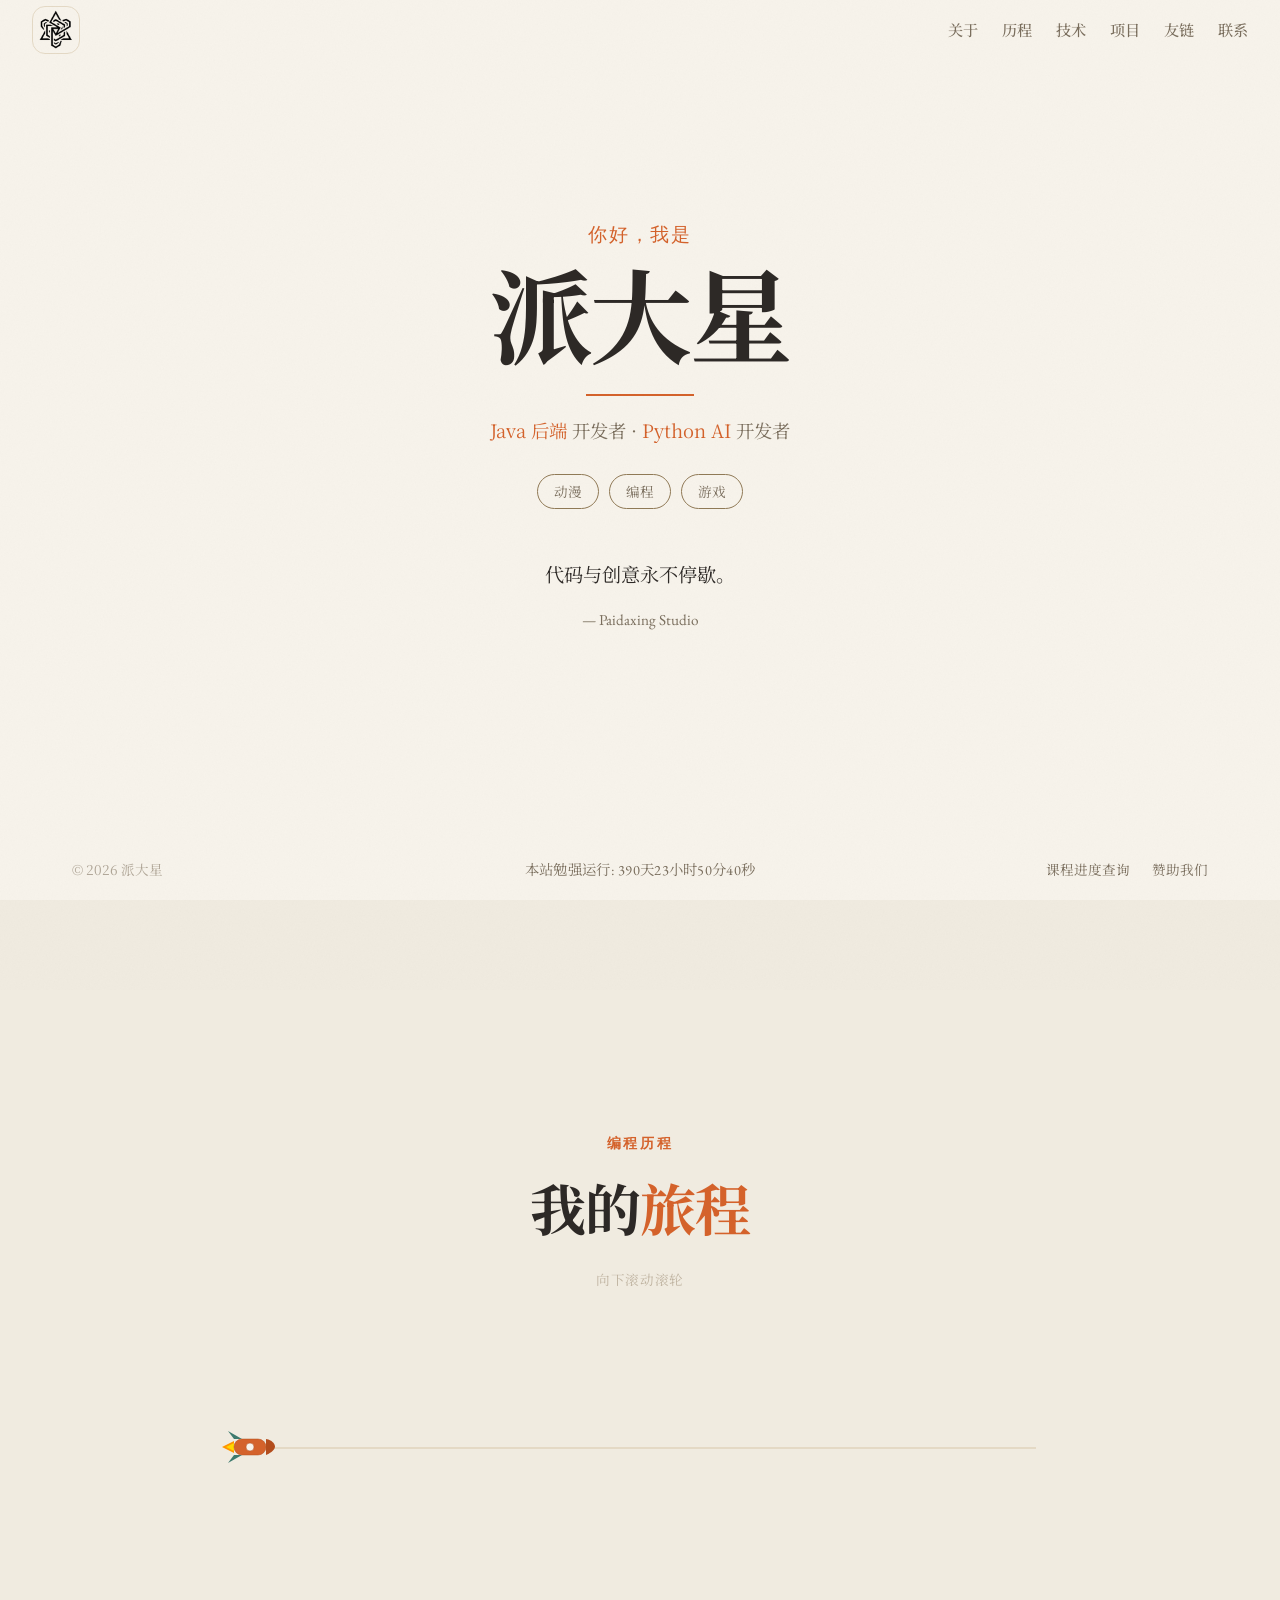
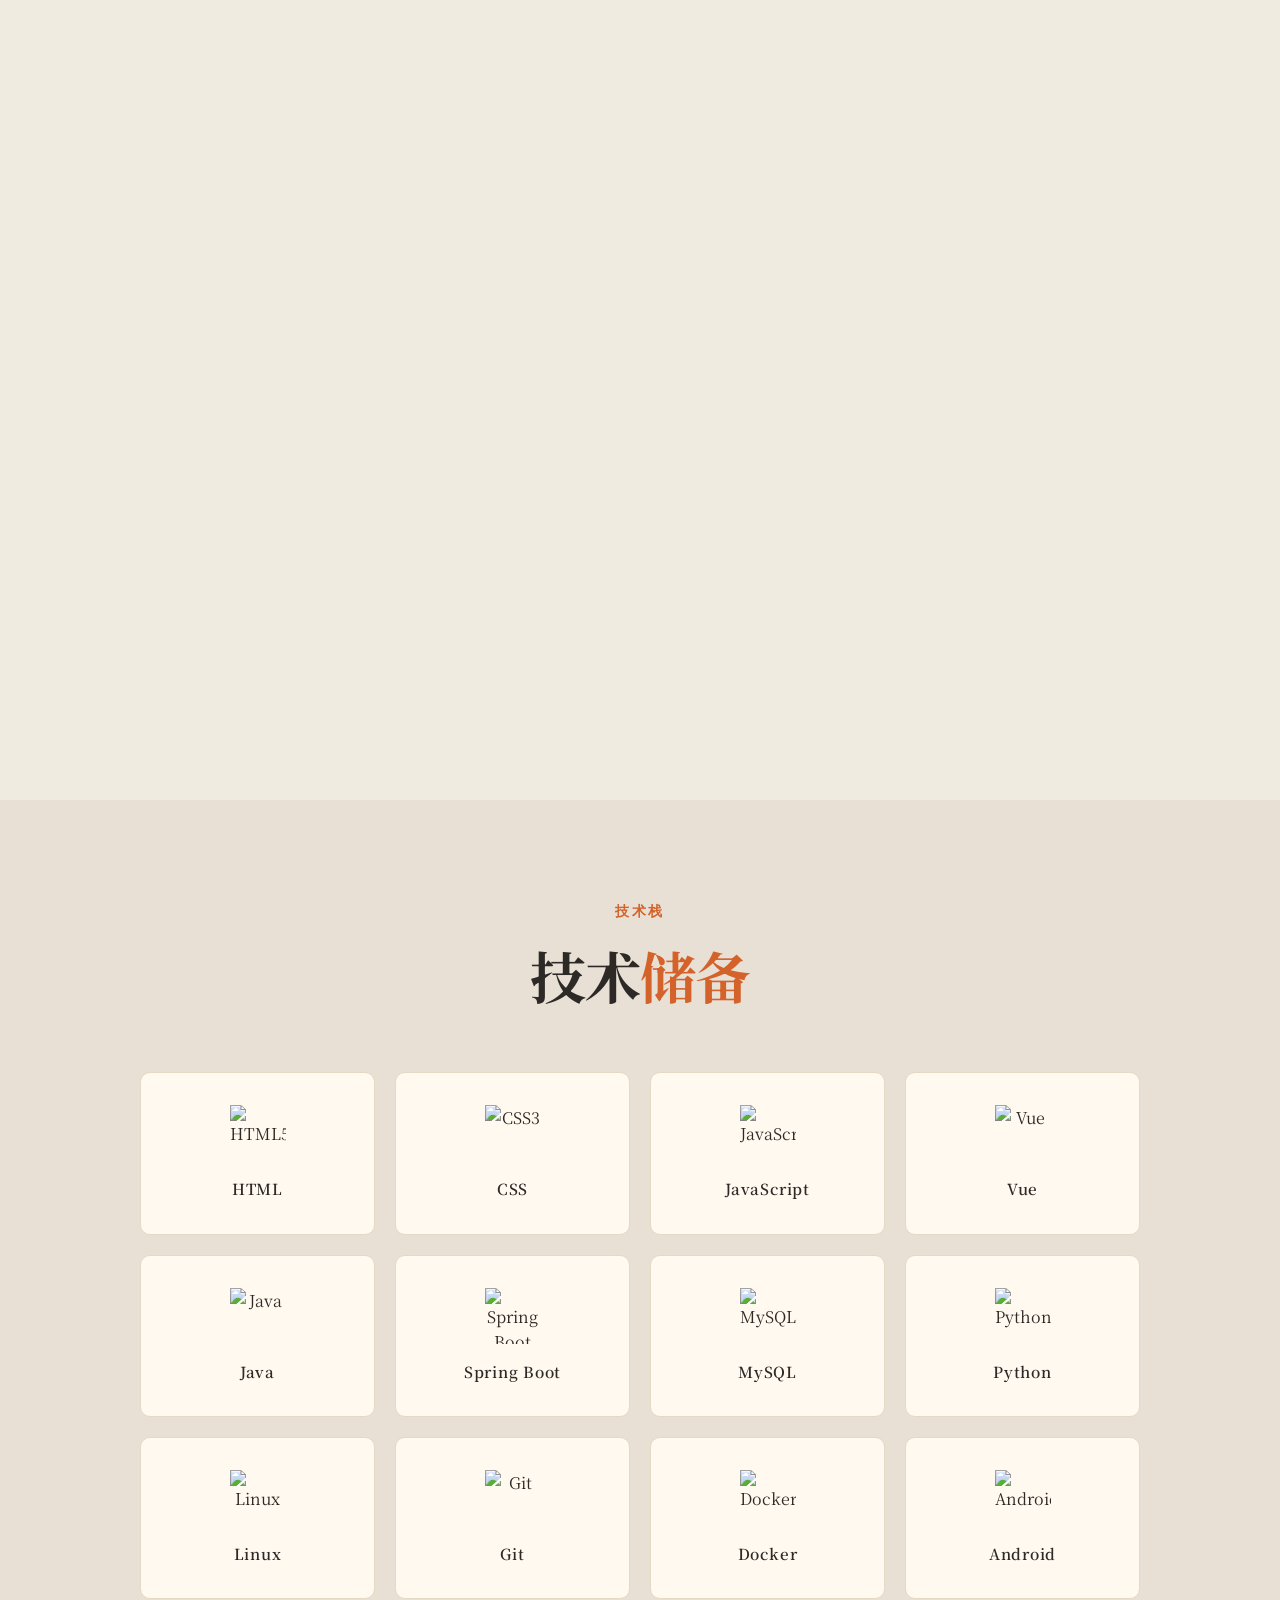
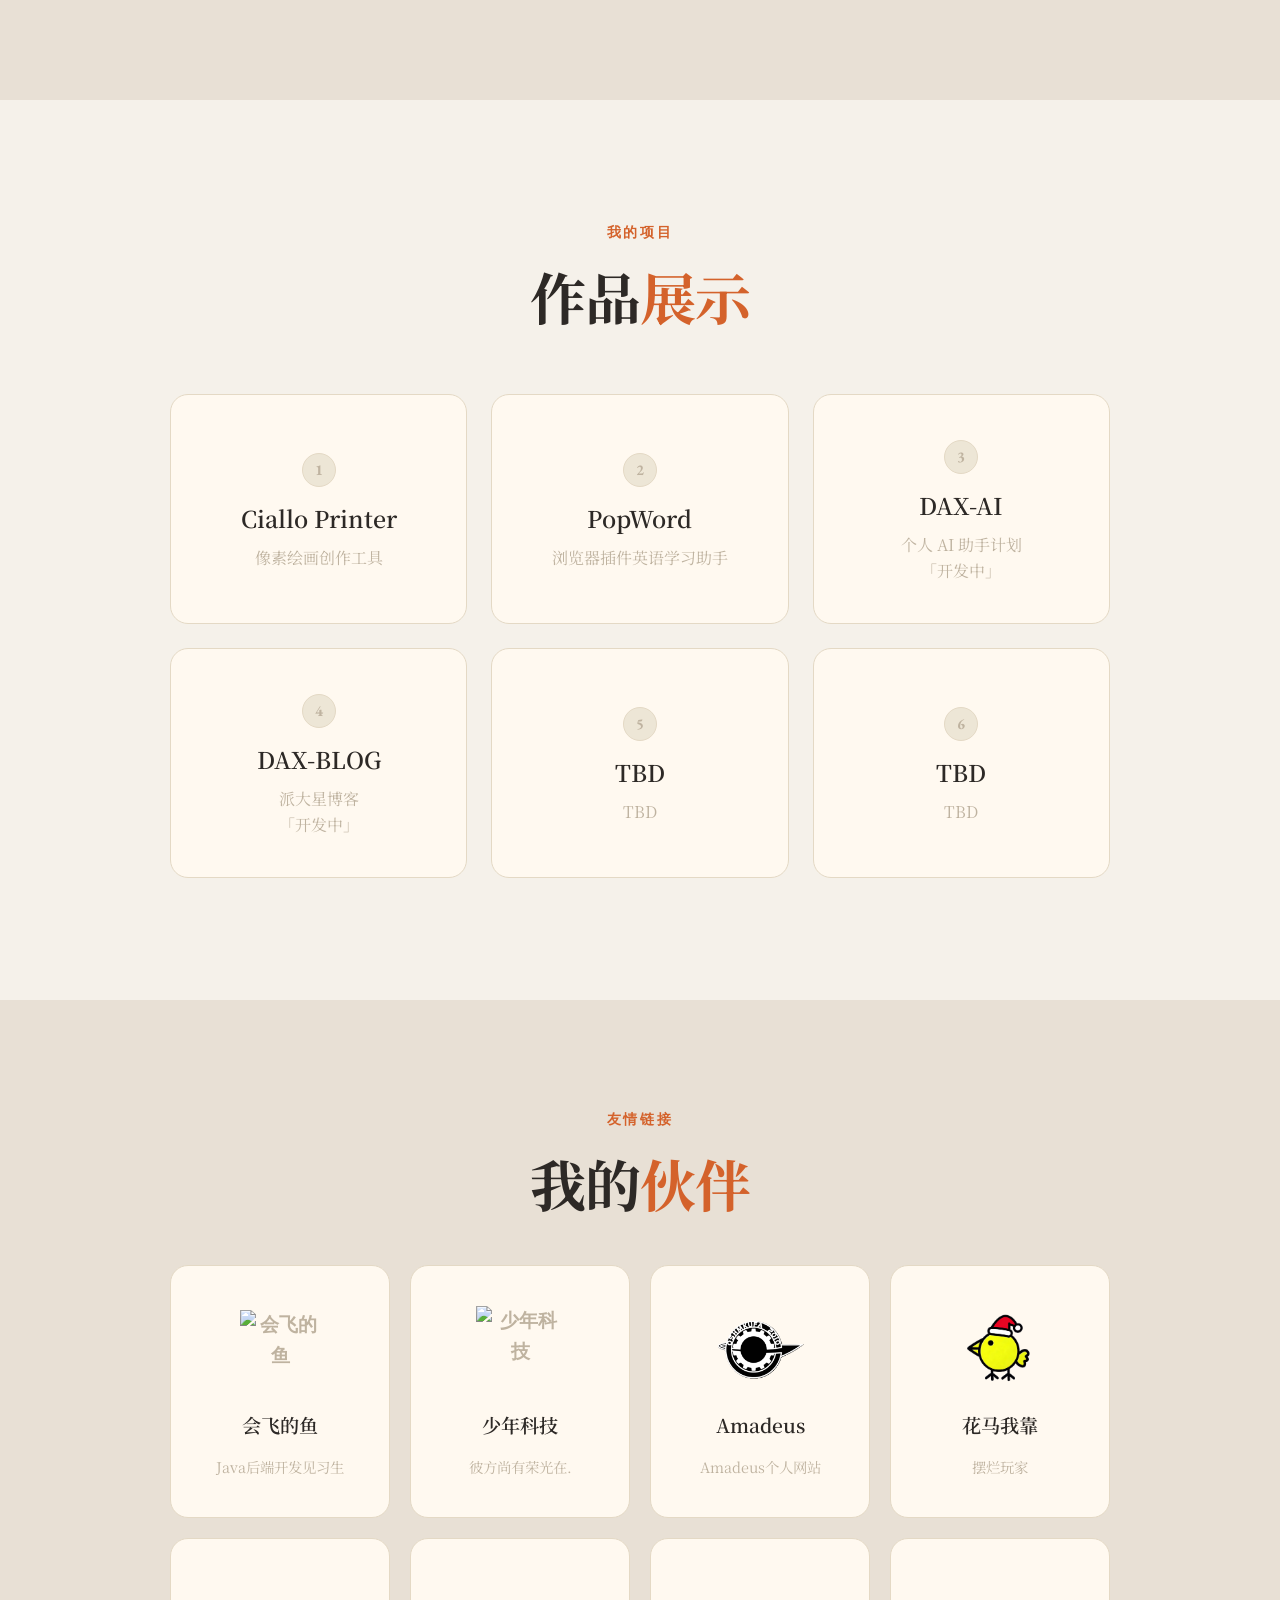
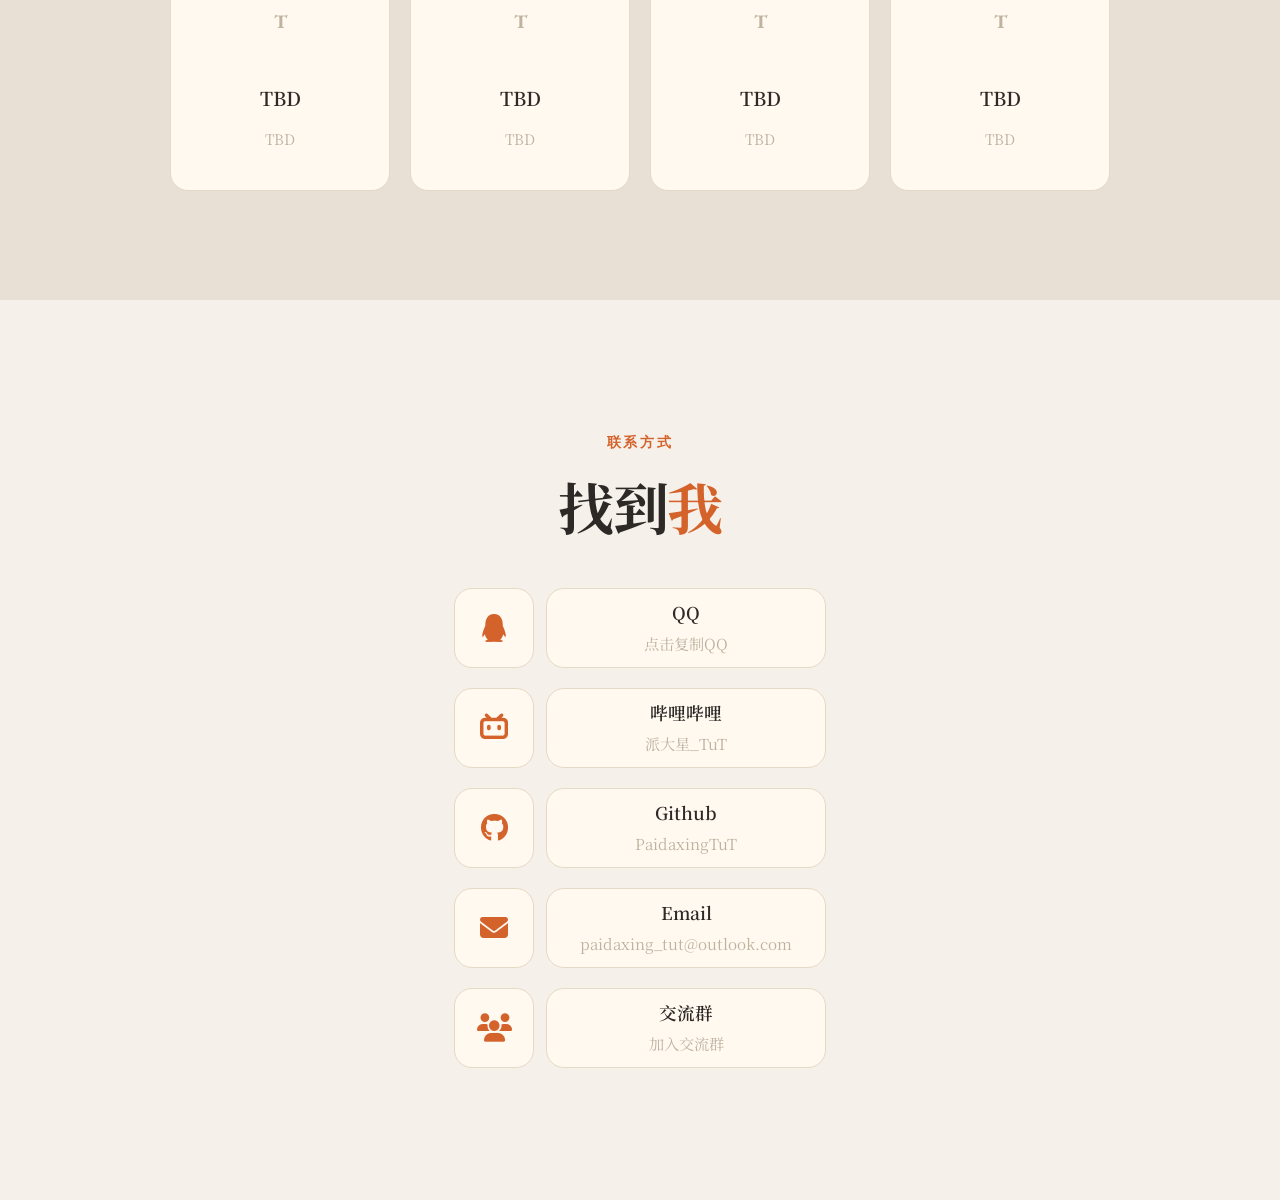
==== index.html @ ea6d873c "修复了一些超链接和弹窗" ====
<!doctype html>
<html lang="zh-CN">
  <head>
    <meta charset="UTF-8" />
    <meta name="viewport" content="width=device-width, initial-scale=1.0" />

    <title>派大星工作室 - Paidaxing Studio</title>

    <meta
      name="description"
      content="派大星工作室 (Paidaxing Studio) 是由全栈开发者派大星建立的个人网站。专注于 Java 后端开发、Python AI 大模型探索以及现代前端技术。在这里分享编程历程、开源项目与技术文章。"
    />
    <meta
      name="keywords"
      content="派大星工作室,Paidaxing Studio,派大星,Java开发,Spring Boot,Python开发,AI模型,个人博客,全栈开发"
    />
    <meta property="og:title" content="派大星工作室 | 全栈开发与 AI 探索者" />
    <meta
      property="og:description"
      content="专注于 Java 后端开发与 Python AI 探索的个人技术主页。"
    />
    <meta property="og:type" content="website" />
    <meta property="og:url" content="https://www.pdxstudio.site/" />
    <link rel="preconnect" href="https://fonts.googleapis.com" />
    <link rel="preconnect" href="https://fonts.gstatic.com" crossorigin />
    <link
      href="https://fonts.googleapis.com/css2?family=EB+Garamond:wght@400;500;600;700;800&family=Noto+Serif+SC:wght@300;400;500;600;700&display=swap"
      rel="stylesheet"
    />
    <meta name="baidu-site-verification" content="codeva-S6pjaGs4Fd" />
    <link
      rel="stylesheet"
      href="https://cdnjs.cloudflare.com/ajax/libs/font-awesome/6.5.1/css/all.min.css"
    />
    <link rel="icon" href="img/favicon.ico" type="image/x-icon" />
    <link rel="stylesheet" href="style.css" />
  </head>
  <body class="intro-active">
    <div class="intro-overlay" id="introOverlay">
      <div class="intro-logo-wrapper">
        <img src="img/favicon.ico" alt="Logo" />
      </div>
    </div>

    <svg style="position: fixed; width: 0; height: 0; pointer-events: none">
      <filter id="noiseFilter">
        <feTurbulence
          type="fractalNoise"
          baseFrequency="0.65"
          numOctaves="3"
          stitchTiles="stitch"
        />
        <feColorMatrix type="saturate" values="0" />
      </filter>
    </svg>
    <div class="grain-overlay"></div>

    <nav id="nav">
      <a
        href="javascript:void(0)"
        class="nav-logo"
        id="logTrigger"
        aria-label="打开网站日志"
      >
        <img src="img/favicon.ico" alt="网站 Logo" />
      </a>
      <div class="nav-links">
        <a href="#about">关于</a>
        <a href="#journey">历程</a>
        <a href="#tech-stack">技术</a>
        <a href="#projects">项目</a>
        <a href="#friends">友链</a>
        <a href="#contact">联系</a>
      </div>
    </nav>

    <section id="about" class="hero">
      <div class="hero-inner">
        <p class="hero-greeting">你好，我是</p>
        <h1 class="hero-name">派大星</h1>

        <div class="hero-divider"></div>
        <p class="hero-intro">
          <em>Java 后端</em> 开发者 · <em>Python AI</em> 开发者
        </p>
        <div class="hero-tags">
          <span class="hero-tag">动漫</span>
          <span class="hero-tag">编程</span>
          <span class="hero-tag">游戏</span>
        </div>

        <div id="apiContent" class="hero-hitokoto">
          <p class="hitokoto-text">加载中...</p>
          <p class="hitokoto-from"></p>
        </div>

        <div class="site-counter">
          <span id="busuanzi_container_site_pv" style="display: none">
            你是第
            <span id="busuanzi_value_site_pv" class="counter-num"></span>
            次访问的
          </span>
        </div>
      </div>
    </section>

    <section id="journey">
      <div class="journey-scroll-room">
        <div class="journey-viewport">
          <div class="journey-header">
            <p class="section-label">编程历程</p>
            <h2 class="section-heading">我的<em>旅程</em></h2>
            <p class="journey-hint">向下滚动滚轮</p>
          </div>

          <div class="journey-track" id="journeyTrack">
            <div class="track-line"></div>
            <div class="track-progress" id="trackProgress"></div>

            <div class="rocket-wrapper" id="rocketWrapper">
              <svg
                class="rocket-svg"
                viewBox="-8 0 64 32"
                width="68"
                height="32"
              >
                <use href="img/icons.svg#icon-rocket"></use>
              </svg>
            </div>

            <div class="milestone" style="left: calc(16.66% + 22.6px)">
              <div class="ms-dot"></div>
              <div class="ms-top"><span class="ms-year">2018</span></div>
              <div class="ms-bottom">
                <span class="ms-title">初识编程</span
                ><span class="ms-desc">第一次接触编程<br />征战区级竞赛</span>
              </div>
            </div>

            <div class="milestone" style="left: calc(33.33% + 11.3px)">
              <div class="ms-dot"></div>
              <div class="ms-top"><span class="ms-year">2020</span></div>
              <div class="ms-bottom">
                <span class="ms-title">深入学习</span
                ><span class="ms-desc">系统性深入学习<br />筑牢编程基础</span>
              </div>
            </div>

            <div class="milestone" style="left: 50%">
              <div class="ms-dot"></div>
              <div class="ms-top"><span class="ms-year">2021</span></div>
              <div class="ms-bottom">
                <span class="ms-title">独立建站</span
                ><span class="ms-desc"
                  >学习搭建网站<br />共享免费接口<br
                /></span>
              </div>
            </div>

            <div class="milestone" style="left: calc(66.66% - 11.3px)">
              <div class="ms-dot"></div>
              <div class="ms-top"><span class="ms-year">2025</span></div>
              <div class="ms-bottom">
                <span class="ms-title">体系重构</span
                ><span class="ms-desc">深耕Java生态<br />打通全栈链路</span>
              </div>
            </div>

            <div class="milestone" style="left: calc(83.33% - 22.6px)">
              <div class="ms-dot"></div>
              <div class="ms-top"><span class="ms-year">至今</span></div>
              <div class="ms-bottom">
                <span class="ms-title">智启新程</span
                ><span class="ms-desc">进阶Python开发<br />布局AI新领域</span>
              </div>
            </div>
          </div>
        </div>
      </div>
    </section>

    <section id="tech-stack">
      <div class="tech-inner">
        <div class="tech-header reveal">
          <p class="section-label">技术栈</p>
          <h2 class="section-heading">技术<em>储备</em></h2>
        </div>

        <div class="tech-grid">
          <div class="tech-card reveal reveal-d1">
            <img
              src="https://cdn.jsdelivr.net/gh/devicons/devicon@latest/icons/html5/html5-original.svg"
              alt="HTML5"
            />
            <span>HTML</span>
          </div>
          <div class="tech-card reveal reveal-d2">
            <img
              src="https://cdn.jsdelivr.net/gh/devicons/devicon@latest/icons/css3/css3-original.svg"
              alt="CSS3"
            />
            <span>CSS</span>
          </div>
          <div class="tech-card reveal reveal-d3">
            <img
              src="https://cdn.jsdelivr.net/gh/devicons/devicon@latest/icons/javascript/javascript-original.svg"
              alt="JavaScript"
            />
            <span>JavaScript</span>
          </div>
          <div class="tech-card reveal reveal-d4">
            <img
              src="https://cdn.jsdelivr.net/gh/devicons/devicon@latest/icons/vuejs/vuejs-original.svg"
              alt="Vue"
            />
            <span>Vue</span>
          </div>

          <div class="tech-card reveal reveal-d2">
            <img
              src="https://cdn.jsdelivr.net/gh/devicons/devicon@latest/icons/java/java-original.svg"
              alt="Java"
            />
            <span>Java</span>
          </div>
          <div class="tech-card reveal reveal-d3">
            <img
              src="https://cdn.jsdelivr.net/gh/devicons/devicon@latest/icons/spring/spring-original.svg"
              alt="Spring Boot"
            />
            <span>Spring Boot</span>
          </div>
          <div class="tech-card reveal reveal-d4">
            <img
              src="https://cdn.jsdelivr.net/gh/devicons/devicon@latest/icons/mysql/mysql-original.svg"
              alt="MySQL"
            />
            <span>MySQL</span>
          </div>
          <div class="tech-card reveal reveal-d5">
            <img
              src="https://cdn.jsdelivr.net/gh/devicons/devicon@latest/icons/python/python-original.svg"
              alt="Python"
            />
            <span>Python</span>
          </div>

          <div class="tech-card reveal reveal-d2">
            <img
              src="https://cdn.jsdelivr.net/gh/devicons/devicon@latest/icons/linux/linux-original.svg"
              alt="Linux"
            />
            <span>Linux</span>
          </div>
          <div class="tech-card reveal reveal-d3">
            <img
              src="https://cdn.jsdelivr.net/gh/devicons/devicon@latest/icons/git/git-original.svg"
              alt="Git"
            />
            <span>Git</span>
          </div>
          <div class="tech-card reveal reveal-d4">
            <img
              src="https://cdn.jsdelivr.net/gh/devicons/devicon@latest/icons/docker/docker-original.svg"
              alt="Docker"
            />
            <span>Docker</span>
          </div>
          <div class="tech-card reveal reveal-d5">
            <img
              src="https://cdn.jsdelivr.net/gh/devicons/devicon@latest/icons/android/android-original.svg"
              alt="Android"
            />
            <span>Android</span>
          </div>
        </div>
      </div>
    </section>

    <section id="projects">
      <div class="projects-inner">
        <div class="projects-header reveal">
          <p class="section-label">我的项目</p>
          <h2 class="section-heading">作品<em>展示</em></h2>
        </div>
        <div class="projects-grid">
          <a
            href="https://github.com/PaidaxingTuT/Ciallo_Printer"
            class="project-card reveal reveal-d1"
            target="_blank"
            rel="noreferrer"
          >
            <div class="project-icon">1</div>
            <span class="project-name">Ciallo Printer</span>
            <span class="project-desc">像素绘画创作工具</span>
          </a>
          <a
            href="http://www.pdxstudio.site/popword"
            class="project-card reveal reveal-d2"
            target="_blank"
            rel="noreferrer"
          >
            <div class="project-icon">2</div>
            <span class="project-name">PopWord</span>
            <span class="project-desc">浏览器插件英语学习助手<br /> </span>
          </a>
          <a
            href="javascript:void(0);"
            class="project-card reveal reveal-d3"
            onclick="development()"
          >
            <div class="project-icon">3</div>
            <span class="project-name">DAX-AI</span>
            <span class="project-desc"
              >个人 AI 助手计划<br />
              「开发中」</span
            >
          </a>
          <a
            href="javascript:void(0);"
            class="project-card reveal reveal-d2"
            onclick="development()"
          >
            <div class="project-icon">4</div>
            <span class="project-name">DAX-BLOG</span>
            <span class="project-desc"
              >派大星博客<br />
              「开发中」</span
            >
          </a>
          <a
            href="javascript:void(0);"
            class="project-card reveal reveal-d3"
            onclick="tobedecided()"
          >
            <div class="project-icon">5</div>
            <span class="project-name">TBD</span>
            <span class="project-desc">TBD</span>
          </a>
          <a
            href="javascript:void(0);"
            class="project-card reveal reveal-d4"
            onclick="tobedecided()"
          >
            <div class="project-icon">6</div>
            <span class="project-name">TBD</span>
            <span class="project-desc">TBD</span>
          </a>
        </div>
      </div>
    </section>

    <section id="friends">
      <div class="friends-inner">
        <div class="friends-header reveal">
          <p class="section-label">友情链接</p>
          <h2 class="section-heading">我的<em>伙伴</em></h2>
        </div>
        <div class="friends-grid">
          <a
            href="https://fishdum.github.io"
            class="friend-card reveal reveal-d1"
            target="_blank"
            rel="noreferrer"
          >
            <div class="friend-avatar">
              <img
                src="https://fishdum.github.io/images/logo_white.png"
                class="fish"
                alt="会飞的鱼"
              />
            </div>
            <span class="friend-name">会飞的鱼</span>
            <span class="friend-desc">Java后端开发见习生</span>
          </a>
          <a
            href="https://www.snkj.xyz"
            class="friend-card reveal reveal-d2"
            target="_blank"
            rel="noreferrer"
          >
            <div class="friend-avatar">
              <img src="https://www.snkj.xyz/favicon.ico" alt="少年科技" />
            </div>
            <span class="friend-name">少年科技</span>
            <span class="friend-desc">彼方尚有荣光在.</span>
          </a>
          <a
            href="http://amadeuscristina.site"
            class="friend-card reveal reveal-d3"
            target="_blank"
            rel="noreferrer"
          >
            <div class="friend-avatar">
              <img src="img/amadeus.png" alt="amadeus" />
            </div>
            <span class="friend-name">Amadeus</span>
            <span class="friend-desc">Amadeus个人网站</span>
          </a>
          <a
            href="http://www.gaoguang.xin/"
            class="friend-card reveal reveal-d4"
            target="_blank"
            rel="noreferrer"
          >
            <div class="friend-avatar">
              <img src="img/huama.png" alt="花马我靠" />
            </div>
            <span class="friend-name">花马我靠</span>
            <span class="friend-desc">摆烂玩家</span>
          </a>
          <a
            href="javascript:void(0);"
            class="friend-card reveal reveal-d2"
            onclick="tobedecided()"
          >
            <div class="friend-avatar">T</div>
            <span class="friend-name">TBD</span>
            <span class="friend-desc">TBD</span>
          </a>
          <a
            href="javascript:void(0);"
            class="friend-card reveal reveal-d3"
            onclick="tobedecided()"
          >
            <div class="friend-avatar">T</div>
            <span class="friend-name">TBD</span>
            <span class="friend-desc">TBD</span>
          </a>
          <a
            href="javascript:void(0);"
            class="friend-card reveal reveal-d4"
            onclick="tobedecided()"
          >
            <div class="friend-avatar">T</div>
            <span class="friend-name">TBD</span>
            <span class="friend-desc">TBD</span>
          </a>
          <a
            href="javascript:void(0);"
            class="friend-card reveal reveal-d5"
            onclick="tobedecided()"
          >
            <div class="friend-avatar">T</div>
            <span class="friend-name">TBD</span>
            <span class="friend-desc">TBD</span>
          </a>
        </div>
      </div>
    </section>

    <section id="contact">
      <div class="contact-inner">
        <div class="contact-header reveal">
          <p class="section-label">联系方式</p>
          <h2 class="section-heading">找到<em>我</em></h2>
        </div>
        <div class="contact-list">
          <a
            href="javascript:void(0);"
            class="contact-row reveal reveal-d1"
            onclick="copyQQ()"
            target="_self"
          >
            <div class="contact-icon">
              <i class="fa-brands fa-qq"></i>
            </div>
            <div class="contact-label">
              <span class="contact-label-name">QQ</span>
              <span class="contact-label-value">点击复制QQ</span>
            </div>
          </a>

          <a
            href="https://space.bilibili.com/317050115"
            class="contact-row reveal reveal-d2"
            target="_blank"
          >
            <div class="contact-icon">
              <i class="fa-brands fa-bilibili"></i>
            </div>
            <div class="contact-label">
              <span class="contact-label-name">哔哩哔哩</span>
              <span class="contact-label-value">派大星_TuT</span>
            </div>
          </a>

          <a
            href="https://github.com/PaidaxingTuT"
            class="contact-row reveal reveal-d3"
            target="_blank"
          >
            <div class="contact-icon">
              <i class="fa-brands fa-github"></i>
            </div>
            <div class="contact-label">
              <span class="contact-label-name">Github</span>
              <span class="contact-label-value">PaidaxingTuT</span>
            </div>
          </a>

          <a
            href="mailto:paidaxing_tut@outlook.com"
            class="contact-row reveal reveal-d4"
            target="_self"
          >
            <div class="contact-icon">
              <i class="fa-solid fa-envelope"></i>
            </div>
            <div class="contact-label">
              <span class="contact-label-name">Email</span>
              <span class="contact-label-value">paidaxing_tut@outlook.com</span>
            </div>
          </a>

          <a
            href="https://qm.qq.com/cgi-bin/qm/qr?k=IsRlx2v8D6K43iCryyy5kfRGckQSkepa&amp;jump_from=webapi&amp;authKey=Nk4t+qYsYUnrUhIaykPtS7O78KR5/f5LKj0DeL+bWIrqY+LOzQD4tIQ+PHJBMxXa"
            class="contact-row reveal reveal-d5"
            target="_blank"
          >
            <div class="contact-icon">
              <i class="fa-solid fa-users"></i>
            </div>
            <div class="contact-label">
              <span class="contact-label-name">交流群</span>
              <span class="contact-label-value">加入交流群</span>
            </div>
          </a>
        </div>
      </div>
    </section>

    <footer>
      <div class="footer-inner">
        <div class="footer-text">
          <span>
            &copy; 2026 派大星
          </span>
        </div>

        <div class="footer-runtime">
          <span id="runtime_span"></span>
        </div>

        <div class="footer-links">
          <a href="check">课程进度查询</a>
          <a href="pay">赞助我们</a>
        </div>
      </div>
    </footer>

    <div id="logModal" class="modal">
      <div class="modal-overlay"></div>
      <div class="modal-content">
        <div class="modal-header">
          <span class="modal-title">网站日志</span>
          <span class="modal-close">&times;</span>
        </div>
        <div id="logBody" class="modal-body">正在读取日志...</div>
      </div>
    </div>

    <script src="https://cdn.jsdelivr.net/npm/marked/marked.min.js"></script>
    <script src="main.js"></script>
    <script
      async
      src="//busuanzi.ibruce.info/busuanzi/2.3/busuanzi.pure.mini.js"
    ></script>
  </body>
</html>
<!--
展示胎记
⠄⠄⠄⠄⠄⠄⠄⠄⠄⠄⠄⠄⠄⠄⠄⠄⠄⠄⠄⠄⠄⠄⠄⠄⠄⠄⠄⠄⠄⠄⠄⠄⠄⠄⠄⠄⠄⠄⠄⠄
⠄⠄⠄⠄⠄⠄⠄⠄⠄⠄⠄⠄⠄⠄⠄⠄⠄⠄⠄⣼⣇⠄⠄⠄⠄⠄⠄⠄⠄⠄⠄⠄⠄⠄⠄⠄⠄⠄⠄⠄
⠄⠄⠄⠄⠄⠄⠄⠄⠄⠄⠄⠄⠄⠄⠄⠄⠄⢀⣾⠏⢿⣧⠄⠄⠄⠄⠄⠄⠄⠄⠄⠄⠄⠄⠄⠄⠄⠄⠄⠄
⠄⠄⠄⠄⠄⠄⠄⠄⠄⠄⠄⠄⠄⠄⠄⠄⢠⣾⠟⠄⠈⢻⣦⠄⠄⠄⠄⠄⠄⠄⠄⠄⠄⠄⠄⠄⠄⠄⠄⠄
⠄⠄⠄⠄⠄⠄⠄⠄⠄⣀⣀⠄⠄⠄⠄⢠⣾⠛⠄⢀⡀⠄⠻⣷⡀⠄⠄⠄⢀⣀⡀⠄⠄⠄⠄⠄⠄⠄⠄⠄
⠄⠄⠄⠄⠄⠄⣀⣴⣾⠟⠻⢷⣶⠄⢰⣾⠏⢀⣶⠿⢷⣶⣄⡉⠳⠄⠰⡾⠿⠛⠿⣷⣤⣀⠄⠄⠄⠄⠄⠄
⠄⠄⠄⠄⠄⢸⣿⠁⠄⣤⡤⠄⠄⠄⢻⣷⣤⡈⠄⠄⠄⠈⠛⠿⣷⣤⡀⠄⠄⣦⣄⠄⢹⣿⠄⠄⠄⠄⠄⠄
⠄⠄⠄⠄⠄⢸⣿⠄⢸⡇⠄⣤⣤⣤⣤⣄⡉⠻⢿⣦⣄⡙⠟⠄⠈⠉⠻⣿⣶⠄⢸⡇⢸⣿⠄⠄⠄⠄⠄⠄
⠄⠄⠄⠄⠄⠘⢿⣤⠄⠃⠄⣿⠉⠉⠉⢉⣉⣀⣀⣉⣛⣿⣶⣤⠄⢠⡆⣿⡿⠄⢈⣤⣾⠿⠄⠄⠄⠄⠄⠄
⠄⠄⠄⠄⠄⠄⠄⠛⣦⠄⠄⣿⠄⠄⠄⢸⣿⣟⠛⠛⠛⢛⣿⡿⠄⠜⠃⣀⣤⡾⠟⠋⠄⠄⠄⠄⠄⠄⠄⠄
⠄⠄⠄⠄⠄⠄⠄⠄⠄⡀⠄⣿⠄⢰⡆⢸⣿⢿⣦⠄⢀⣼⠟⠄⣠⣴⡾⠟⢉⠄⡆⠄⠄⠄⠄⠄⠄⠄⠄⠄
⠄⠄⠄⠄⠄⠄⠄⠄⣴⡇⠄⣿⠄⠄⠁⢸⣿⠄⢻⣧⣼⣿⣾⠿⠛⠁⠄⣾⣿⠄⣿⣆⠄⠄⠄⠄⠄⠄⠄⠄
⠄⠄⠄⠄⠄⠄⢀⣾⡿⠁⠄⢿⣦⣀⠄⢸⣿⠄⠄⠹⠟⠋⠄⣶⠇⢀⣀⣿⡿⠄⠈⢿⣆⠄⠄⠄⠄⠄⠄⠄
⠄⠄⠄⠄⠄⢀⣼⠟⠄⠄⠄⠈⠉⠛⠇⢸⣿⠄⠄⠄⠄⠄⢀⣤⣶⡾⠛⠉⠄⠄⠄⠈⢿⣦⠄⠄⠄⠄⠄⠄
⠄⠄⠄⠄⠠⠾⠿⠿⠿⠿⠿⠿⠿⠶⠄⢸⣿⠄⣶⣤⣤⡾⠿⠛⠁⠤⠾⠿⠿⠿⠿⠿⠿⠿⠧⠄⠄⠄⠄⠄
⠄⠄⠄⠄⠄⠄⠄⠄⠄⠄⠄⠄⠄⠄⠄⢸⣿⠄⠈⠙⠉⢁⡀⠄⣶⡆⠄⠄⠄⠄⠄⠄⠄⠄⠄⠄⠄⠄⠄⠄
⠄⠄⠄⠄⠄⠄⠄⠄⠄⠄⠄⠄⠄⠄⠄⢸⣿⠄⠛⢦⡾⠛⠁⣴⡟⠄⠄⠄⠄⠄⠄⠄⠄⠄⠄⠄⠄⠄⠄⠄
⠄⠄⠄⠄⠄⠄⠄⠄⠄⠄⠄⠄⠄⠄⠄⠘⠿⣶⣦⣀⣀⣴⡾⠿⠁⠄⠄⠄⠄⠄⠄⠄⠄⠄⠄⠄⠄⠄⠄⠄
⠄⠄⠄⠄⠄⠄⠄⠄⠄⠄⠄⠄⠄⠄⠄⠄⠄⠈⠙⠻⠛⠋⠄⠄⠄⠄⠄⠄⠄⠄⠄⠄⠄⠄⠄⠄⠄⠄⠄⠄
⠄⠄⠄⠄⠄⠄⠄⠄⠄⠄⠄⠄⠄⠄⠄⠄⠄⠄⠄⠄⠄⠄⠄⠄⠄⠄⠄⠄⠄⠄⠄⠄⠄⠄⠄⠄⠄⠄⠄⠄
-->
---- style.css ----
:root {
  --bg: #f7f3eb;
  --bg-deep: #ede6d6;
  --nav-solid: #f7f3eb;
  --card: #fff9f0;
  --text: #2d2926;
  --text-soft: #7a6e5d;
  --text-faint: #bfb3a0;
  --accent: #d4622b;
  --accent-deep: #b34d1d;
  --accent-light: rgba(212, 98, 43, 0.07);
  --accent-glow: rgba(212, 98, 43, 0.18);
  --teal: #3d7a6e;
  --teal-light: rgba(61, 122, 110, 0.08);
  --border: #e4d9c5;
  --radius: 10px;
  --page1-bg: #f7f3eb;
  --page2-bg: #f0ebe0;
  --page3-bg: #e8e0d5;
  --page4-bg: #f5f1ea;
  --page5-bg: #e8e0d5;
  --page6-bg: #f5f1ea;
}

*,
*::before,
*::after {
  margin: 0;
  padding: 0;
  box-sizing: border-box;
}

html {
  scroll-behavior: auto;
}

body {
  font-family: "Noto Serif SC", serif;
  background: var(--page1-bg);
  color: var(--text);
  -webkit-font-smoothing: antialiased;
  overflow-x: hidden;
  line-height: 1.6;
  transition:
    background 0.4s,
    color 0.4s;
}

a {
  color: inherit;
  text-decoration: none;
}

::selection {
  background: var(--accent);
  color: #fff;
}

.grain-overlay {
  position: fixed;
  inset: 0;
  pointer-events: none;
  z-index: 99999;
  opacity: 0.035;
  filter: url(#noiseFilter);
  background: var(--text);
  mix-blend-mode: multiply;
}

nav {
  position: fixed;
  top: 0;
  left: 0;
  right: 0;
  height: 60px;
  padding: 0 32px;
  display: flex;
  justify-content: space-between;
  align-items: center;
  z-index: 1000;
  transition:
    padding 0.4s,
    box-shadow 0.4s;
}
nav.scrolled {
  backdrop-filter: blur(16px) saturate(1.5);
  background: rgba(247, 243, 235, 0.88);
  box-shadow: 0 1px 12px rgba(0, 0, 0, 0.03);
  padding: 0 32px;
  transition:
    padding 0.4s,
    box-shadow 0.4s;
}
.nav-logo {
  display: inline-flex;
  align-items: center;
  justify-content: center;
  width: 48px;
  height: 48px;
  padding: 2px;
  border: 1px solid var(--border);
  border-radius: 13px;
  transition:
    transform 0.55s cubic-bezier(0.22, 1, 0.36, 1),
    border-color 0.55s cubic-bezier(0.22, 1, 0.36, 1),
    box-shadow 0.55s cubic-bezier(0.22, 1, 0.36, 1);
}
.nav-logo img {
  width: 100%;
  height: 100%;
  object-fit: contain;
  display: block;
}
@media (hover: hover) {
  .nav-logo:hover {
    transform: translateY(-1px);
    border-color: var(--accent);
    box-shadow: 0 8px 18px rgba(212, 98, 43, 0.12);
  }
}
.nav-links {
  display: flex;
  gap: 24px;
}
.nav-links a {
  font-family: "Noto Serif SC", serif;
  font-weight: 500;
  font-size: 0.95rem;
  color: var(--text-soft);
  position: relative;
  padding: 2px 0;
}
.nav-links a::after {
  content: "";
  position: absolute;
  bottom: 0;
  left: 0;
  width: 0;
  height: 1.5px;
  background: var(--accent);
  transition: all 0.28s;
}
@media (hover: hover) {
  .nav-links a:hover {
    color: var(--text);
  }
  .nav-links a:hover::after {
    width: 100%;
  }
}

.hero {
  height: 100vh;
  display: flex;
  align-items: center;
  justify-content: center;
  padding: 60px 40px;
  position: relative;
  z-index: 1;
  background: var(--page1-bg);
}
.hero-inner {
  max-width: 640px;
  text-align: center;
}
.hero-greeting {
  font-family: "EB Garamond", serif;
  font-weight: 400;
  font-size: 1.2rem;
  color: var(--accent);
  letter-spacing: 0.1em;
  margin-bottom: 16px;
  opacity: 0;
  transform: translateY(20px);
  animation: slideUp 0.6s ease 0.1s forwards;
}
.hero-name {
  font-family: "EB Garamond", "Noto Serif SC", serif;
  font-weight: 700;
  font-size: clamp(3.5rem, 8vw, 6.5rem);
  line-height: 1.05;
  letter-spacing: -0.02em;
  margin-bottom: 20px;
  opacity: 0;
  transform: translateY(20px);
  animation: slideUp 0.7s ease 0.1s forwards;
}
.hero-divider {
  width: 108px;
  height: 2px;
  background: var(--accent);
  margin: 0 auto 20px;
  opacity: 0;
  transform: translateY(20px);
  animation: slideUp 0.5s ease 0.1s forwards;
}
.hero-intro {
  font-size: 1.15rem;
  font-weight: 400;
  color: var(--text-soft);
  margin-bottom: 28px;
  opacity: 0;
  transform: translateY(20px);
  animation: slideUp 0.6s ease 0.1s forwards;
}
.hero-intro em {
  font-style: normal;
  color: var(--accent);
}
.hero-tags {
  display: flex;
  justify-content: center;
  gap: 10px;
  margin-bottom: 28px;
  opacity: 0;
  transform: translateY(20px);
  animation: slideUp 0.6s ease 0.1s forwards;
}
.hero-tag {
  font-family: "Noto Serif SC", serif;
  font-weight: 400;
  font-size: 0.85rem;
  padding: 6px 16px;
  border: 1px solid #907a56;
  border-radius: 95px;
  color: var(--text-soft);
  transition: all 0.4s cubic-bezier(0.4, 0, 0.2, 1);
  cursor: default;
}

.hero-hitokoto {
  margin-top: 48px;
  width: 100%;
  padding: 0 20px;
  box-sizing: border-box;
  opacity: 0;
  transform: translateY(20px);
  animation: slideUp 0.6s ease 0.4s forwards;
}
.hitokoto-text {
  font-family: "Noto Serif SC", serif;
  font-size: 1.2rem;
  color: var(--text);
  line-height: 1.8;
  word-break: break-word;
}
.hitokoto-from {
  font-family: "EB Garamond", serif;
  font-size: 0.95rem;
  color: var(--text-soft);
  margin-top: 16px;
}

.site-counter {
  margin-top: 48px;
  font-family: "Noto Serif SC", serif;
  font-size: 0.85rem;
  color: var(--text-faint);
  opacity: 0;
  transform: translateY(20px);

  animation: slideUp 0.6s ease 0.5s forwards;
}

.counter-num {
  font-family: "EB Garamond", serif;
  font-weight: 600;
  font-size: 1rem;
  color: var(--accent);
  margin: 0 4px;
}

body.intro-active .site-counter {
  animation: none;
}

.footer-inner {
  display: flex;
  justify-content: space-between;
  align-items: center;
  width: 100%;
  padding: 0 40px;
}

.footer-text {
  flex: 1;
  text-align: left;
  font-size: 0.85rem;
  color: #afa596;
}

.footer-text span {
  cursor: default;
}

.footer-runtime {
  flex: 2;
  text-align: center;
  display: flex;
  align-items: center;
  justify-content: center;
}

.footer-links {
  flex: 1;
  display: flex;
  justify-content: flex-end;
  gap: 22px;
}

.footer-links a {
  display: inline-block;
  font-size: 0.85rem;
  color: var(--text-soft);

  transition: all 0.4s cubic-bezier(0.4, 0, 0.2, 1);
  will-change: transform, color;
}

@media (hover: hover) {
  .footer-links a:hover {
    transform: translateY(-4px);
    color: var(--accent);
  }
}

#runtime_span {
  font-family: "EB Garamond", "Noto Serif SC", serif;
  font-size: 0.9rem;
  color: var(--text-soft);
  letter-spacing: 0.02em;
  line-height: 1;
}

@media (hover: hover) {
  .hero-tag:hover {
    transform: translateY(-4px);
    color: var(--accent);
    border-color: var(--accent);
    background: var(--accent-light);
    box-shadow: 0 10px 22px rgba(212, 98, 43, 0.08);
  }
}

@keyframes fadeUp {
  to {
    opacity: 1;
    transform: translateY(0);
  }
}
@keyframes slideUp {
  to {
    opacity: 1;
    transform: translateY(0);
  }
}

body.intro-active .hero-greeting,
body.intro-active .hero-name,
body.intro-active .hero-divider,
body.intro-active .hero-intro,
body.intro-active .hero-tags,
body.intro-active .hero-hitokoto {
  animation: none;
}

#journey {
  position: relative;
  z-index: 1;
  background: var(--page2-bg);
}
.journey-scroll-room {
  height: 700vh;
  position: relative;
}
.journey-viewport {
  position: sticky;
  top: 0;
  height: 100vh;
  display: flex;
  flex-direction: column;
  align-items: center;
  justify-content: center;
  padding: 0 40px;
}
.journey-header {
  text-align: center;
  margin-bottom: 36px;
}
.section-label {
  font-family: "EB Garamond", serif;
  font-weight: 600;
  font-size: 0.85rem;
  letter-spacing: 0.2em;
  text-transform: uppercase;
  color: var(--accent);
  margin-bottom: 12px;
}
.section-heading {
  font-family: "EB Garamond", "Noto Serif SC", serif;
  font-weight: 700;
  font-size: clamp(2.5rem, 5vw, 3.5rem);
  letter-spacing: -0.02em;
}
.section-heading em {
  font-style: normal;
  color: var(--accent);
}
.journey-hint {
  font-size: 0.85rem;
  color: var(--text-faint);
  margin-top: 12px;
  letter-spacing: 0.04em;
}

.journey-track {
  width: 85%;
  max-width: 860px;
  position: relative;
  height: 240px;
}

.track-line {
  position: absolute;
  top: 120px;
  left: 34px;
  right: 34px;
  height: 2px;
  background: var(--border);
}

.track-progress {
  position: absolute;
  top: 120px;
  left: 34px;
  height: 2px;
  background: var(--accent);
  width: 0;
  will-change: width;
}

.rocket-wrapper {
  position: absolute;
  top: 120px;
  left: -4px;
  transform: translateY(-50%);
  z-index: 10;
  will-change: left;
  transition: left 0.05s linear;
}
.rocket-svg {
  display: block;
}
.flame-outer {
  transform-box: fill-box;
  transform-origin: right center;
  animation: flameOuter 0.4s ease-in-out infinite alternate;
}
.flame-inner {
  transform-box: fill-box;
  transform-origin: right center;
  animation: flameInner 0.25s ease-in-out infinite alternate;
}
@keyframes flameOuter {
  0% {
    transform: scaleX(1) scaleY(1);
    opacity: 0.75;
  }
  100% {
    transform: scaleX(0.82) scaleY(1.18);
    opacity: 1;
  }
}
@keyframes flameInner {
  0% {
    transform: scaleX(1);
    opacity: 0.85;
  }
  100% {
    transform: scaleX(0.7);
    opacity: 1;
  }
}

.milestone {
  position: absolute;
  top: 120px;
  transform: translateY(-50%);
  opacity: 0;
  transition:
    opacity 0.6s ease,
    transform 0.6s ease;
}
.milestone.visible {
  opacity: 1;
}
.ms-dot {
  width: 12px;
  height: 12px;
  border-radius: 50%;
  background: var(--border);
  border: 2px solid var(--bg-deep);
  position: relative;
  z-index: 3;
  transition:
    background 0.4s,
    transform 0.4s,
    box-shadow 0.4s;
}
.milestone.visible .ms-dot {
  background: var(--accent);
  transform: scale(1.25);
  box-shadow: 0 0 12px var(--accent-glow);
}
.ms-top {
  position: absolute;
  bottom: calc(100% + 10px);
  left: 50%;
  transform: translateX(-50%);
  text-align: center;
  white-space: nowrap;
}
.ms-year {
  font-family: "EB Garamond", serif;
  font-weight: 700;
  font-size: 1rem;
  color: var(--accent);
}
.ms-bottom {
  position: absolute;
  top: calc(100% + 10px);
  left: 50%;
  transform: translateX(-50%);
  text-align: center;
  width: 120px;
}
.ms-title {
  font-weight: 600;
  font-size: 1.1rem;
  color: var(--text);
  display: block;
  margin-bottom: 2px;
}
.ms-desc {
  font-size: 0.85rem;
  color: var(--text-faint);
  line-height: 1.4;
  display: block;
}

#tech-stack {
  min-height: 100vh;
  display: flex;
  align-items: center;
  justify-content: center;
  padding: 60px 40px;
  position: relative;
  z-index: 1;
  background: var(--page3-bg);
}

.tech-inner {
  max-width: 1000px;
  width: 100%;
  margin: 0 auto;
  text-align: center;
}

.tech-header {
  margin-bottom: 48px;
}

.tech-grid {
  display: grid;
  grid-template-columns: repeat(4, minmax(0, 1fr));
  gap: 20px;
  margin-top: 48px;
}

.tech-card {
  background: var(--card);
  border: 1px solid var(--border);
  border-radius: var(--radius);
  padding: 32px 16px;
  display: flex;
  flex-direction: column;
  align-items: center;
  justify-content: center;
  gap: 16px;
  transition: all 0.4s cubic-bezier(0.4, 0, 0.2, 1);
  cursor: pointer;
}

.tech-card img {
  width: 56px;
  height: 56px;
  transition: all 0.4s cubic-bezier(0.4, 0, 0.2, 1);
}

.tech-card span {
  font-family: "Noto Serif SC", sans-serif;
  font-size: 0.95rem;
  font-weight: 600;
  color: var(--text);
  letter-spacing: 0.05em;
}

@media (hover: hover) {
  .tech-card:hover {
    transform: translateY(-6px);
    border-color: var(--accent);
    box-shadow: 0 16px 32px rgba(212, 98, 43, 0.08);
  }
  .tech-card:hover img {
    transform: scale(1.15) translateY(-2px);
  }
}

@media (max-width: 640px) {
  .tech-inner {
    padding: 0;
  }
  .tech-grid {
    grid-template-columns: repeat(2, 1fr);
    gap: 16px;
  }
  .tech-card {
    padding: 24px 12px;
  }
  .tech-card img {
    width: 48px;
    height: 48px;
  }
}

#projects {
  height: 100vh;
  display: flex;
  align-items: center;
  justify-content: center;
  padding: 60px 40px;
  position: relative;
  z-index: 1;
  background: var(--page4-bg);
}

.projects-inner {
  max-width: 940px;
  width: 100%;
  text-align: center;
}
.projects-header {
  margin-bottom: 48px;
}
.projects-grid {
  display: grid;
  grid-template-columns: repeat(3, 1fr);
  gap: 24px;
}
.project-card {
  background: var(--card);
  border: 1px solid var(--border);
  border-radius: var(--radius);
  padding: 36px 24px 30px;
  display: flex;
  flex-direction: column;
  align-items: center;
  justify-content: center;
  gap: 12px;
  border-radius: 18px;
  min-height: 230px;
  transition: all 0.4s cubic-bezier(0.4, 0, 0.2, 1);
  cursor: pointer;
}
@media (hover: hover) {
  .project-card:hover {
    transform: translateY(-6px);
    border-color: var(--accent);
    box-shadow: 0 16px 32px rgba(212, 98, 43, 0.08);
  }
}
.project-icon {
  width: 34px;
  height: 34px;
  border-radius: 50%;
  background: var(--bg-deep);
  border: 1px solid var(--border);
  display: flex;
  align-items: center;
  justify-content: center;
  font-family: "EB Garamond", serif;
  font-weight: 700;
  font-size: 0.95rem;
  letter-spacing: 0.02em;
  color: var(--text-faint);
  order: 1;
  margin-top: 0;
  margin-bottom: 6px;
  opacity: 1;
  transition: all 0.4s cubic-bezier(0.4, 0, 0.2, 1);
}
@media (hover: hover) {
  .project-card:hover .project-icon {
    background: var(--accent-light);
    color: var(--accent);
    border-color: var(--accent);
  }
}
.project-name {
  font-weight: 600;
  font-size: 1.45rem;
  line-height: 1.2;
  color: var(--text);
  order: 2;
  transition: all 0.4s cubic-bezier(0.4, 0, 0.2, 1);
}
.project-desc {
  font-size: 1rem;
  color: var(--text-faint);
  text-align: center;
  line-height: 1.6;
  order: 3;
  transition: all 0.4s cubic-bezier(0.4, 0, 0.2, 1);
}
@media (hover: hover) {
  .project-card:hover .project-name,
  .project-card:hover .project-desc {
    transform: scale(1.12);
  }
}

#friends {
  height: 100vh;
  display: flex;
  align-items: center;
  justify-content: center;
  padding: 60px 40px;
  position: relative;
  z-index: 1;
  background: var(--page5-bg);
}
.friends-inner {
  max-width: 940px;
  width: 100%;
  text-align: center;
  margin: 0 auto;
}
.friends-header {
  margin-bottom: 32px;
}
.friends-grid {
  display: grid;
  grid-template-columns: repeat(4, 1fr);
  grid-template-rows: repeat(2, 1fr);
  width: 100%;
  gap: 20px;
  margin: 0 auto;
}
.friend-card {
  background: var(--card);
  border: 1px solid var(--border);
  border-radius: var(--radius);
  padding: 40px 16px;
  display: flex;
  flex-direction: column;
  align-items: center;
  justify-content: center;
  gap: 16px;
  border-radius: 18px;
  min-height: 238px;
  transition: all 0.4s cubic-bezier(0.4, 0, 0.2, 1);
  cursor: pointer;
}
@media (hover: hover) {
  .friend-card:hover {
    transform: translateY(-6px);
    border-color: var(--accent);
    box-shadow: 0 16px 32px rgba(212, 98, 43, 0.08);
  }
}
.friend-avatar {
  width: 88px;
  height: 88px;
  display: flex;
  align-items: center;
  justify-content: center;
  font-family: "EB Garamond", serif;
  font-weight: 700;
  font-size: 1.2rem;
  color: var(--text-faint);
  transition: all 0.4s cubic-bezier(0.4, 0, 0.2, 1);
}
.friend-avatar i {
  font-size: 3.8rem;
  color: var(--accent);
  transition: all 0.4s cubic-bezier(0.4, 0, 0.2, 1);
}
.friend-avatar img {
  width: 88px;
  height: 88px;
  object-fit: contain;
  display: block;
  transition: all 0.4s cubic-bezier(0.4, 0, 0.2, 1);
}
.friend-avatar img.fish {
  width: 80px;
  height: 80px;
}
@media (hover: hover) {
  .friend-card:hover .friend-avatar {
    color: var(--accent);
    transform: translateY(-2px);
  }
  .friend-card:hover .friend-avatar img,
  .friend-card:hover .friend-avatar i {
    transform: scale(1.22);
  }
}
.friend-name {
  font-weight: 600;
  font-size: 1.2rem;
  color: var(--text);
  transition: all 0.4s cubic-bezier(0.4, 0, 0.2, 1);
}
.friend-desc {
  font-size: 0.9rem;
  color: var(--text-faint);
  text-align: center;
  line-height: 1.4;
  transition: all 0.4s cubic-bezier(0.4, 0, 0.2, 1);
}
@media (hover: hover) {
  .friend-card:hover .friend-name,
  .friend-card:hover .friend-desc {
    transform: scale(1.12);
  }
}
.friend-card.wide {
  grid-column: span 2;
}

#contact {
  height: 100vh;
  display: flex;
  align-items: center;
  justify-content: center;
  padding: 60px 40px;
  position: relative;
  z-index: 1;
  background: var(--page6-bg);
}
.contact-inner {
  width: 100%;
  text-align: center;
}
.contact-header {
  margin-bottom: 32px;
}
.contact-list {
  display: flex;
  flex-direction: column;
  align-items: center;
  gap: 20px;
}
.contact-row {
  display: flex;
  align-items: center;
  gap: 12px;
  justify-content: center;
}
.contact-icon {
  width: 80px;
  height: 80px;
  background: var(--card);
  border: 1px solid var(--border);
  border-radius: 18px;
  display: flex;
  align-items: center;
  justify-content: center;
  flex-shrink: 0;
  transition: all 0.4s cubic-bezier(0.4, 0, 0.2, 1);
}
@media (hover: hover) {
  .contact-icon:hover {
    transform: translateY(-3px);
    border-color: var(--accent);
    box-shadow: 0 8px 24px rgba(212, 98, 43, 0.1);
  }
}
.contact-icon i {
  font-size: 28px;
  color: var(--accent);
}
@media (hover: hover) {
  .contact-icon:hover i {
    color: var(--accent-deep);
  }
}
.contact-label {
  height: 80px;
  background: var(--card);
  border: 1px solid var(--border);
  border-radius: 18px;
  display: flex;
  flex-direction: column;
  align-items: center;
  justify-content: center;
  padding: 0 32px;
  min-width: 280px;
  transition: all 0.4s cubic-bezier(0.4, 0, 0.2, 1);
}
@media (hover: hover) {
  .contact-label:hover {
    transform: translateY(-3px);
    border-color: var(--accent);
    box-shadow: 0 8px 24px rgba(212, 98, 43, 0.1);
  }
}
.contact-label-name {
  font-weight: 600;
  font-size: 1.1rem;
  color: var(--text);
}
.contact-label-value {
  font-size: 0.95rem;
  color: var(--text-faint);
  margin-top: 4px;
}
@media (hover: hover) {
  .contact-row:hover .contact-icon,
  .contact-row:hover .contact-label {
    transform: translateY(-4px) scale(1.02);
    border-color: var(--accent);
    box-shadow: 0 10px 25px rgba(212, 98, 43, 0.1);
  }
}

footer {
  position: fixed;
  bottom: 0;
  left: 0;
  right: 0;
  height: 60px;
  display: flex;
  align-items: center;
  justify-content: center;
  padding: 0 32px;
  z-index: 999;
  transition:
    padding 0.4s,
    box-shadow 0.4s;
}

footer.scrolled {
  backdrop-filter: blur(16px) saturate(1.5);
  background: rgba(247, 243, 235, 0.88);
  box-shadow: 0 -1px 12px rgba(0, 0, 0, 0.03);
  padding: 0 32px;
  transition:
    padding 0.4s,
    box-shadow 0.4s;
}
.footer-inner {
  display: flex;
  justify-content: space-between;
  align-items: center;
  width: 100%;
  padding: 0 40px;
}
.footer-text {
  flex: 1;
  text-align: left;
  font-size: 0.85rem;
  color: #afa596;
}
.footer-accent {
  color: var(--accent);
}

.footer-runtime {
  flex: 2;
  text-align: center;
  display: flex;
  align-items: center;
  justify-content: center;
}

.no-scroll {
  overflow: hidden !important;
  height: 100vh !important;
}

.modal {
  position: fixed;
  inset: 0;
  z-index: 2000;
  display: none;
  align-items: center;
  justify-content: center;
  padding: 20px;
}

.modal.active {
  display: flex;
}

.modal-overlay {
  position: absolute;
  inset: 0;
  background: rgba(0, 0, 0, 0.3);
  backdrop-filter: blur(10px);
}

.modal-content {
  position: relative;
  z-index: 10;
  width: 100%;
  max-width: 600px;
  background: var(--card);
  border: 1px solid var(--border);
  border-radius: 12px;
  box-shadow: 0 20px 50px rgba(0, 0, 0, 0.2);
  animation: slideUp 0.4s ease forwards;
  overflow: hidden;
  display: block;
}

.modal-header {
  padding: 20px 24px;
  border-bottom: 1px dashed var(--border);
  display: flex;
  justify-content: space-between;
  align-items: center;
  background: var(--card);
}

.modal-title {
  font-family: "EB Garamond", serif;
  font-size: 1.4rem;
  font-weight: 600;
  color: var(--accent);
}

.modal-close {
  font-size: 1.5rem;
  cursor: pointer;
  color: var(--text-faint);
}

.modal-body {
  padding: 30px 40px;
  max-height: calc(80vh - 70px);
  overflow-y: auto;
  overscroll-behavior: contain;
  color: var(--text);
  font-family: "Noto Serif SC", serif;
  line-height: 1.8;
}

.modal-body h1 {
  font-family: "EB Garamond", serif;
  font-size: 1.6rem;
  color: var(--accent);
  text-align: center;
  margin-bottom: 24px;
  letter-spacing: 1px;
}

.modal-body hr {
  border: none;
  border-top: 1px dashed var(--border);
  margin: 24px 0;
}

.modal-body h2 {
  font-size: 1.15rem;
  font-weight: 600;
  margin: 32px 0 16px;
  color: var(--text);
  display: flex;
  align-items: center;
}

.modal-body h2::before {
  content: "";
  display: inline-block;
  width: 3px;
  height: 16px;
  background: var(--accent);
  margin-right: 12px;
  border-radius: 2px;
}

.modal-body h3 {
  font-size: 1rem;
  font-weight: 600;
  margin: 20px 0 12px;
  color: var(--text-soft);
}

.modal-body p {
  margin-bottom: 16px;
  font-size: 0.95rem;
  color: var(--text-soft);
}

.modal-body strong {
  color: var(--text);
  font-weight: 600;
}

.modal-body ul {
  list-style: none;
  padding-left: 4px;
  margin-bottom: 24px;
}

.modal-body li {
  position: relative;
  padding-left: 18px;
  margin-bottom: 8px;
  font-size: 0.92rem;
  color: var(--text-soft);
  display: flex;
  align-items: flex-start;
}

.modal-body li::before {
  content: "";
  position: absolute;
  left: 0;
  top: 0.85em;
  width: 8px;
  height: 1px;
  background: var(--text-faint);
}

.modal-body li:hover::before {
  background: var(--accent);
}

.modal-body a {
  color: var(--accent);
  border-bottom: 1px solid var(--accent-light);
  transition: all 0.3s;
}

.modal-body a:hover {
  border-bottom-color: var(--accent);
  background: var(--accent-light);
}

@keyframes slideUp {
  from {
    opacity: 0;
    transform: translateY(30px);
  }
  to {
    opacity: 1;
    transform: translateY(0);
  }
}

#runtime_span {
  font-family: "EB Garamond", "Noto Serif SC", serif;
  font-size: 0.9rem;
  color: var(--text-soft);
  letter-spacing: 0.02em;
  line-height: 1;
}

.reveal {
  opacity: 0;
  transform: translateY(20px);
  transition:
    opacity 0.7s ease,
    transform 0.7s ease;
}
.reveal.visible {
  opacity: 1;
  transform: translateY(0);
}
.reveal-d1 {
  transition-delay: 0.1s;
}
.reveal-d2 {
  transition-delay: 0.2s;
}
.reveal-d3 {
  transition-delay: 0.3s;
}
.reveal-d4 {
  transition-delay: 0.4s;
}
.reveal-d5 {
  transition-delay: 0.5s;
}

::-webkit-scrollbar {
  width: 5px;
}
::-webkit-scrollbar-track {
  background: transparent;
}
::-webkit-scrollbar-thumb {
  background: var(--text-faint);
  border-radius: 3px;
}
::-webkit-scrollbar-thumb:hover {
  background: var(--text-soft);
}

@media (max-width: 1024px) {
  nav {
    padding: 14px 24px;
  }
  nav.scrolled {
    padding: 10px 24px;
  }
  .hero,
  #tech-stack,
  #projects,
  #friends,
  #contact {
    height: 100vh;
    padding: 60px 24px;
  }
  .journey-viewport {
    padding: 0 24px;
  }
  .journey-track {
    width: 90%;
  }
}
@media (max-width: 640px) {
  nav {
    padding: 12px 16px;
  }
  nav.scrolled {
    padding: 8px 16px;
  }
  .nav-links {
    gap: 12px;
  }
  .nav-links a {
    font-size: 0.72rem;
  }
  .hero,
  #tech-stack,
  #projects,
  #friends,
  #contact {
    min-height: 100vh;
    padding: 50px 16px;
  }
  .hero-name {
    font-size: 2.6rem;
  }
  .hero-tags {
    gap: 6px;
  }
  .hero-tag {
    font-size: 0.72rem;
    padding: 4px 12px;
  }
  .journey-viewport {
    padding: 0 16px;
  }
  .journey-track {
    width: 92%;
  }
  .ms-bottom {
    width: 80px;
  }
  .ms-desc {
    display: none;
  }
  .projects-grid {
    grid-template-columns: 1fr;
  }
  .friends-grid {
    grid-template-columns: repeat(2, 1fr);
    grid-template-rows: repeat(4, 1fr);
    width: 100%;
    height: auto;
  }
  .friend-card.wide {
    grid-column: span 2;
  }
  .contact-list {
    gap: 12px;
  }
  .contact-row {
    flex-direction: column;
    gap: 20px;
  }
  .contact-icon {
    width: 64px;
    height: 64px;
    border-radius: 14px;
  }
  .contact-label {
    width: 100%;
    min-width: auto;
    height: 64px;
    border-radius: 14px;
    padding: 0 20px;
  }
  footer {
    height: 50px;
  }
  .footer-inner {
    flex-direction: column;
    gap: 8px;
    text-align: center;
    padding: 0 16px;
  }
}

.intro-overlay {
  position: fixed;
  inset: 0;
  z-index: 10000;
  background: var(--page1-bg);
  display: flex;
  align-items: center;
  justify-content: center;
  transition: opacity 0.3s ease;
}
.intro-overlay.fade-out {
  opacity: 0;
  pointer-events: none;
}
.intro-logo-wrapper {
  width: 72px;
  height: 72px;
  padding: 3px;
  border: 1.5px solid var(--border);
  border-radius: 18px;
  transform-origin: 50% 50%;
}
.intro-logo-wrapper img {
  width: 100%;
  height: 100%;
  object-fit: contain;
  display: block;
}
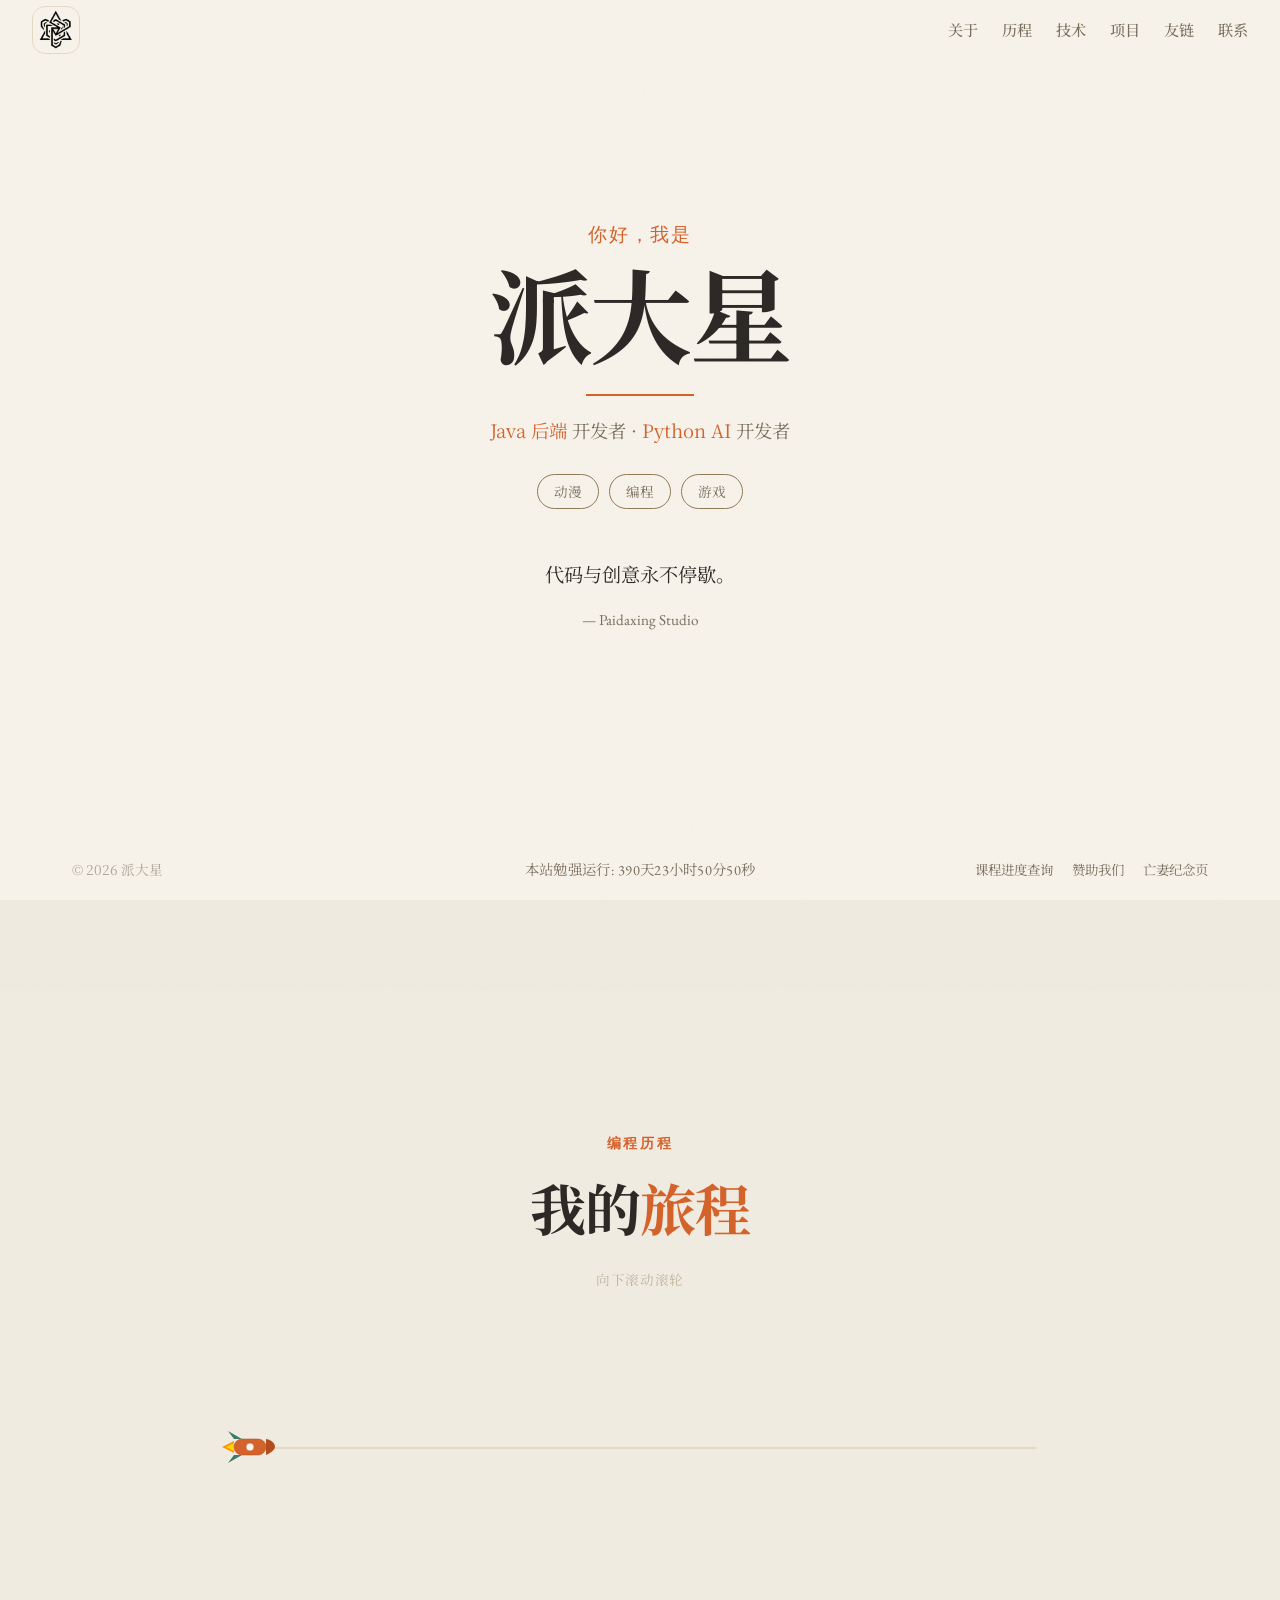
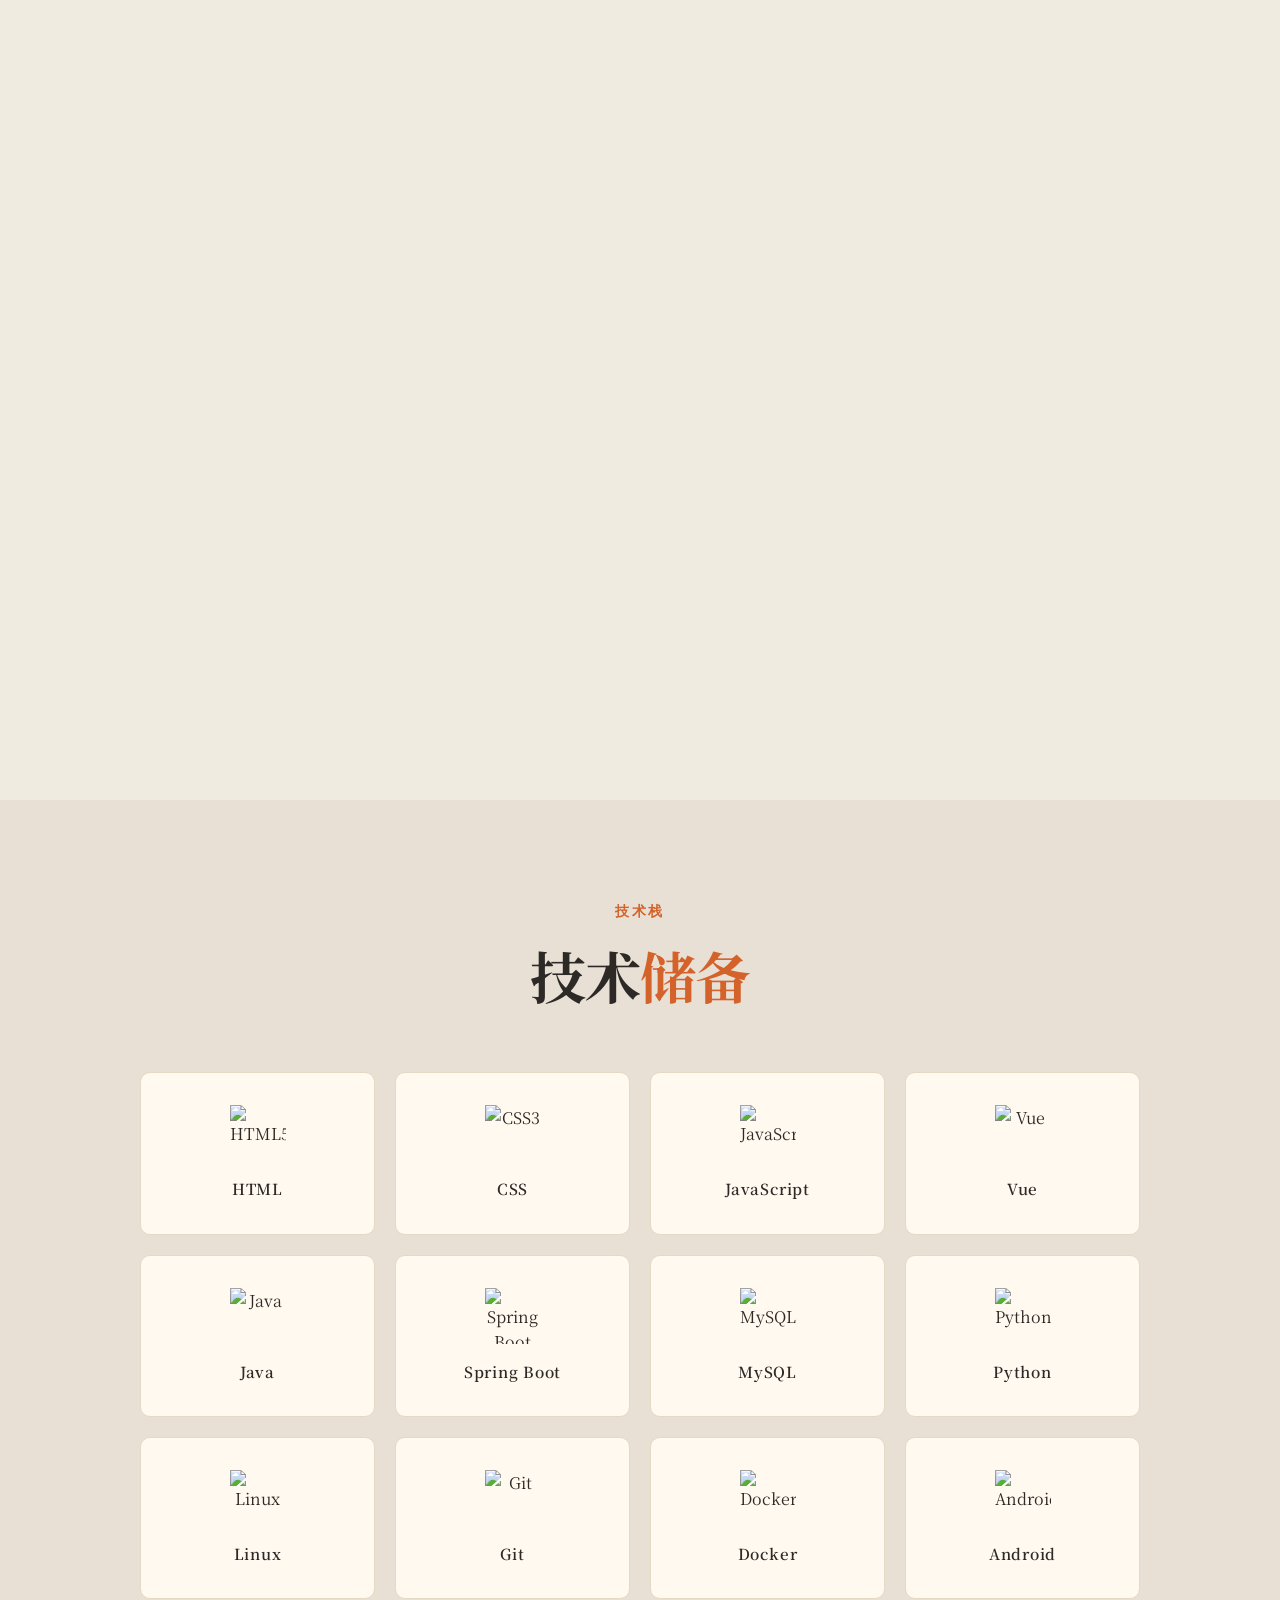
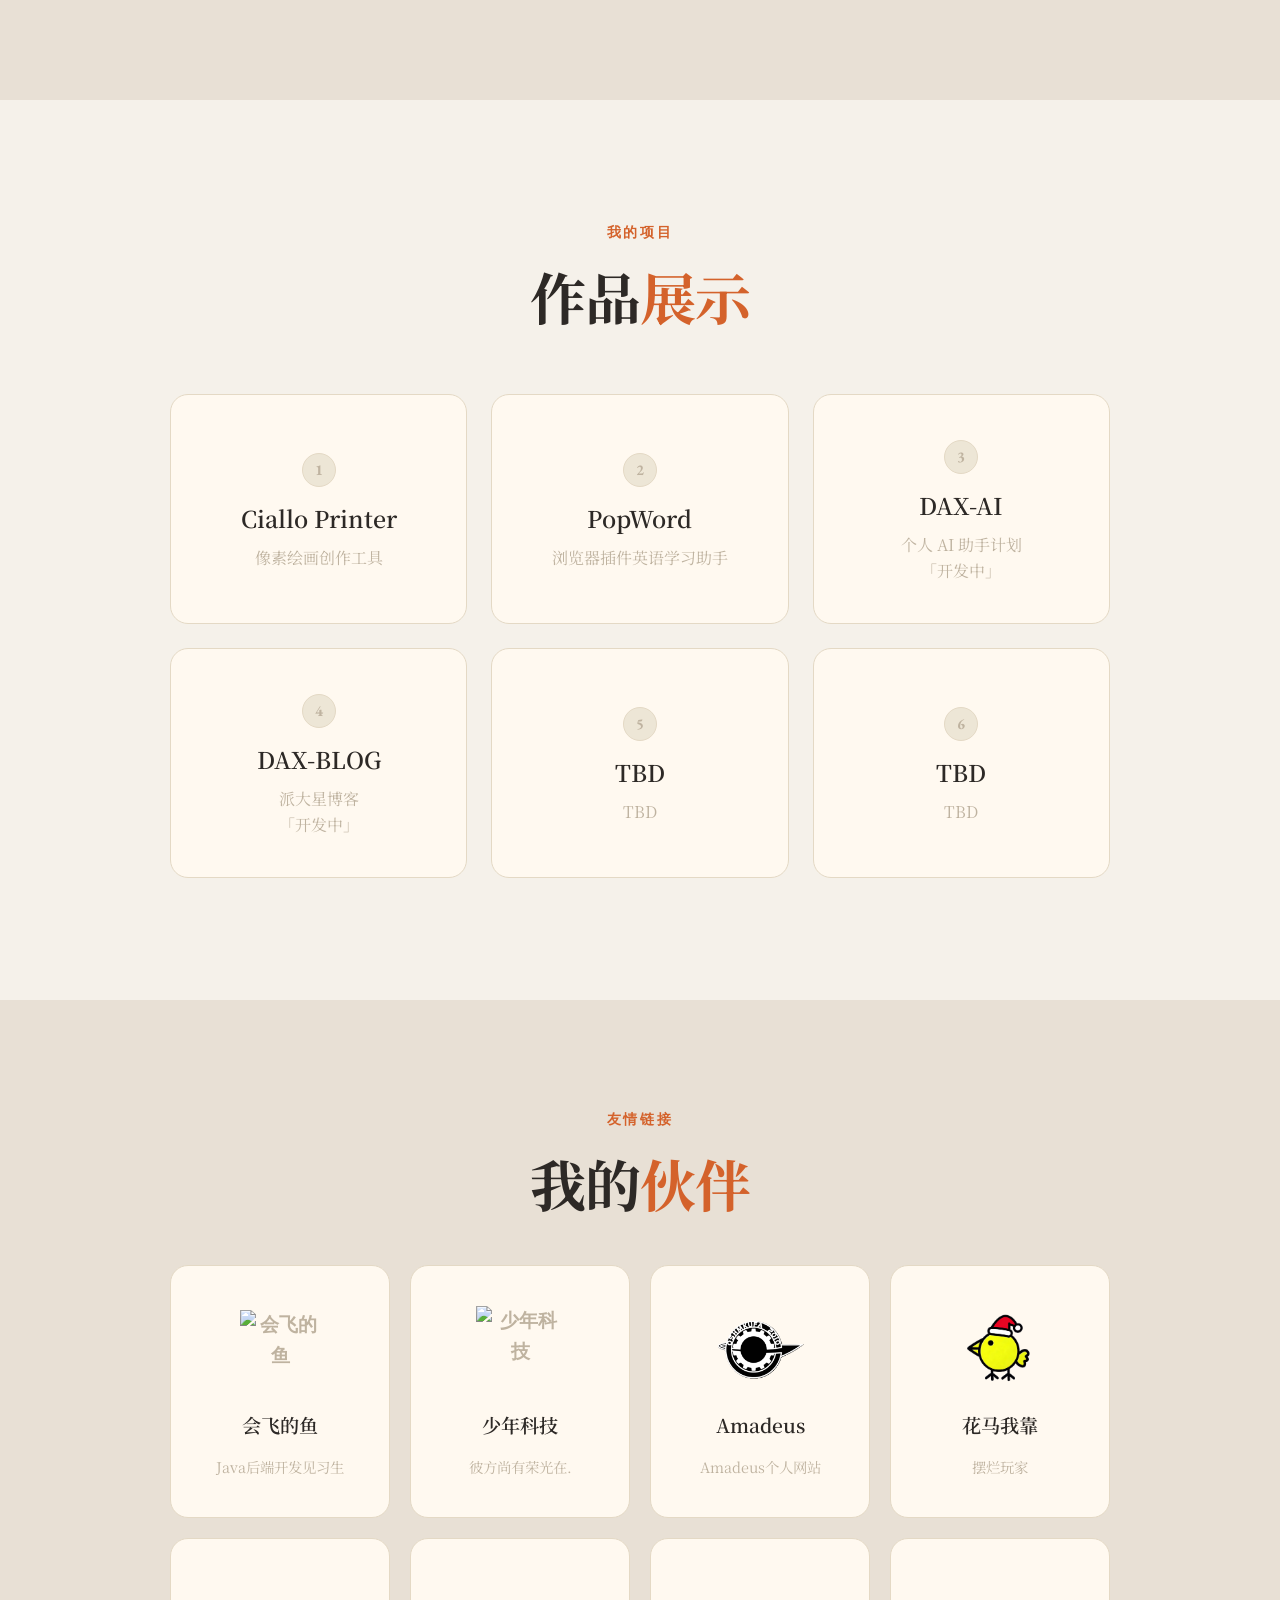
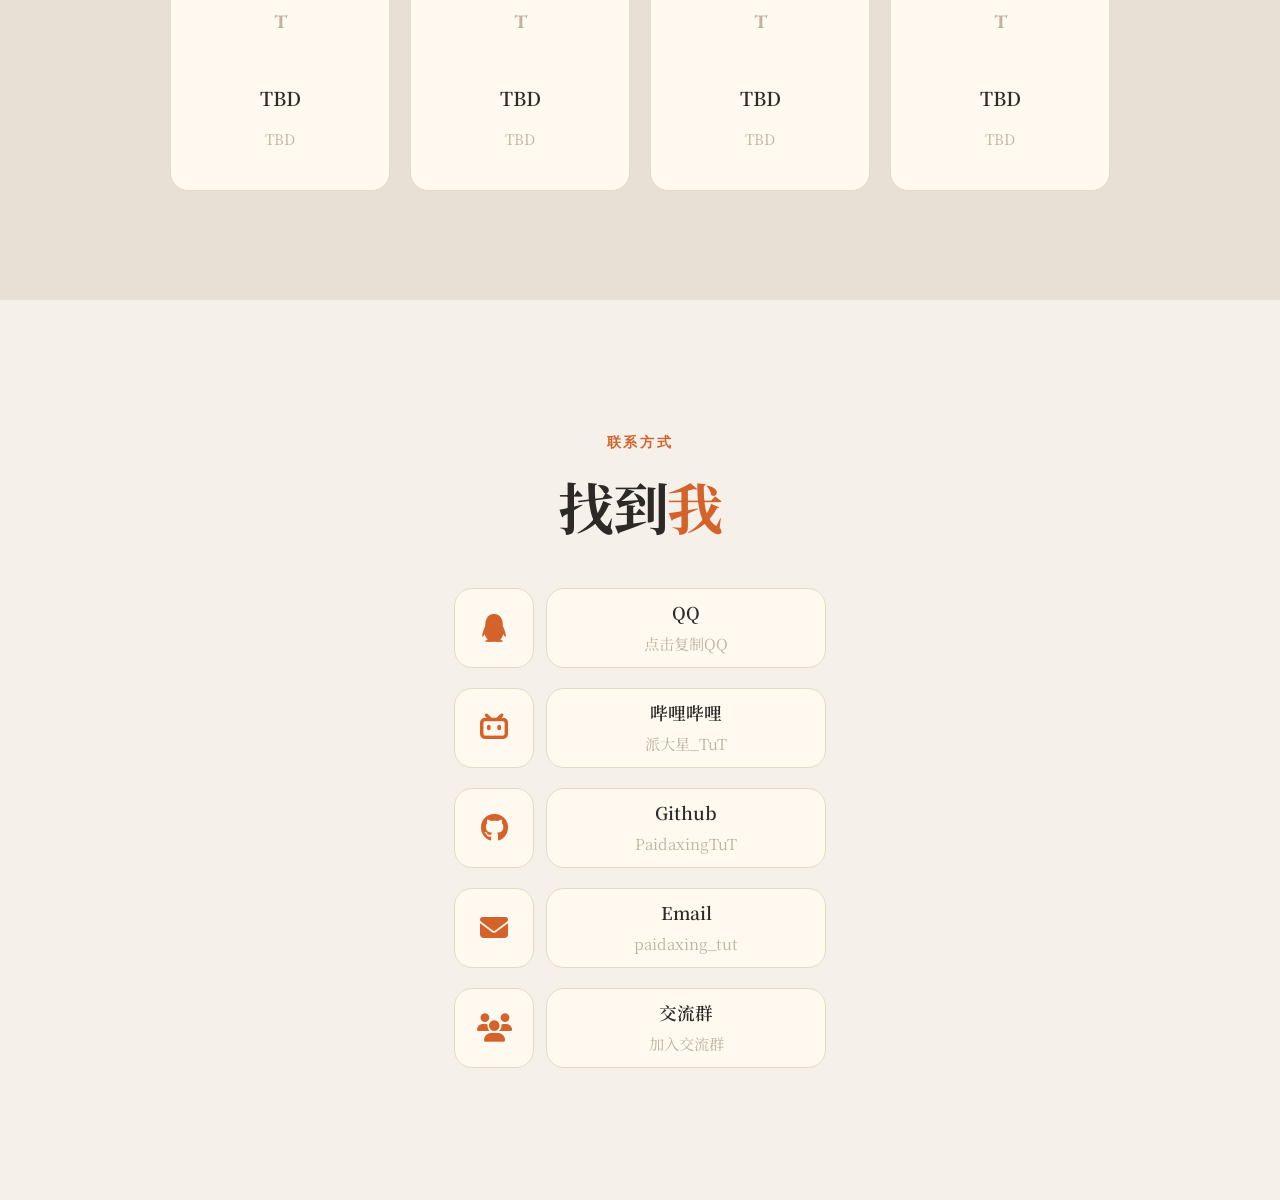
==== commit d28db594: "细节微调" ====
--- a/index.html
+++ b/index.html
@@ -64,13 +64,20 @@
       >
         <img src="img/favicon.ico" alt="网站 Logo" />
       </a>
-      <div class="nav-links">
+      <button class="nav-toggle" id="navToggle" aria-label="切换导航菜单">
+        <span></span><span></span><span></span>
+      </button>
+      <div class="nav-links" id="navLinks">
         <a href="#about">关于</a>
         <a href="#journey">历程</a>
         <a href="#tech-stack">技术</a>
         <a href="#projects">项目</a>
         <a href="#friends">友链</a>
         <a href="#contact">联系</a>
+        <hr class="nav-divider" />
+        <a href="check" class="nav-link-secondary">课程进度查询</a>
+        <a href="pay" class="nav-link-secondary">赞助我们</a>
+        <a href="amanekanata" class="nav-link-secondary">亡妻纪念页</a>
       </div>
     </nav>
 
@@ -509,7 +516,7 @@
             </div>
             <div class="contact-label">
               <span class="contact-label-name">Email</span>
-              <span class="contact-label-value">paidaxing_tut@outlook.com</span>
+              <span class="contact-label-value">paidaxing_tut</span>
             </div>
           </a>
 
@@ -533,18 +540,17 @@
     <footer>
       <div class="footer-inner">
         <div class="footer-text">
-          <span>
-            &copy; 2026 派大星
-          </span>
+          <span> &copy; 2026 派大星 </span>
         </div>
 
         <div class="footer-runtime">
           <span id="runtime_span"></span>
         </div>
 
-        <div class="footer-links">
+        <div class="footer-links footer-links-desktop">
           <a href="check">课程进度查询</a>
           <a href="pay">赞助我们</a>
+          <a href="amanekanata">亡妻纪念页</a>
         </div>
       </div>
     </footer>
--- a/style.css
+++ b/style.css
@@ -140,6 +140,10 @@
   background: var(--accent);
   transition: all 0.28s;
 }
+.nav-divider,
+.nav-link-secondary {
+  display: none;
+}
 @media (hover: hover) {
   .nav-links a:hover {
     color: var(--text);
@@ -282,16 +286,16 @@
   padding: 0 40px;
 }
 
-.footer-text {
-  flex: 1;
-  text-align: left;
-  font-size: 0.85rem;
-  color: #afa596;
-}
-
-.footer-text span {
-  cursor: default;
-}
+.footer-text {
+  flex: 1;
+  text-align: left;
+  font-size: 0.85rem;
+  color: #afa596;
+}
+
+.footer-text span {
+  cursor: default;
+}
 
 .footer-runtime {
   flex: 2;
@@ -301,21 +305,27 @@
   justify-content: center;
 }
 
-.footer-links {
-  flex: 1;
-  display: flex;
-  justify-content: flex-end;
-  gap: 22px;
-}
-
-.footer-links a {
-  display: inline-block;
-  font-size: 0.85rem;
-  color: var(--text-soft);
-
-  transition: all 0.4s cubic-bezier(0.4, 0, 0.2, 1);
-  will-change: transform, color;
-}
+.footer-links {
+  flex: 1;
+  display: flex;
+  justify-content: flex-end;
+  gap: clamp(8px, 1.5vw, 22px);
+  flex-wrap: nowrap;
+  white-space: nowrap;
+  min-width: 0;
+}
+
+.footer-links a {
+  display: inline-block;
+  font-size: clamp(0.66rem, 1.05vw, 0.85rem);
+  color: var(--text-soft);
+  white-space: nowrap;
+  flex: 0 1 auto;
+  min-width: 0;
+
+  transition: all 0.4s cubic-bezier(0.4, 0, 0.2, 1);
+  will-change: transform, color;
+}
 
 @media (hover: hover) {
   .footer-links a:hover {
@@ -616,22 +626,6 @@
   }
 }
 
-@media (max-width: 640px) {
-  .tech-inner {
-    padding: 0;
-  }
-  .tech-grid {
-    grid-template-columns: repeat(2, 1fr);
-    gap: 16px;
-  }
-  .tech-card {
-    padding: 24px 12px;
-  }
-  .tech-card img {
-    width: 48px;
-    height: 48px;
-  }
-}
 
 #projects {
   height: 100vh;
@@ -1210,112 +1204,6 @@
   background: var(--text-soft);
 }
 
-@media (max-width: 1024px) {
-  nav {
-    padding: 14px 24px;
-  }
-  nav.scrolled {
-    padding: 10px 24px;
-  }
-  .hero,
-  #tech-stack,
-  #projects,
-  #friends,
-  #contact {
-    height: 100vh;
-    padding: 60px 24px;
-  }
-  .journey-viewport {
-    padding: 0 24px;
-  }
-  .journey-track {
-    width: 90%;
-  }
-}
-@media (max-width: 640px) {
-  nav {
-    padding: 12px 16px;
-  }
-  nav.scrolled {
-    padding: 8px 16px;
-  }
-  .nav-links {
-    gap: 12px;
-  }
-  .nav-links a {
-    font-size: 0.72rem;
-  }
-  .hero,
-  #tech-stack,
-  #projects,
-  #friends,
-  #contact {
-    min-height: 100vh;
-    padding: 50px 16px;
-  }
-  .hero-name {
-    font-size: 2.6rem;
-  }
-  .hero-tags {
-    gap: 6px;
-  }
-  .hero-tag {
-    font-size: 0.72rem;
-    padding: 4px 12px;
-  }
-  .journey-viewport {
-    padding: 0 16px;
-  }
-  .journey-track {
-    width: 92%;
-  }
-  .ms-bottom {
-    width: 80px;
-  }
-  .ms-desc {
-    display: none;
-  }
-  .projects-grid {
-    grid-template-columns: 1fr;
-  }
-  .friends-grid {
-    grid-template-columns: repeat(2, 1fr);
-    grid-template-rows: repeat(4, 1fr);
-    width: 100%;
-    height: auto;
-  }
-  .friend-card.wide {
-    grid-column: span 2;
-  }
-  .contact-list {
-    gap: 12px;
-  }
-  .contact-row {
-    flex-direction: column;
-    gap: 20px;
-  }
-  .contact-icon {
-    width: 64px;
-    height: 64px;
-    border-radius: 14px;
-  }
-  .contact-label {
-    width: 100%;
-    min-width: auto;
-    height: 64px;
-    border-radius: 14px;
-    padding: 0 20px;
-  }
-  footer {
-    height: 50px;
-  }
-  .footer-inner {
-    flex-direction: column;
-    gap: 8px;
-    text-align: center;
-    padding: 0 16px;
-  }
-}
 
 .intro-overlay {
   position: fixed;
@@ -1345,3 +1233,546 @@
   object-fit: contain;
   display: block;
 }
+
+/* ========== 汉堡菜单按钮 ========== */
+.nav-toggle {
+  display: none;
+  background: none;
+  border: none;
+  cursor: pointer;
+  padding: 8px;
+  flex-direction: column;
+  justify-content: center;
+  gap: 5px;
+  z-index: 1001;
+}
+.nav-toggle span {
+  display: block;
+  width: 22px;
+  height: 2px;
+  background: var(--text);
+  border-radius: 2px;
+  transition: all 0.3s ease;
+}
+.nav-toggle.active span:nth-child(1) {
+  transform: rotate(45deg) translate(5px, 5px);
+}
+.nav-toggle.active span:nth-child(2) {
+  opacity: 0;
+}
+.nav-toggle.active span:nth-child(3) {
+  transform: rotate(-45deg) translate(5px, -5px);
+}
+
+/* ========== 1024px 以下小屏幕适配 ========== */
+@media (max-width: 1024px) {
+  nav {
+    padding: 14px 24px;
+  }
+  nav.scrolled {
+    padding: 10px 24px;
+  }
+  .hero,
+  #tech-stack,
+  #projects,
+  #friends,
+  #contact {
+    padding: 60px 24px;
+  }
+  .journey-viewport {
+    padding: 0 24px;
+  }
+  .journey-track {
+    width: 90%;
+  }
+  .tech-grid {
+    grid-template-columns: repeat(3, 1fr);
+  }
+  .projects-grid {
+    grid-template-columns: repeat(2, 1fr);
+  }
+  .friends-grid {
+    grid-template-columns: repeat(3, 1fr);
+  }
+  .contact-label {
+    min-width: 240px;
+  }
+  .footer-inner {
+    padding: 0 24px;
+  }
+}
+
+/* ========== 768px 以下平板适配 ========== */
+@media (max-width: 768px),
+  (hover: none) and (pointer: coarse) and (max-width: 1024px) {
+  nav {
+    padding: 12px 20px;
+  }
+  nav.scrolled {
+    padding: 8px 20px;
+  }
+
+  /* 汉堡菜单 */
+  .nav-toggle {
+    display: flex;
+  }
+  .nav-links {
+    position: fixed;
+    top: 0;
+    right: -100%;
+    width: 240px;
+    height: 100vh;
+    background: var(--card);
+    flex-direction: column;
+    justify-content: center;
+    align-items: center;
+    gap: 22px;
+    transition: right 0.35s cubic-bezier(0.4, 0, 0.2, 1);
+    box-shadow: -4px 0 20px rgba(0, 0, 0, 0.08);
+    z-index: 1000;
+  }
+  .nav-links.open {
+    right: 0;
+  }
+  .nav-links a {
+    font-size: 1.1rem;
+  }
+  .nav-divider {
+    display: block;
+    width: 40px;
+    height: 1px;
+    background: var(--border);
+    margin: 4px 0;
+    border: none;
+  }
+  .nav-link-secondary {
+    display: block;
+    font-size: 0.9rem !important;
+    color: var(--text-faint) !important;
+  }
+
+  .hero,
+  #tech-stack,
+  #projects,
+  #friends,
+  #contact {
+    height: auto;
+    min-height: 100vh;
+    padding: 60px 20px;
+  }
+
+  /* Journey 移动端竖直时间线 — 彻底重置 */
+  #journey {
+    overflow: visible !important;
+  }
+  .journey-scroll-room {
+    height: auto !important;
+    position: static !important;
+  }
+  .journey-viewport {
+    position: relative !important;
+    top: auto !important;
+    height: auto !important;
+    min-height: 100vh !important;
+    display: block !important;
+    padding: 50px 20px 40px !important;
+  }
+  .journey-header {
+    margin-bottom: 40px;
+    display: block !important;
+    text-align: center !important;
+  }
+  .journey-hint {
+    display: none !important;
+  }
+  .journey-track {
+    position: relative !important;
+    width: 100% !important;
+    max-width: 460px !important;
+    margin: 0 auto !important;
+    padding: 0 !important;
+    display: flex !important;
+    flex-direction: column !important;
+    min-height: 620px !important;
+  }
+  .track-line {
+    position: absolute !important;
+    left: 50% !important;
+    top: 10% !important;
+    bottom: 10% !important;
+    width: 2px !important;
+    height: auto !important;
+    background: var(--border) !important;
+    display: block !important;
+    transform: translateX(-50%) !important;
+  }
+  .track-progress {
+    display: none !important;
+  }
+  .rocket-wrapper {
+    display: none !important;
+  }
+  .milestone {
+    position: relative !important;
+    left: 0 !important;
+    top: auto !important;
+    transform: none !important;
+    opacity: 1 !important;
+    width: calc(50% - 28px) !important;
+    display: flex !important;
+    flex: 1 1 20% !important;
+    flex-direction: column !important;
+    justify-content: center !important;
+    padding: 6px 0 !important;
+    margin: 0 !important;
+  }
+  .milestone.is-left {
+    align-self: flex-start !important;
+    text-align: right !important;
+    padding-right: 22px !important;
+  }
+  .milestone.is-right {
+    align-self: flex-end !important;
+    text-align: left !important;
+    padding-left: 22px !important;
+  }
+  .ms-dot {
+    position: absolute !important;
+    top: 50% !important;
+    right: auto !important;
+    width: 10px !important;
+    height: 10px !important;
+    border-radius: 50% !important;
+    background: var(--accent) !important;
+    border: 2px solid var(--page2-bg) !important;
+    box-shadow: 0 0 0 2px var(--border) !important;
+    z-index: 3;
+    transform: translateY(-50%) !important;
+  }
+  .milestone.is-left .ms-dot {
+    left: calc(100% + 22px) !important;
+  }
+  .milestone.is-right .ms-dot {
+    left: -34px !important;
+  }
+  .ms-top {
+    position: static !important;
+    bottom: auto !important;
+    left: auto !important;
+    transform: none !important;
+    text-align: inherit !important;
+    white-space: normal !important;
+    margin-bottom: 4px;
+    display: block !important;
+  }
+  .ms-year {
+    font-size: 0.8rem;
+    font-weight: 600;
+    color: var(--accent);
+    letter-spacing: 0.06em;
+  }
+  .ms-bottom {
+    position: static !important;
+    top: auto !important;
+    left: auto !important;
+    transform: none !important;
+    text-align: inherit !important;
+    width: auto !important;
+    display: block !important;
+  }
+  .ms-title {
+    font-size: 1.1rem;
+    font-weight: 600;
+    color: var(--text);
+    display: block !important;
+    margin-bottom: 6px;
+  }
+  .ms-desc {
+    font-size: 0.85rem;
+    color: var(--text-soft);
+    display: block !important;
+    line-height: 1.6;
+  }
+
+  /* 技术栈 */
+  .tech-grid {
+    grid-template-columns: repeat(3, 1fr);
+    gap: 16px;
+  }
+  .tech-card {
+    padding: 24px 12px;
+  }
+  .tech-card img {
+    width: 44px;
+    height: 44px;
+  }
+
+  /* 项目 */
+  .projects-grid {
+    grid-template-columns: repeat(2, 1fr);
+    gap: 16px;
+  }
+  .project-card {
+    padding: 28px 16px 24px;
+    min-height: 200px;
+  }
+  .project-name {
+    font-size: 1.2rem;
+  }
+
+  /* 友链 */
+  .friends-grid {
+    grid-template-columns: repeat(2, 1fr);
+    grid-template-rows: repeat(4, 1fr);
+    gap: 16px;
+  }
+  .friend-card {
+    padding: 28px 12px;
+    min-height: 200px;
+  }
+
+  /* 联系：icon + label 合并为一个竖直卡片 */
+  .contact-row {
+    flex-direction: column;
+    align-items: center;
+    gap: 18px;
+    width: calc(50% - 8px);
+    min-width: 140px;
+    max-width: 180px;
+    background: var(--card);
+    border: 1px solid var(--border);
+    border-radius: 16px;
+    padding: 28px 12px;
+  }
+  .contact-list {
+    flex-direction: row;
+    flex-wrap: wrap;
+    justify-content: center;
+    gap: 16px;
+  }
+  .contact-icon {
+    background: none;
+    border: none;
+    border-radius: 0;
+    width: auto;
+    height: auto;
+  }
+  .contact-label {
+    background: none;
+    border: none;
+    border-radius: 0;
+    min-width: auto;
+    height: auto;
+    padding: 0;
+    margin: 0;
+  }
+  /* Footer */
+  .footer-links-desktop {
+    display: none;
+  }
+  .footer-inner {
+    flex-direction: column;
+    gap: 10px;
+    padding: 0 20px;
+    text-align: center;
+    justify-content: center;
+    align-items: center;
+  }
+  .footer-text {
+    font-size: 0.78rem;
+    flex: none;
+  }
+  .footer-runtime {
+    flex: none;
+  }
+  #runtime_span {
+    font-size: 0.75rem;
+  }
+}
+
+/* ========== 480px 以下手机适配 ========== */
+@media (max-width: 480px) {
+  nav {
+    padding: 10px 14px;
+  }
+
+  .nav-logo {
+    width: 40px;
+    height: 40px;
+    border-radius: 10px;
+  }
+
+  .hero {
+    padding: 60px 16px;
+  }
+  .hero-greeting {
+    font-size: 1rem;
+  }
+  .hero-name {
+    font-size: 2.4rem;
+  }
+  .hero-intro {
+    font-size: 0.95rem;
+  }
+  .hero-tags {
+    gap: 6px;
+  }
+  .hero-tag {
+    font-size: 0.72rem;
+    padding: 4px 12px;
+  }
+  .hero-hitokoto {
+    margin-top: 32px;
+    padding: 0 8px;
+  }
+  .hitokoto-text {
+    font-size: 1rem;
+  }
+  .hitokoto-from {
+    font-size: 0.85rem;
+  }
+  .site-counter {
+    margin-top: 32px;
+  }
+
+  /* Journey */
+  .journey-viewport {
+    padding: 40px 16px;
+  }
+  .journey-track {
+    min-height: 560px !important;
+  }
+  .ms-title {
+    font-size: 1rem;
+  }
+  .ms-desc {
+    font-size: 0.8rem;
+  }
+
+  /* 技术栈 */
+  .tech-grid {
+    grid-template-columns: repeat(2, 1fr);
+    gap: 12px;
+  }
+  .tech-card {
+    padding: 20px 10px;
+    gap: 10px;
+  }
+  .tech-card img {
+    width: 36px;
+    height: 36px;
+  }
+  .tech-card span {
+    font-size: 0.85rem;
+  }
+
+  /* 项目 */
+  .projects-grid {
+    grid-template-columns: 1fr;
+    gap: 14px;
+  }
+  .project-card {
+    padding: 24px 20px;
+    min-height: 160px;
+  }
+  .project-name {
+    font-size: 1.1rem;
+  }
+  .project-desc {
+    font-size: 0.85rem;
+  }
+
+  /* 友链 */
+  .friends-grid {
+    grid-template-columns: repeat(2, 1fr);
+    gap: 12px;
+  }
+  .friend-card {
+    padding: 20px 10px;
+    min-height: 170px;
+  }
+  .friend-avatar {
+    width: 60px;
+    height: 60px;
+  }
+  .friend-avatar img {
+    width: 60px;
+    height: 60px;
+  }
+  .friend-avatar img.fish {
+    width: 54px;
+    height: 54px;
+  }
+  .friend-name {
+    font-size: 1rem;
+  }
+  .friend-desc {
+    font-size: 0.8rem;
+  }
+
+  /* 联系 */
+  .contact-row {
+    width: calc(50% - 7px);
+    min-width: 130px;
+    max-width: 170px;
+    padding: 24px 10px;
+    gap: 14px;
+    border-radius: 14px;
+  }
+  .contact-icon i {
+    font-size: 22px;
+  }
+  .contact-label-name {
+    font-size: 0.95rem;
+  }
+  .contact-label-value {
+    font-size: 0.8rem;
+  }
+
+  /* Footer */
+  .footer-inner {
+    padding: 0 16px;
+    gap: 10px;
+  }
+  .footer-text {
+    font-size: 0.75rem;
+  }
+  #runtime_span {
+    font-size: 0.72rem;
+  }
+
+  /* Modal */
+  .modal-content {
+    border-radius: 10px;
+  }
+  .modal-header {
+    padding: 16px 20px;
+  }
+  .modal-body {
+    padding: 20px 24px;
+  }
+  .modal-body h1 {
+    font-size: 1.3rem;
+  }
+}
+
+/* ========== 触屏设备禁用 hover ========== */
+@media (hover: none) {
+  .tech-card:hover,
+  .project-card:hover,
+  .friend-card:hover,
+  .contact-row:hover .contact-icon,
+  .contact-row:hover .contact-label,
+  .contact-icon:hover,
+  .contact-label:hover {
+    transform: none;
+    box-shadow: none;
+    border-color: var(--border);
+  }
+  .tech-card:active,
+  .project-card:active,
+  .friend-card:active {
+    transform: scale(0.97);
+    transition-duration: 0.15s;
+  }
+}
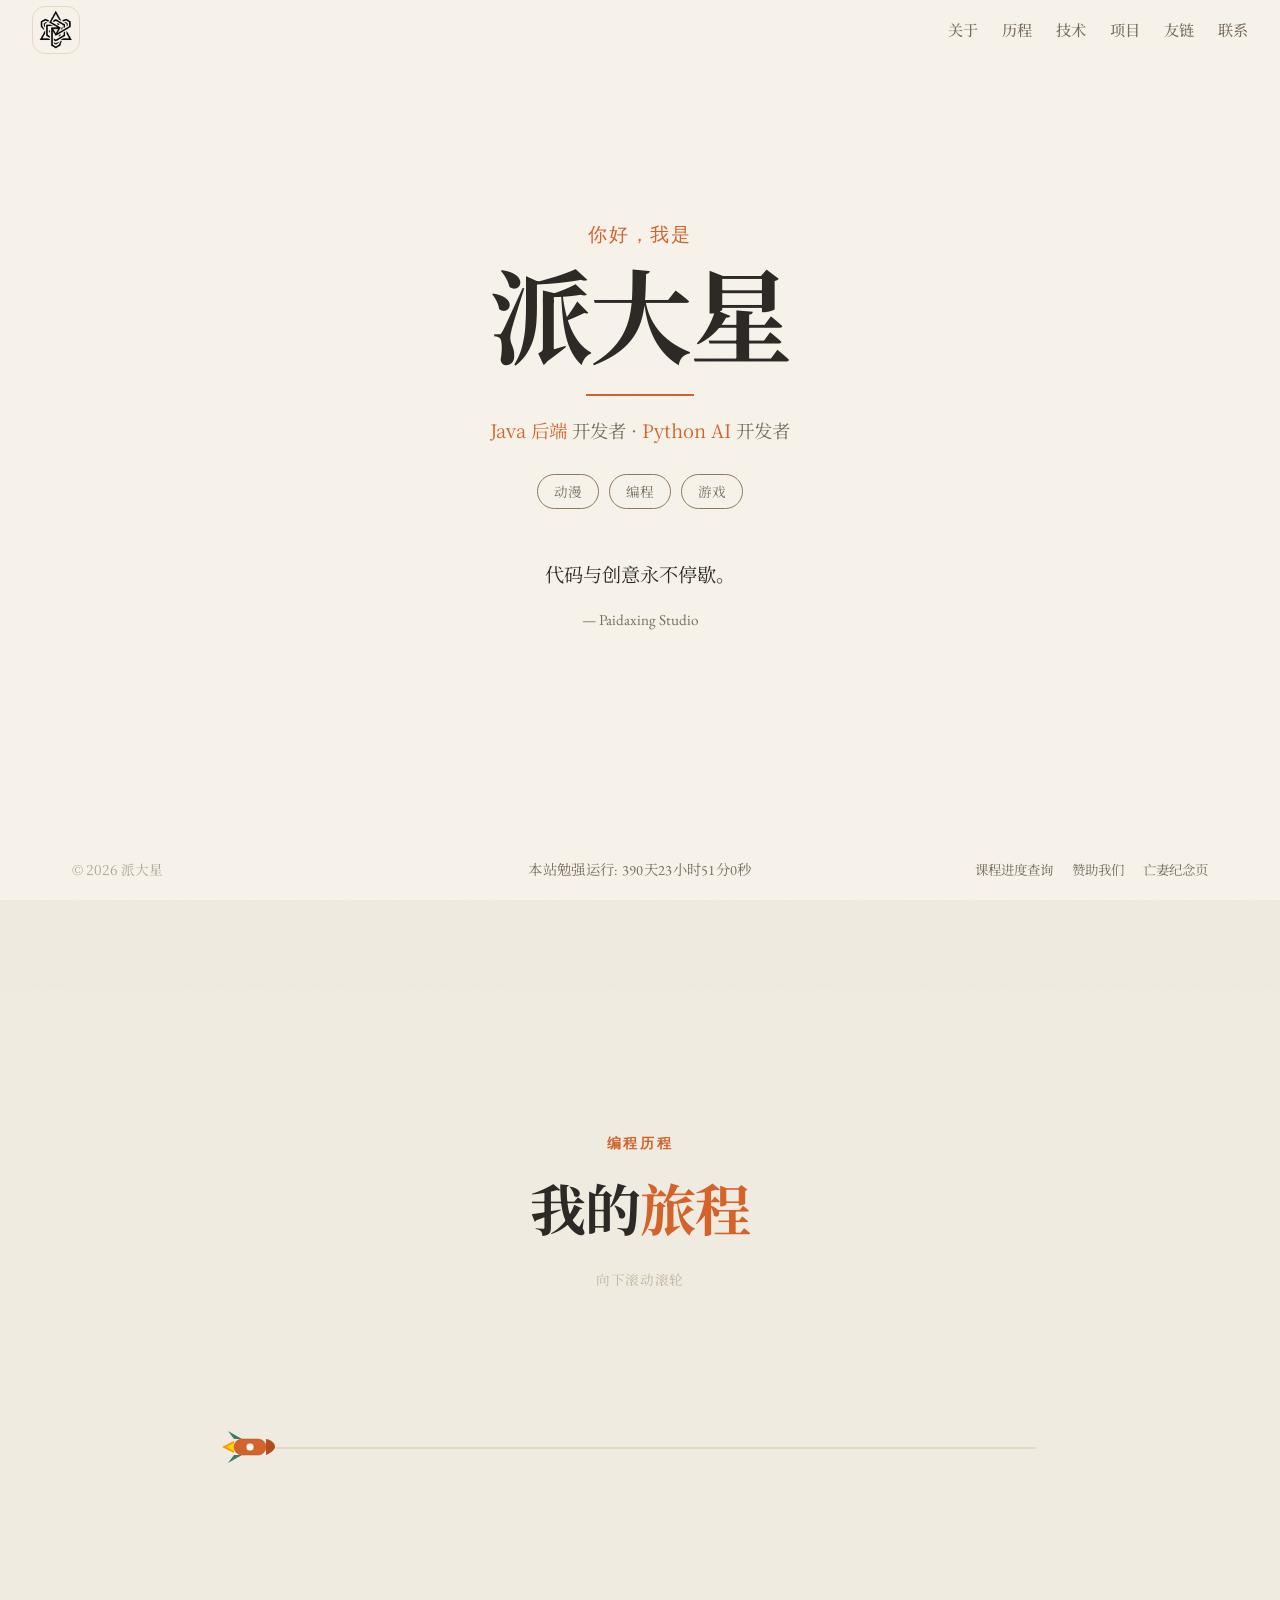
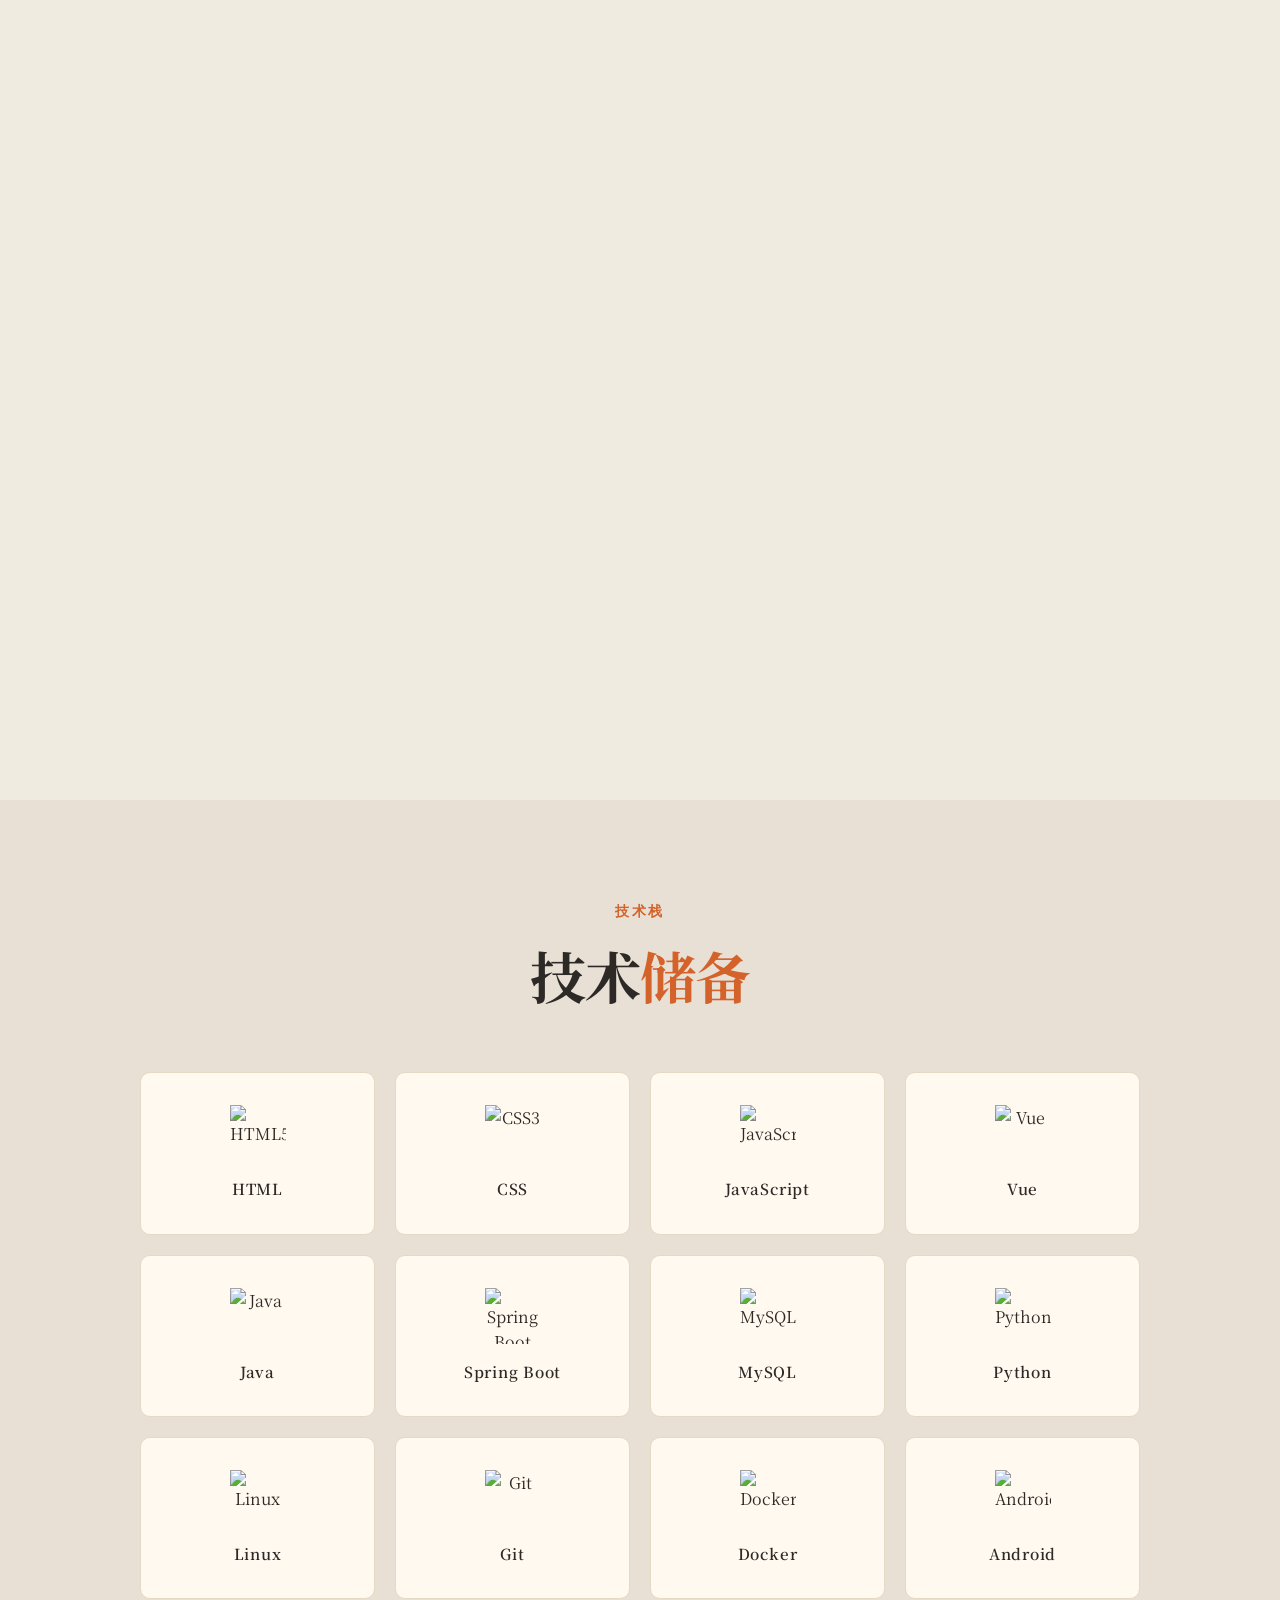
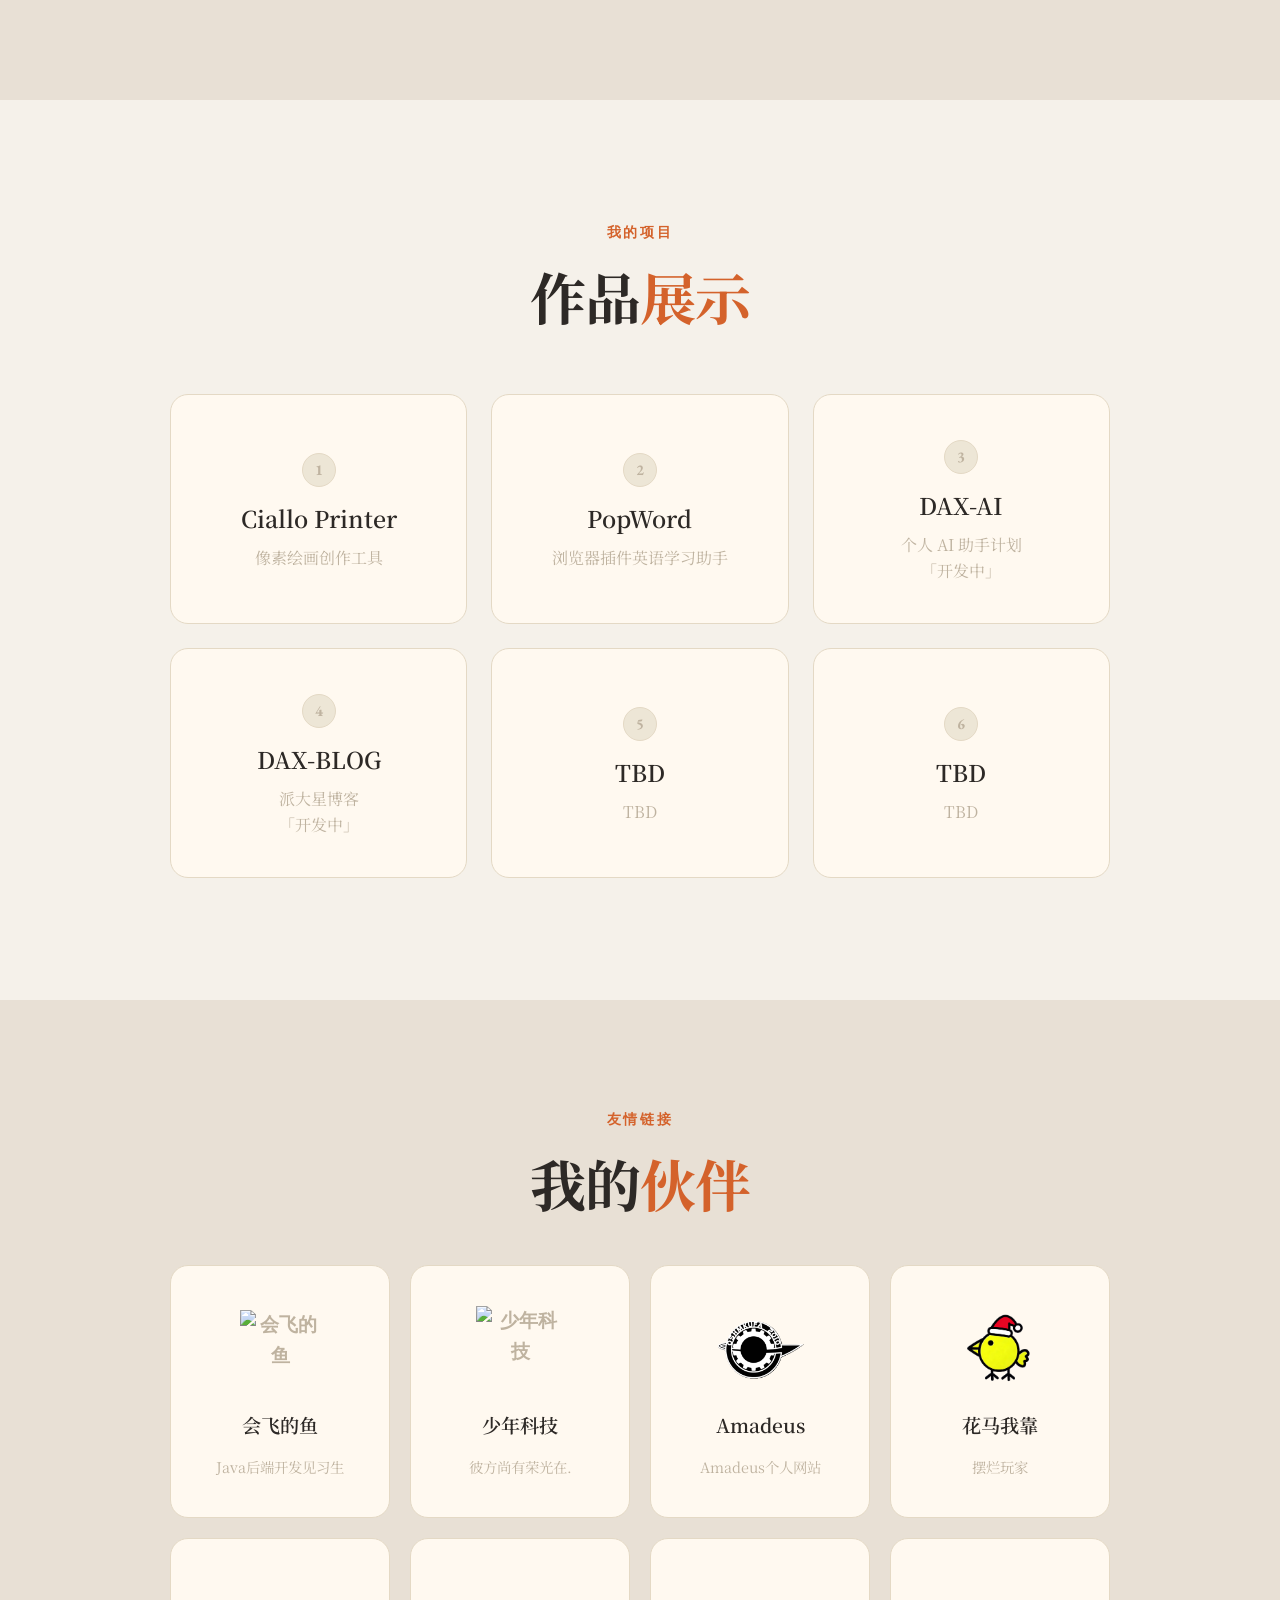
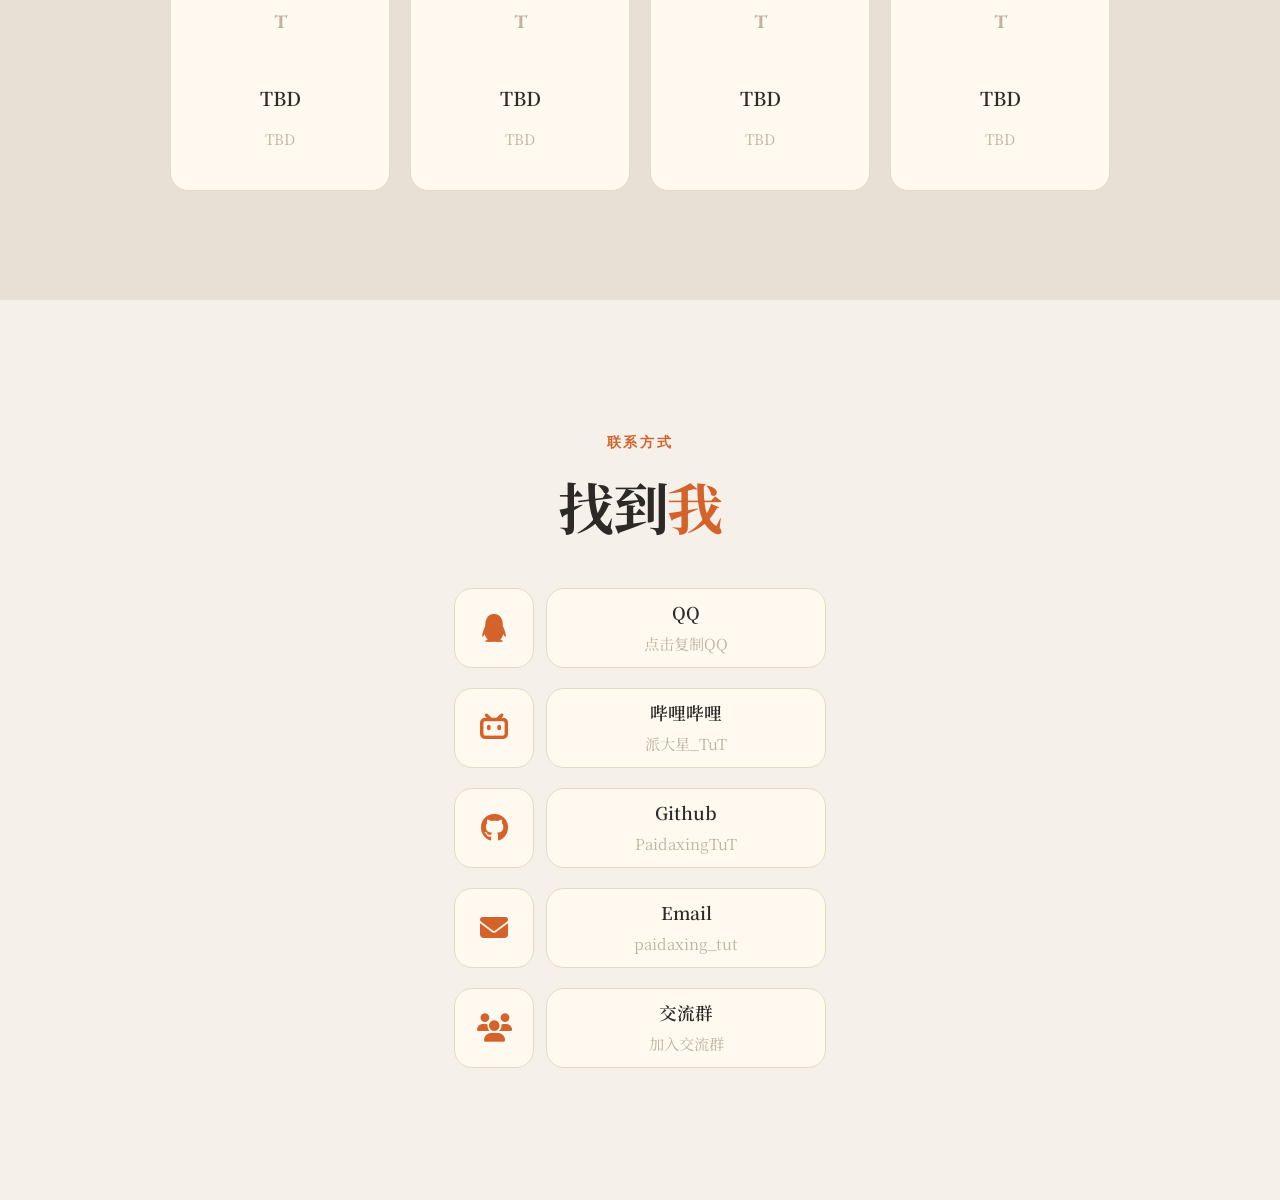
==== commit a59812e2: "修复访问统计脚本与兜底显示" ====
--- a/index.html
+++ b/index.html
@@ -570,7 +570,7 @@
     <script src="main.js"></script>
     <script
       async
-      src="//busuanzi.ibruce.info/busuanzi/2.3/busuanzi.pure.mini.js"
+      src="https://busuanzi.ibruce.info/busuanzi/2.3/busuanzi.pure.mini.js"
     ></script>
   </body>
 </html>
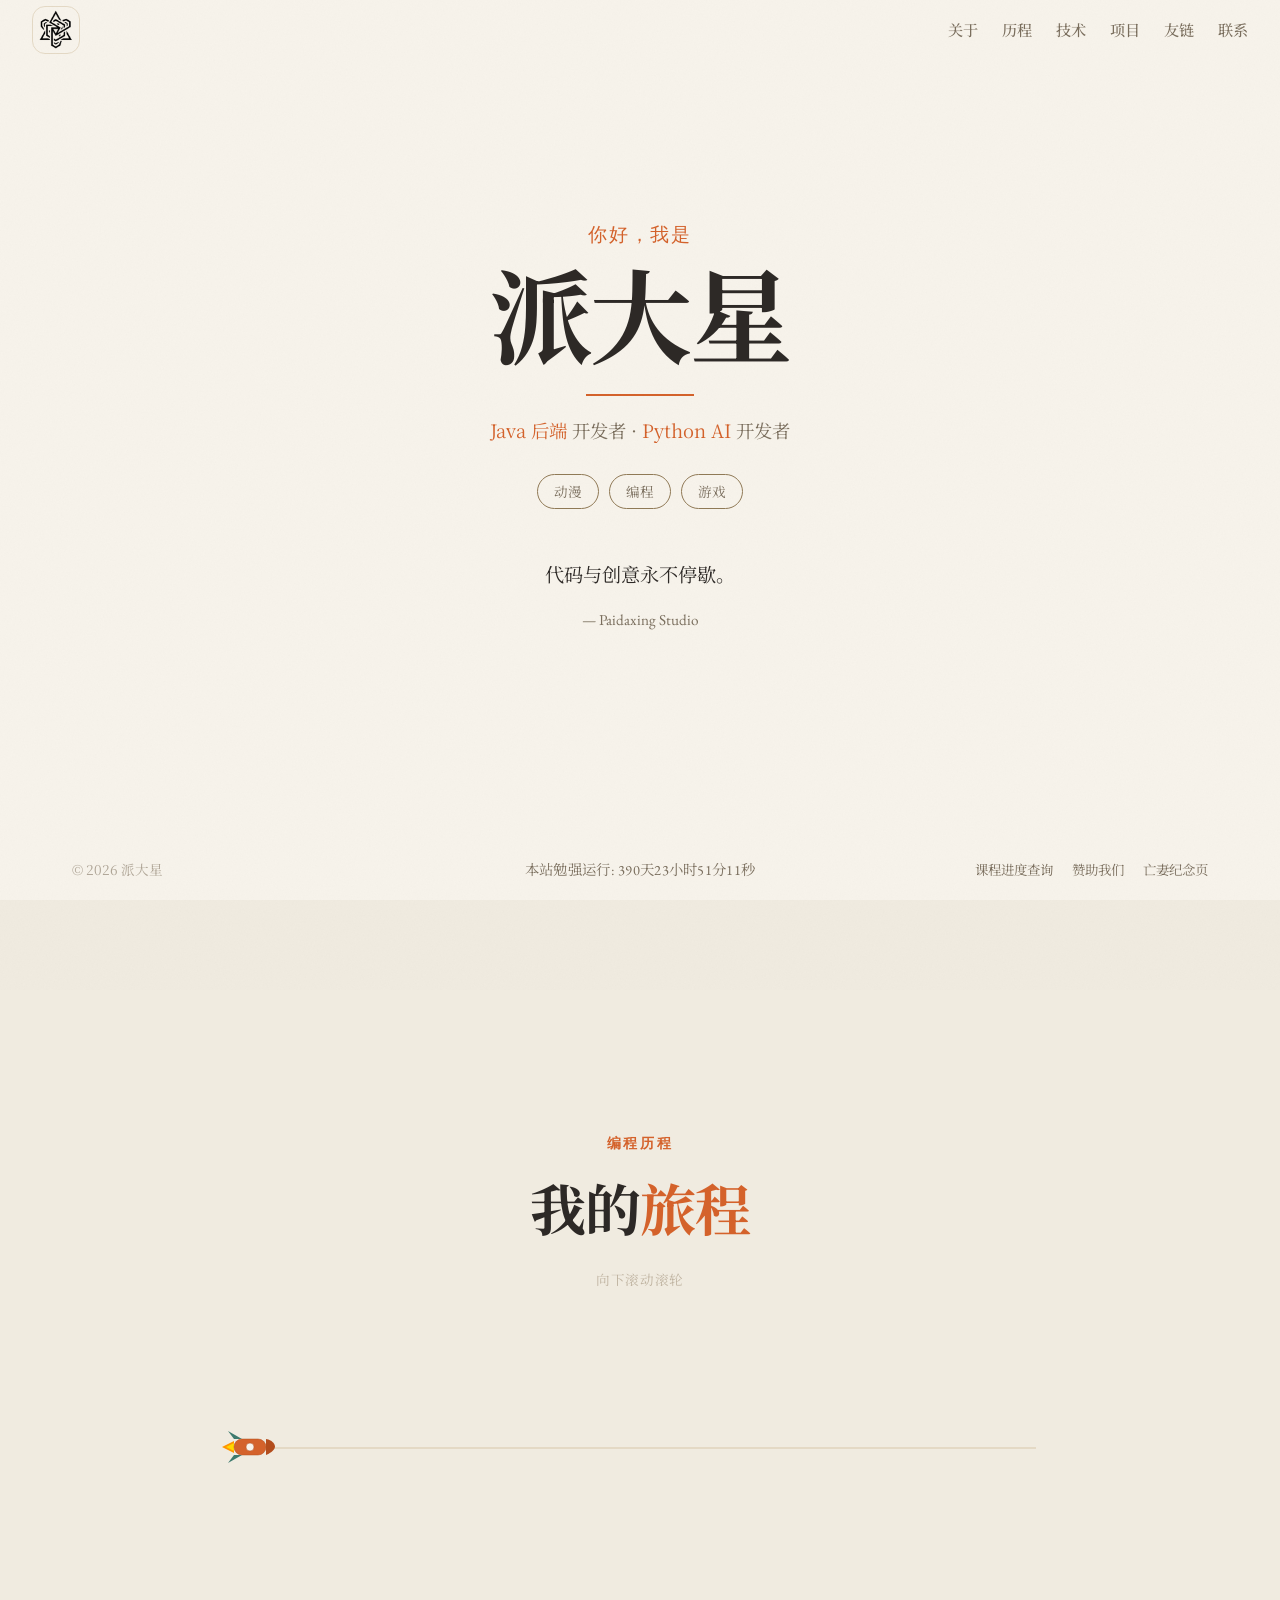
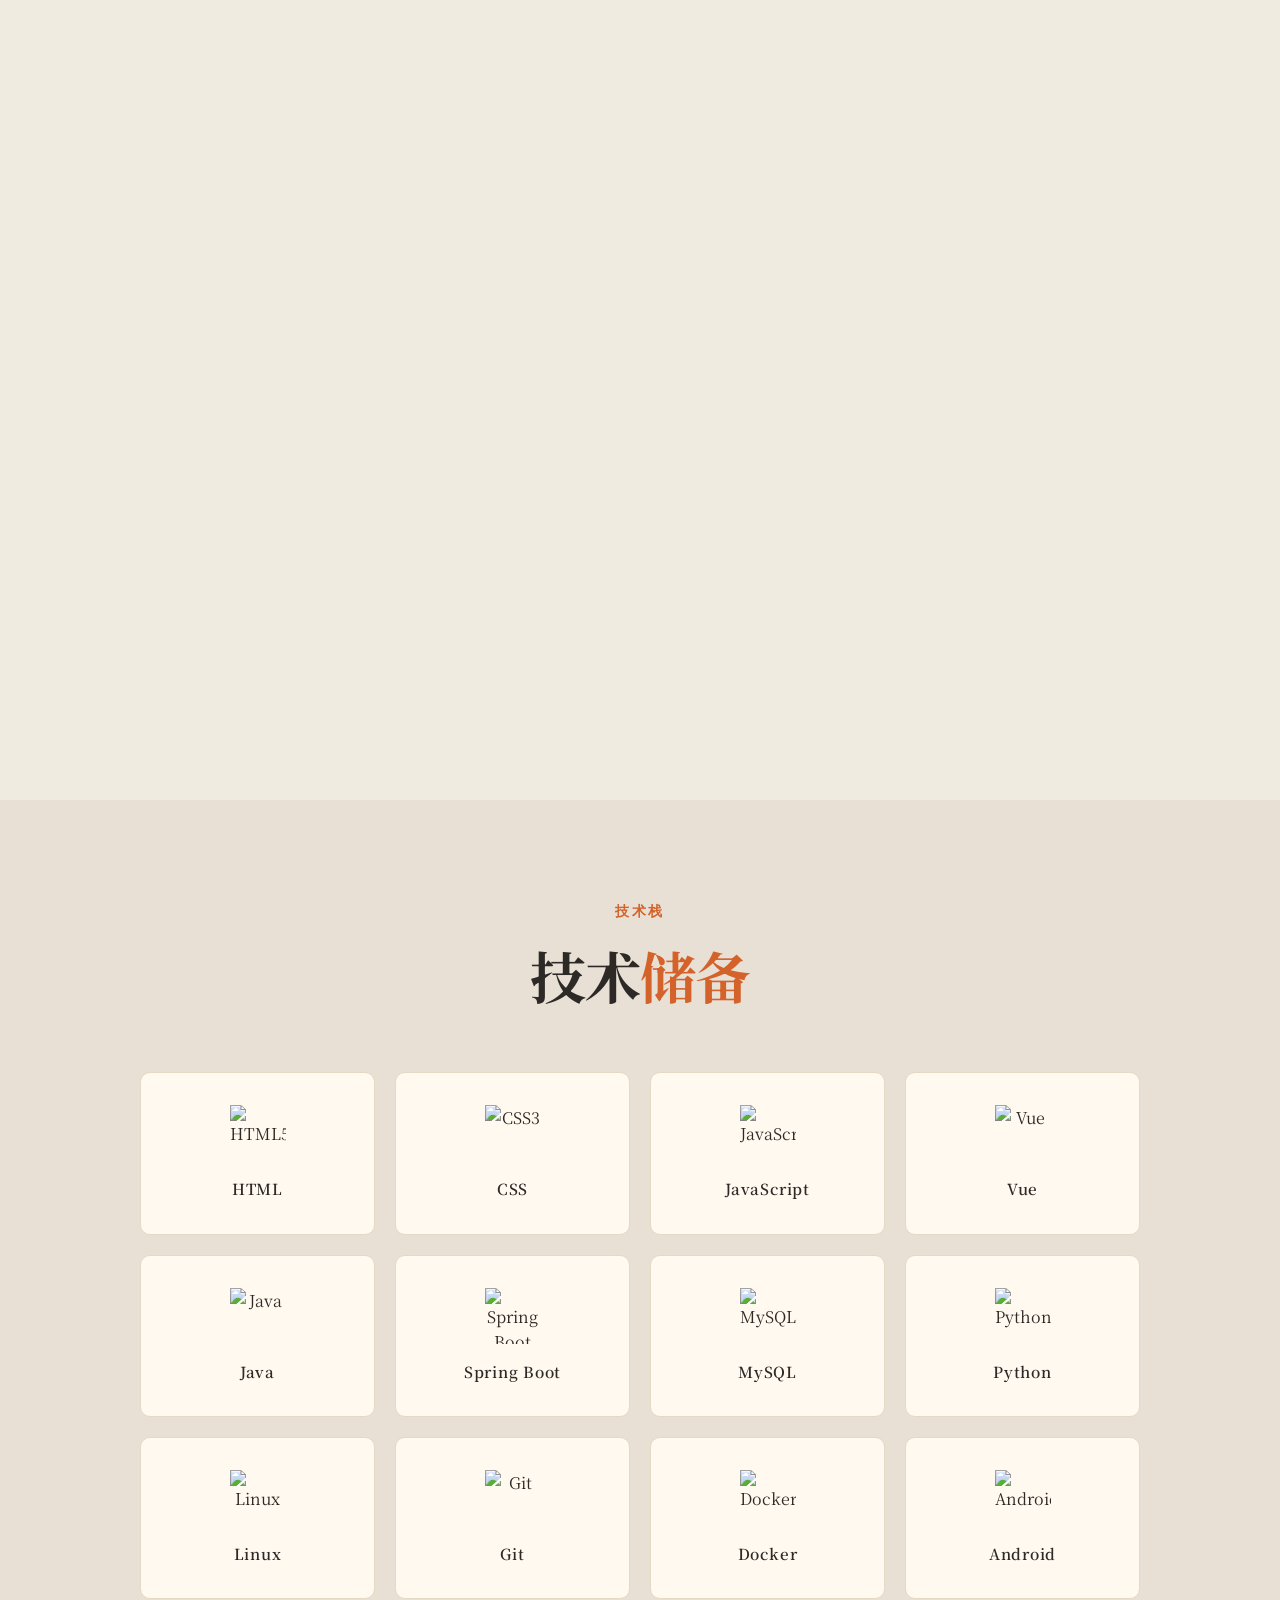
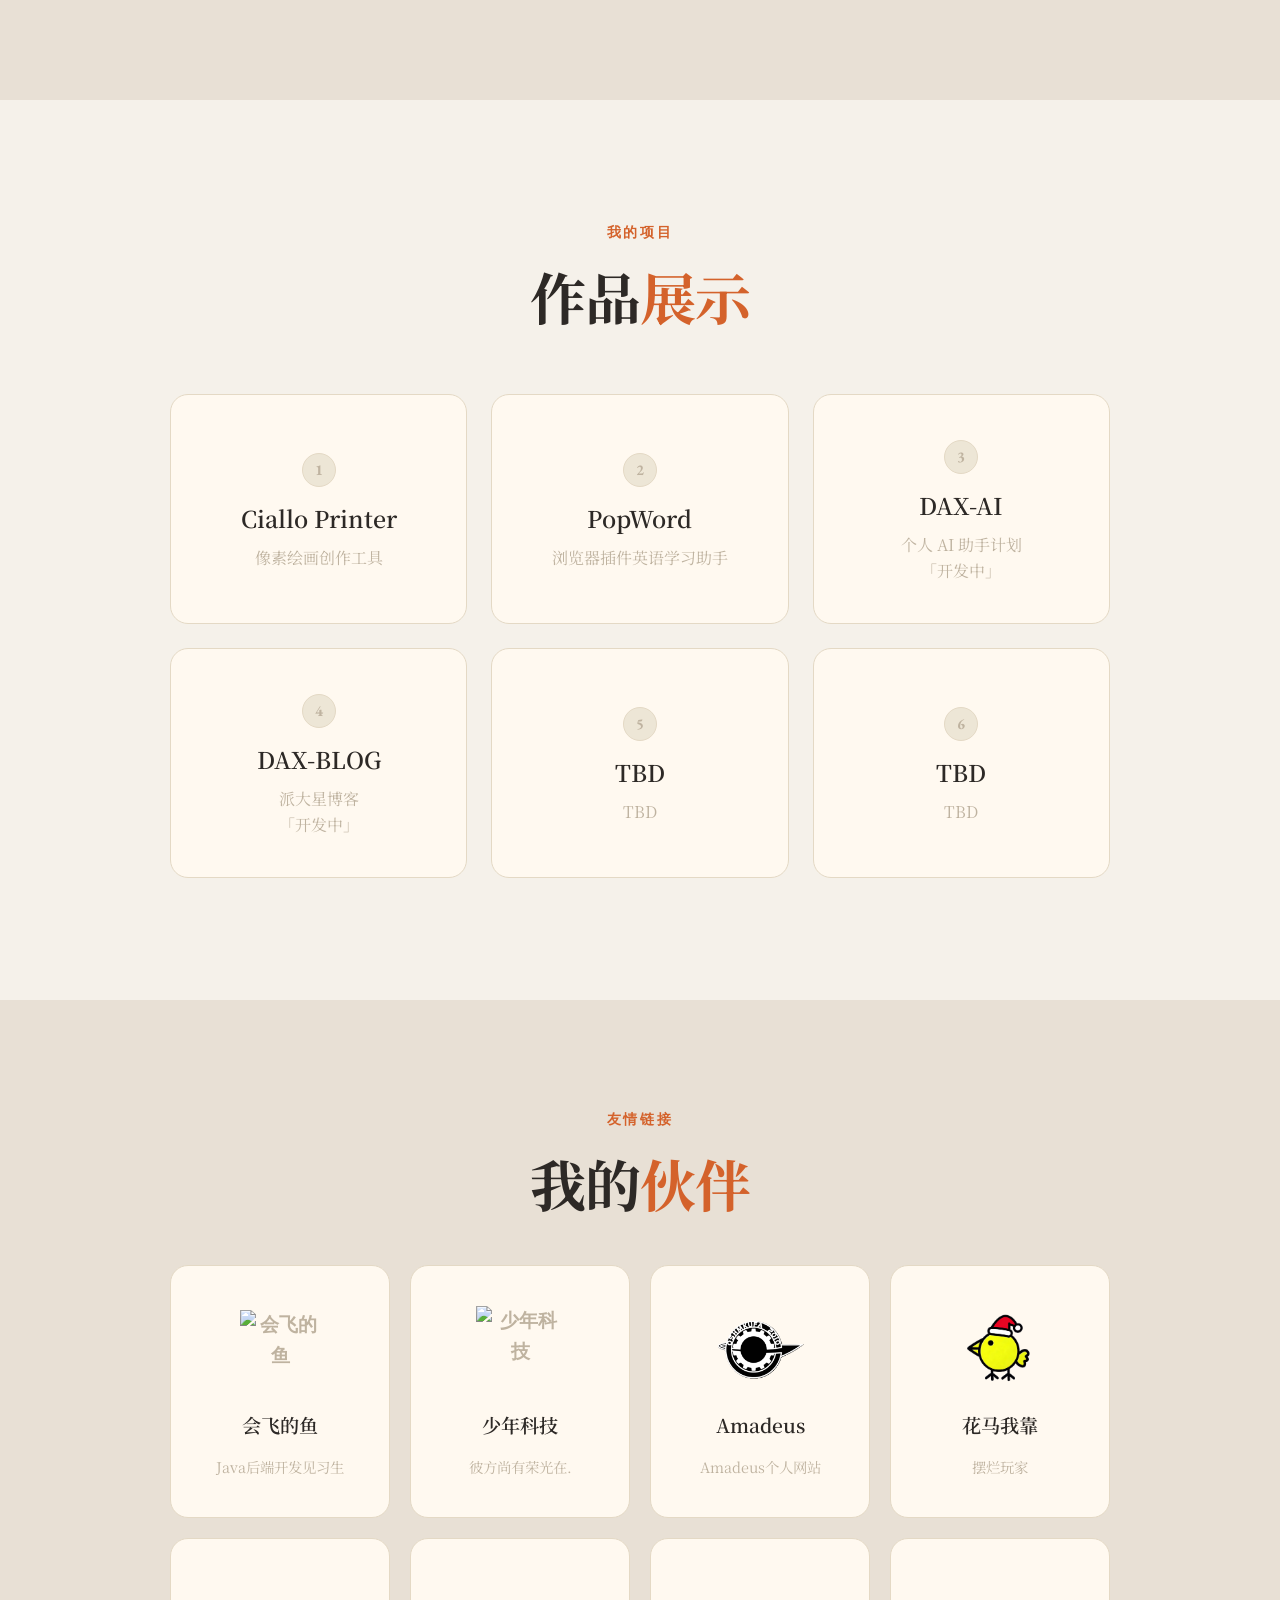
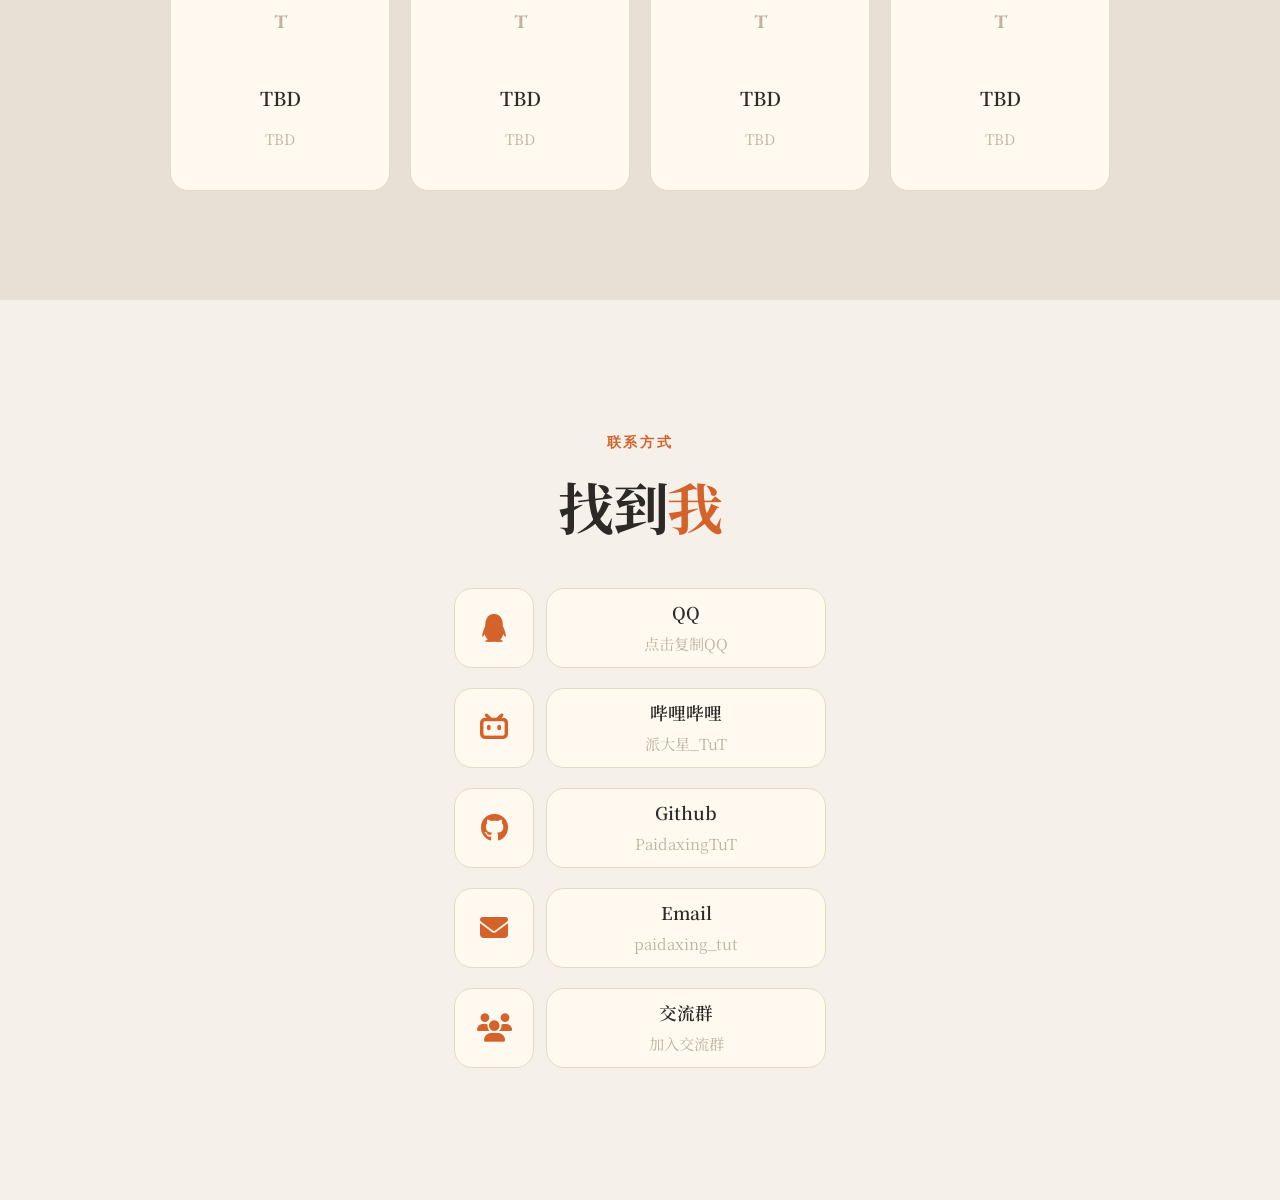
==== commit f00b8704: "feat: 添加网站国际化(i18n)功能，支持中英繁日四种语言" ====
--- a/index.html
+++ b/index.html
@@ -568,6 +568,7 @@
 
     <script src="https://cdn.jsdelivr.net/npm/marked/marked.min.js"></script>
     <script src="main.js"></script>
+    <script src="i18n.js?v=5"></script>
     <script
       async
       src="https://busuanzi.ibruce.info/busuanzi/2.3/busuanzi.pure.mini.js"
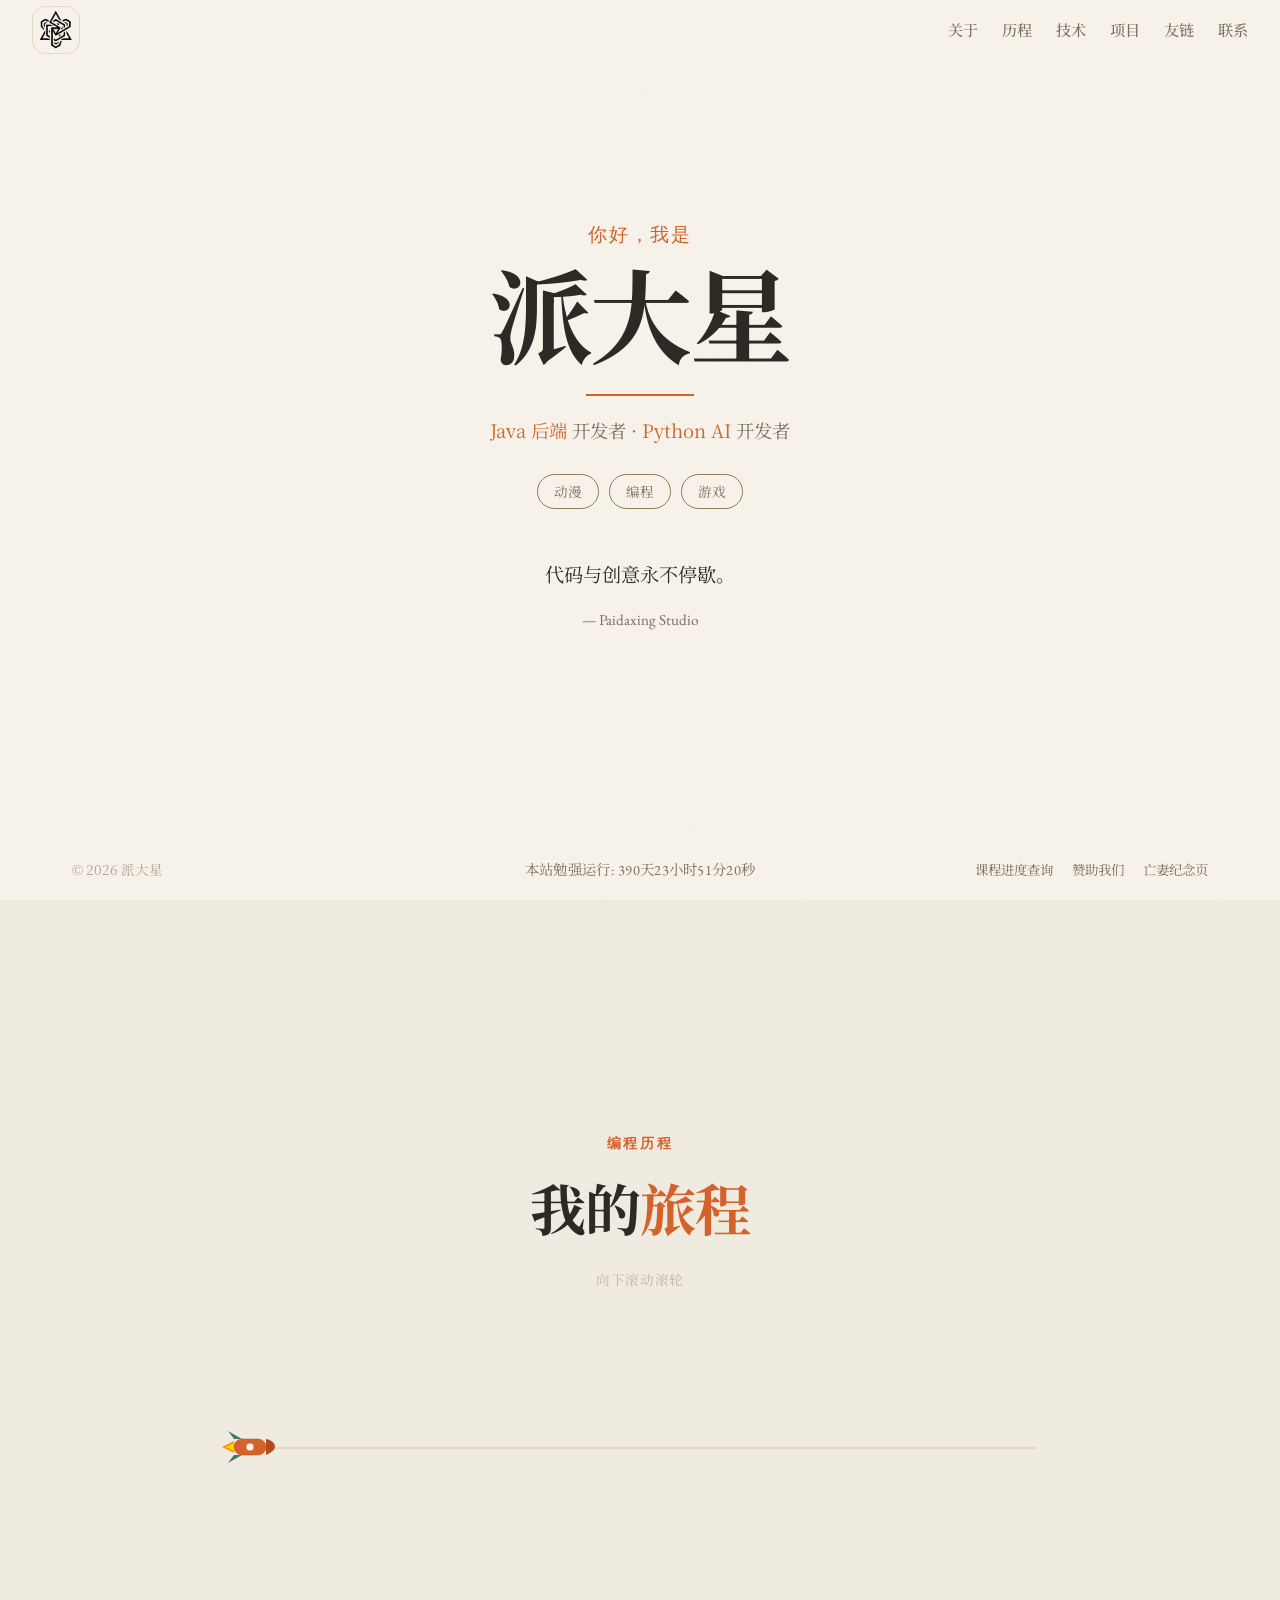
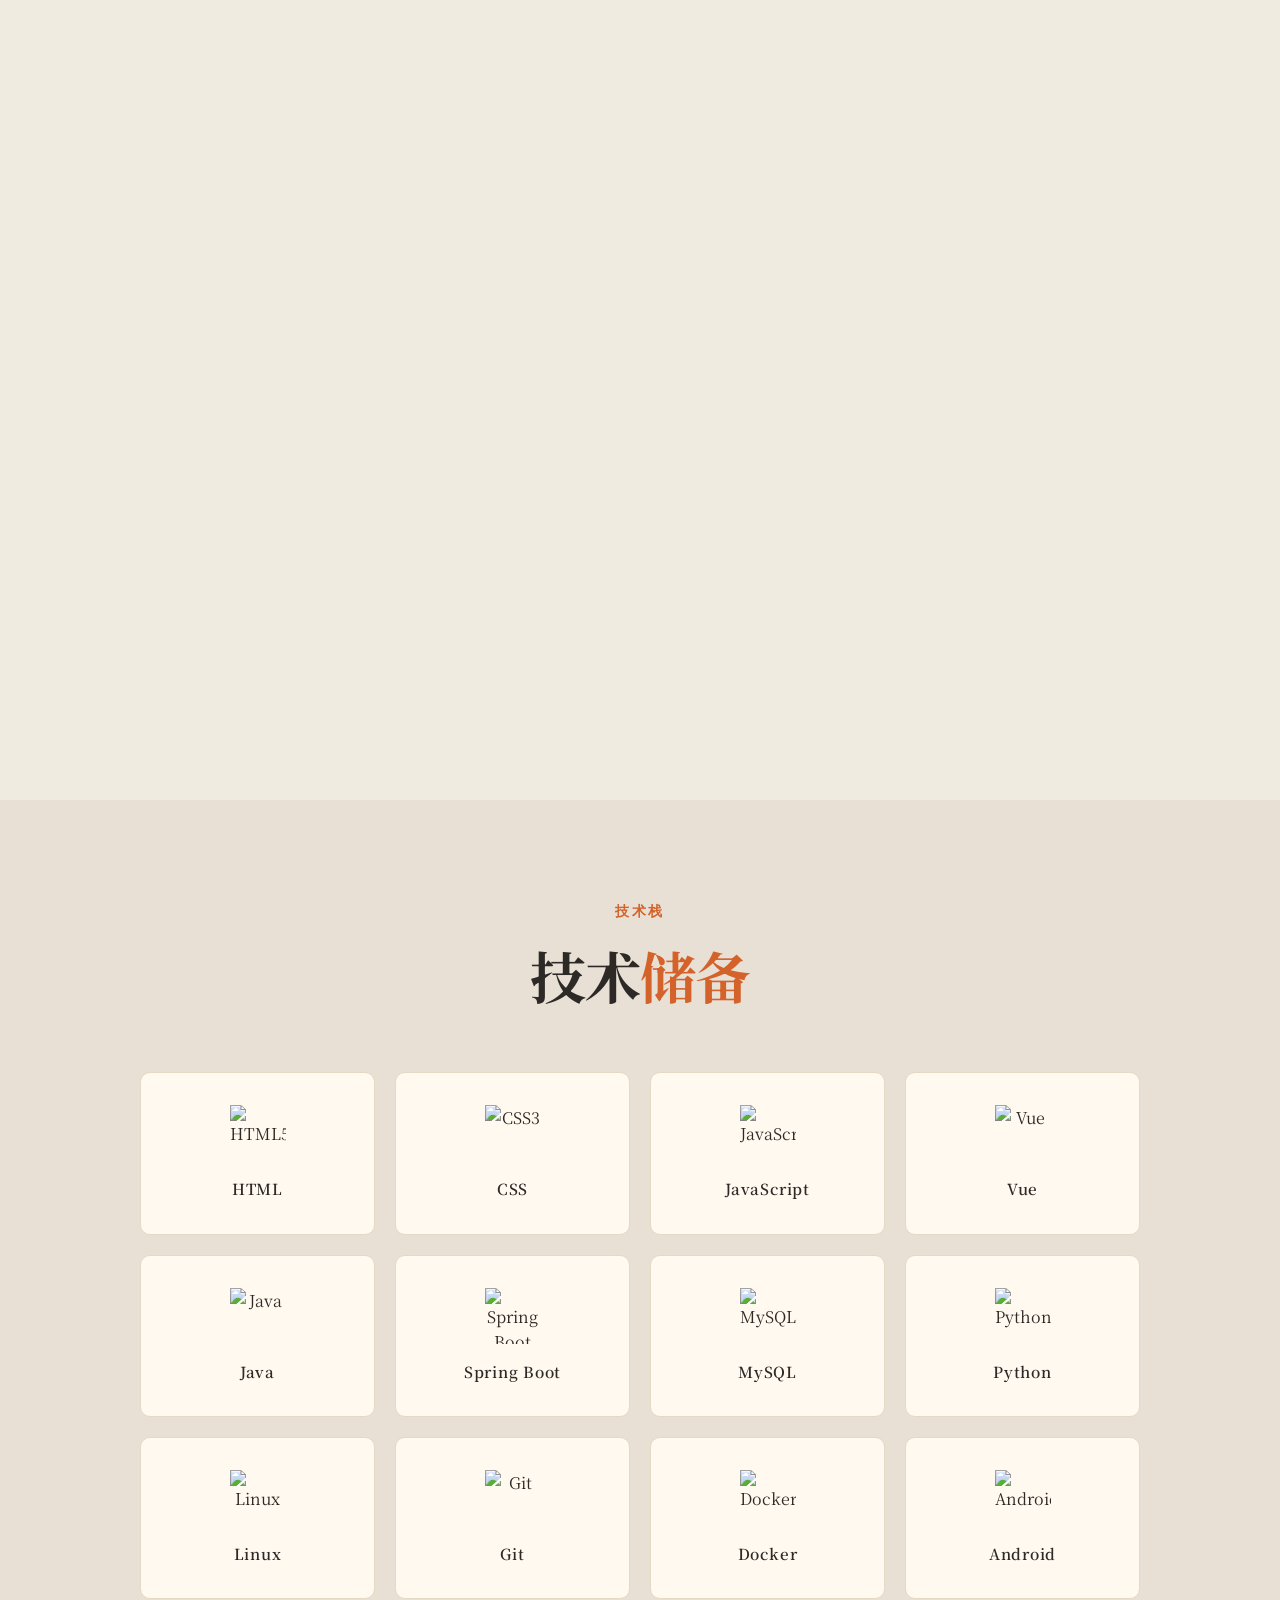
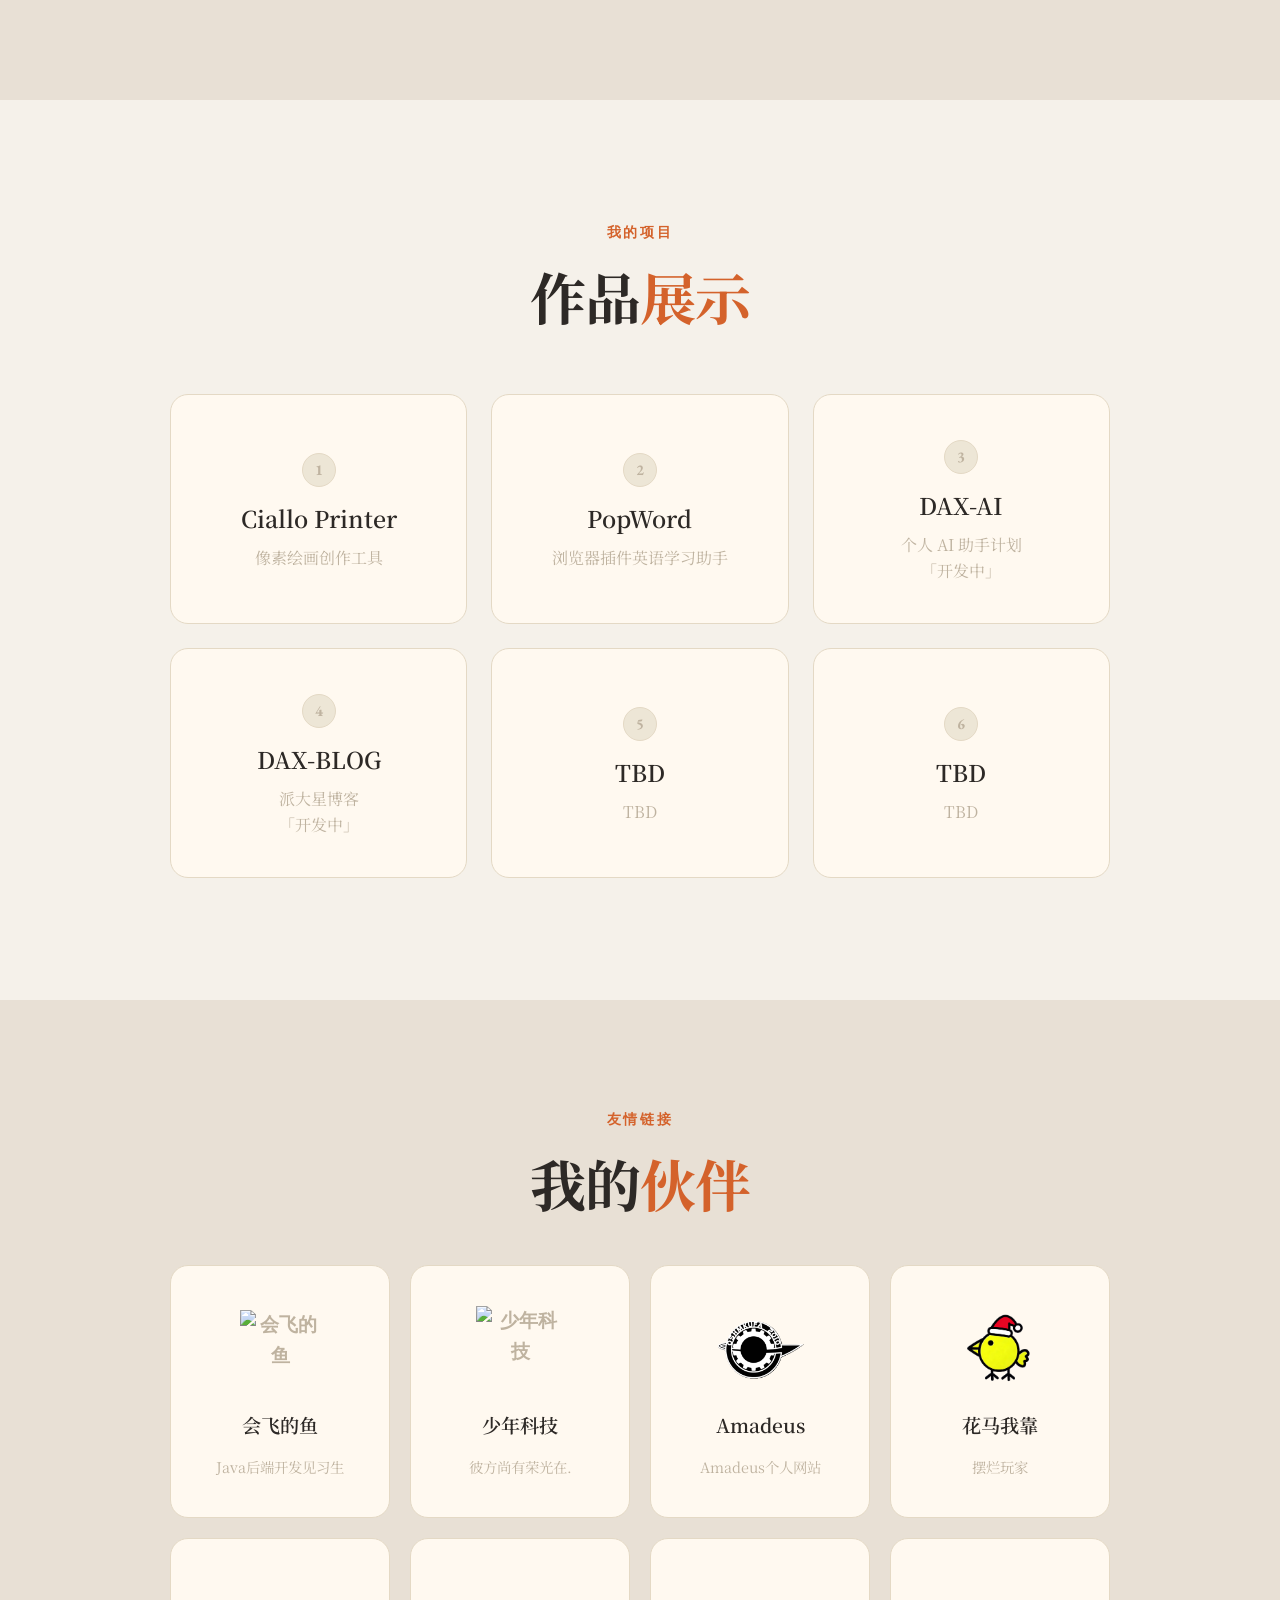
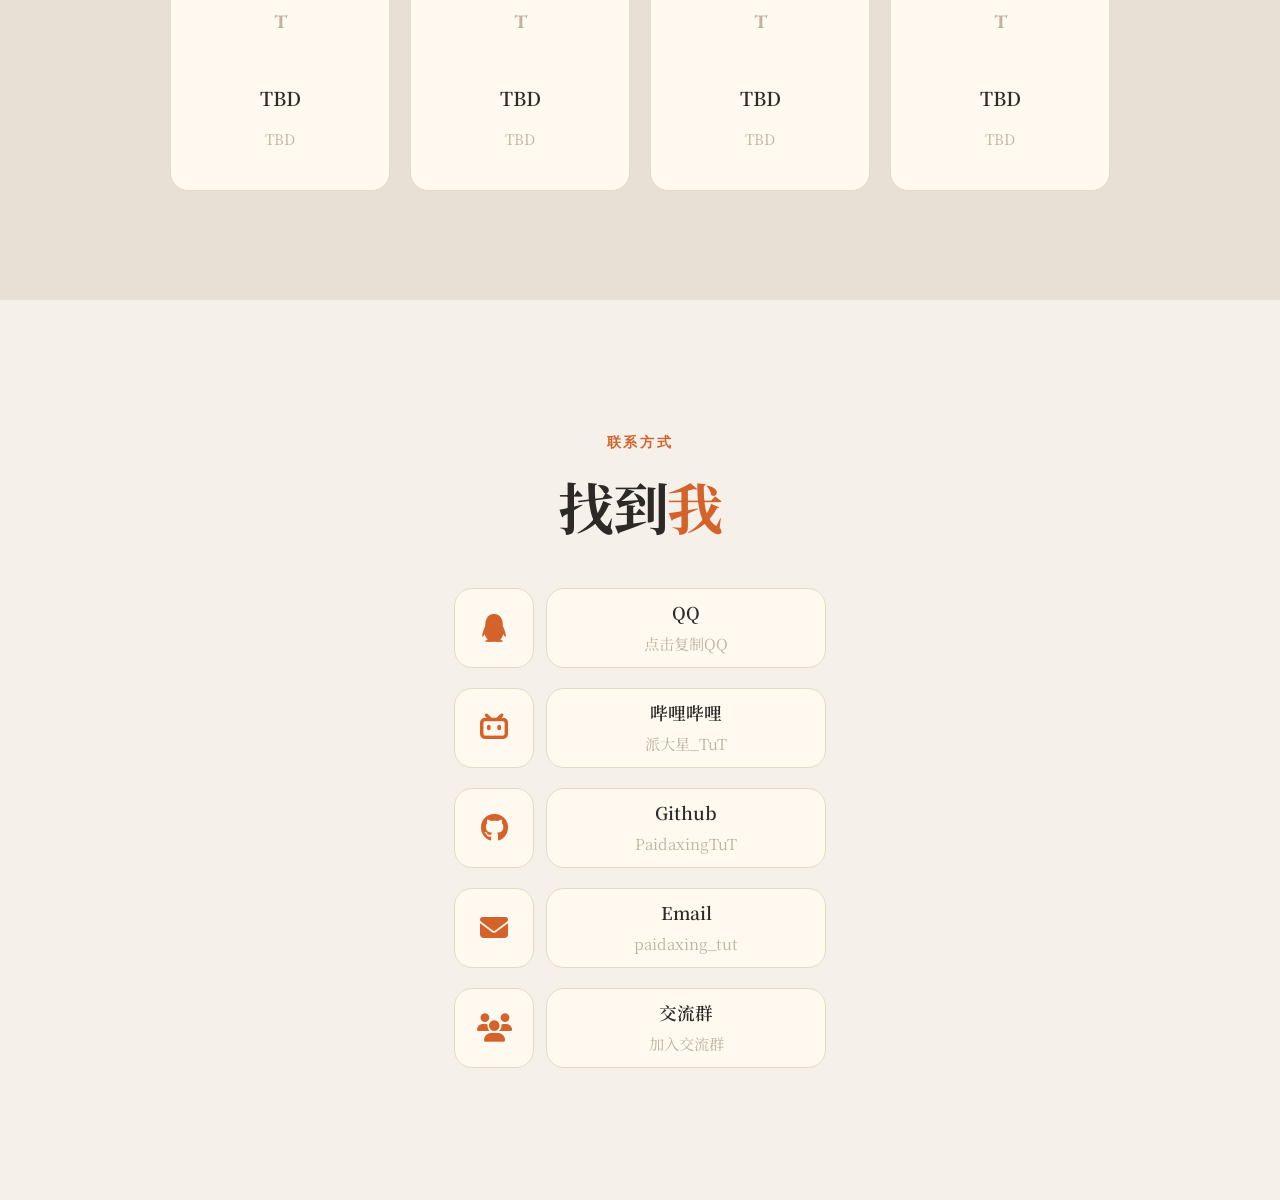
==== commit f6f87fb9: "Merge 76a9a0b764bd23894d02e995a91176387f133a0f into a2a456ede1982182c34351fb03ff502f39c10f9b" ====
--- a/index.html
+++ b/index.html
@@ -568,7 +568,7 @@
 
     <script src="https://cdn.jsdelivr.net/npm/marked/marked.min.js"></script>
     <script src="main.js"></script>
-    <script src="i18n.js?v=5"></script>
+    <script src="i18n.js?v=17"></script>
     <script
       async
       src="https://busuanzi.ibruce.info/busuanzi/2.3/busuanzi.pure.mini.js"
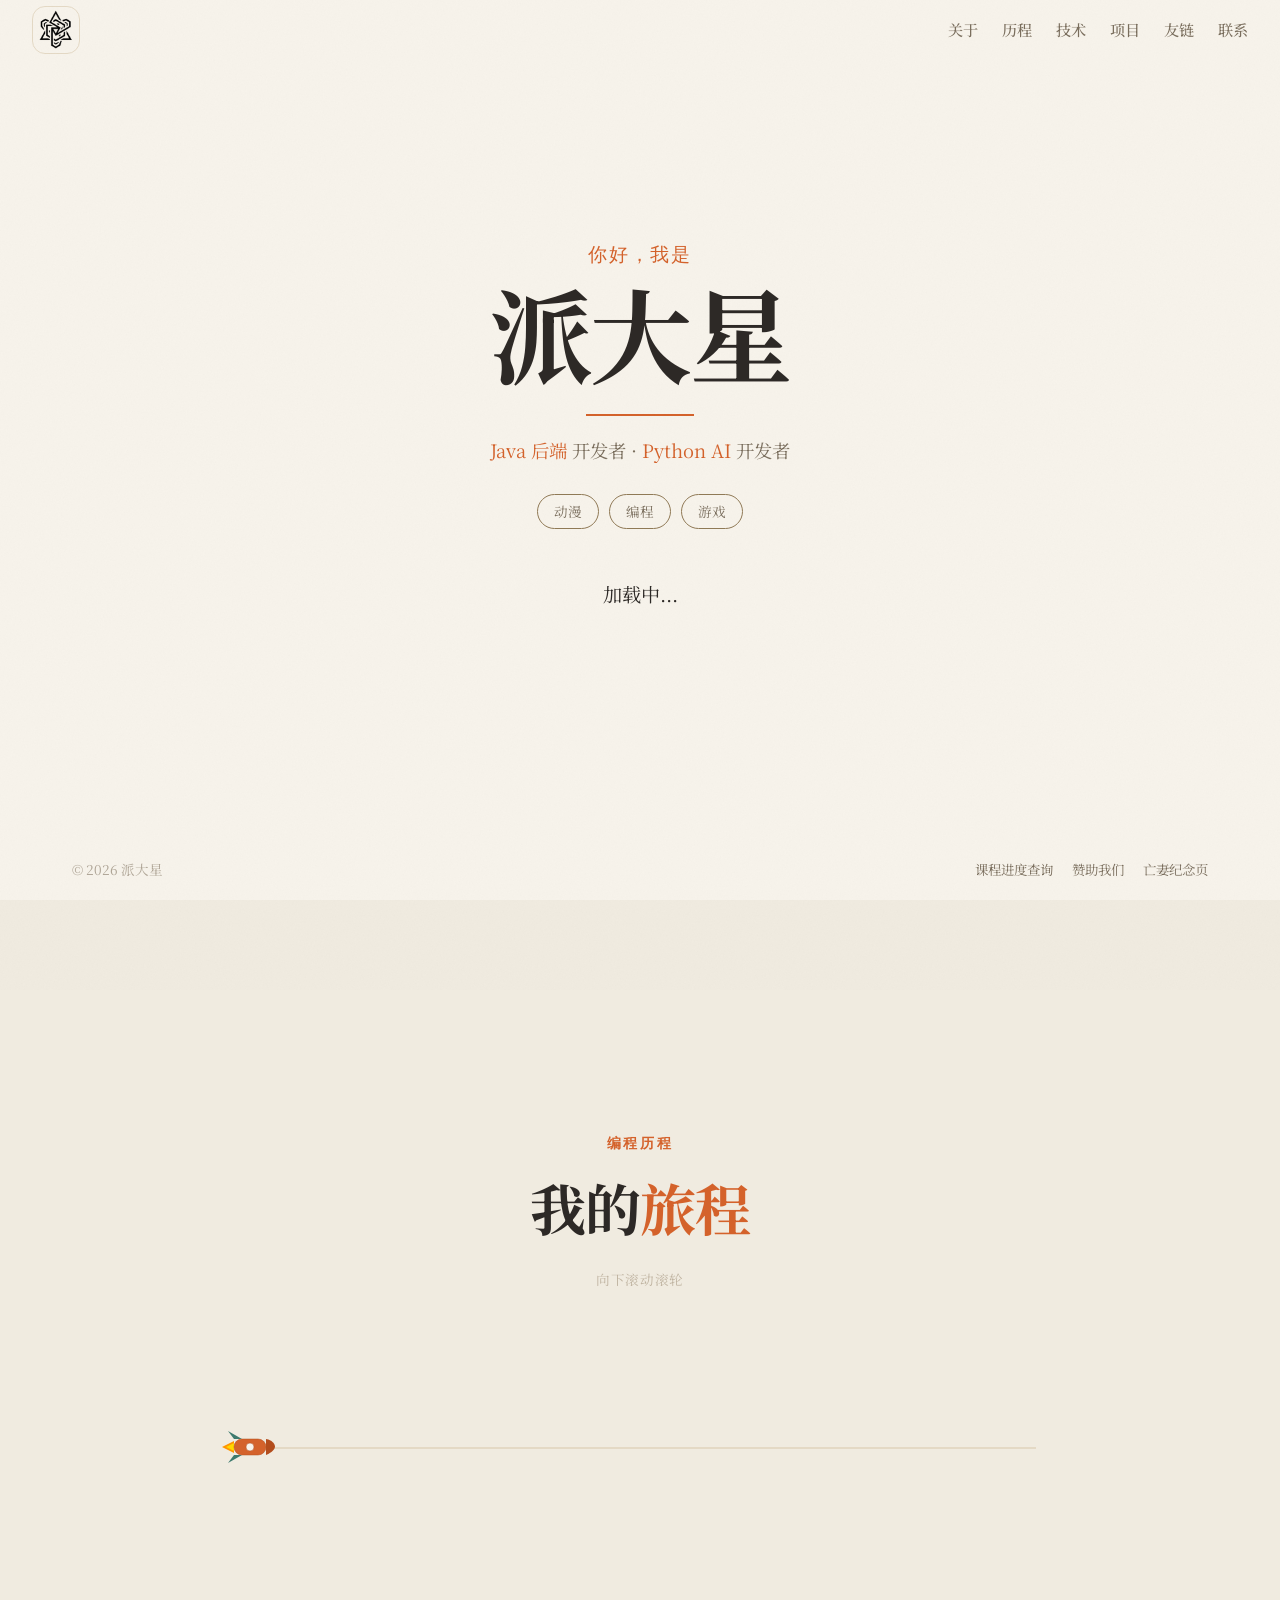
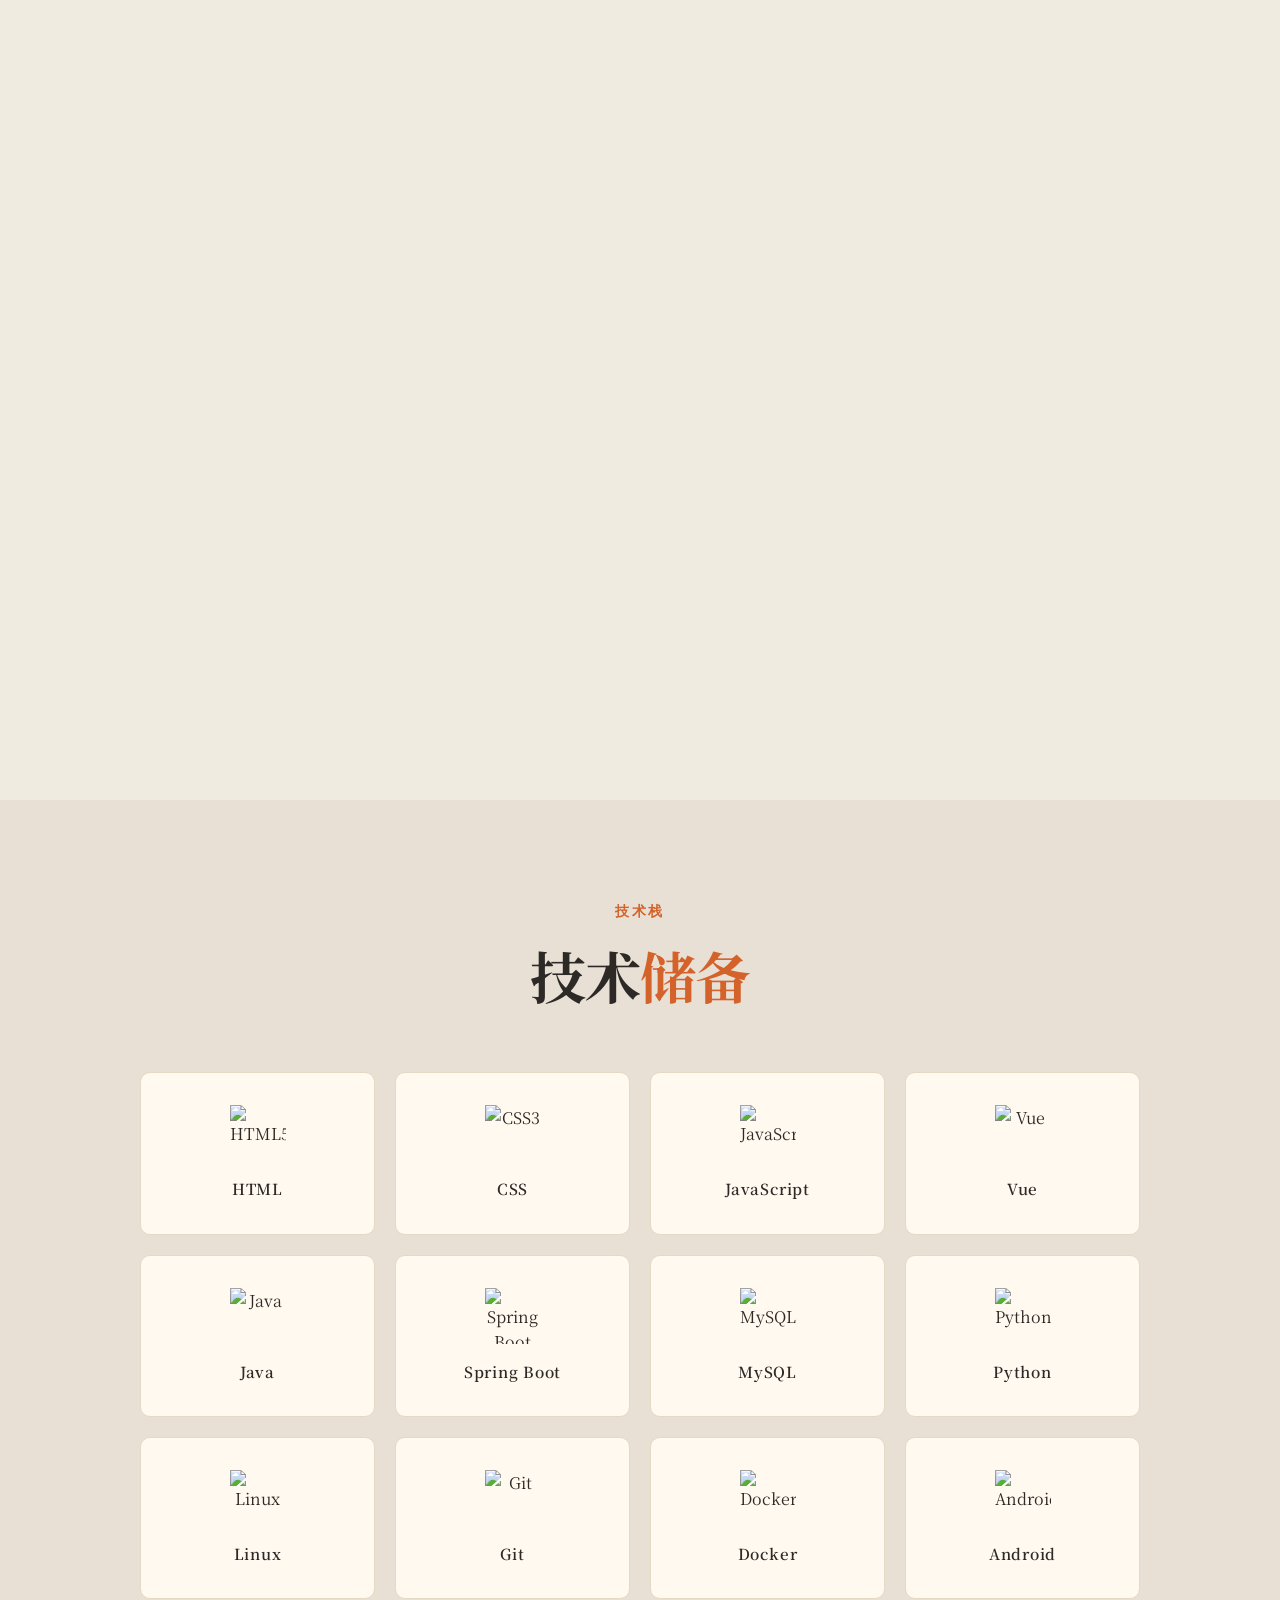
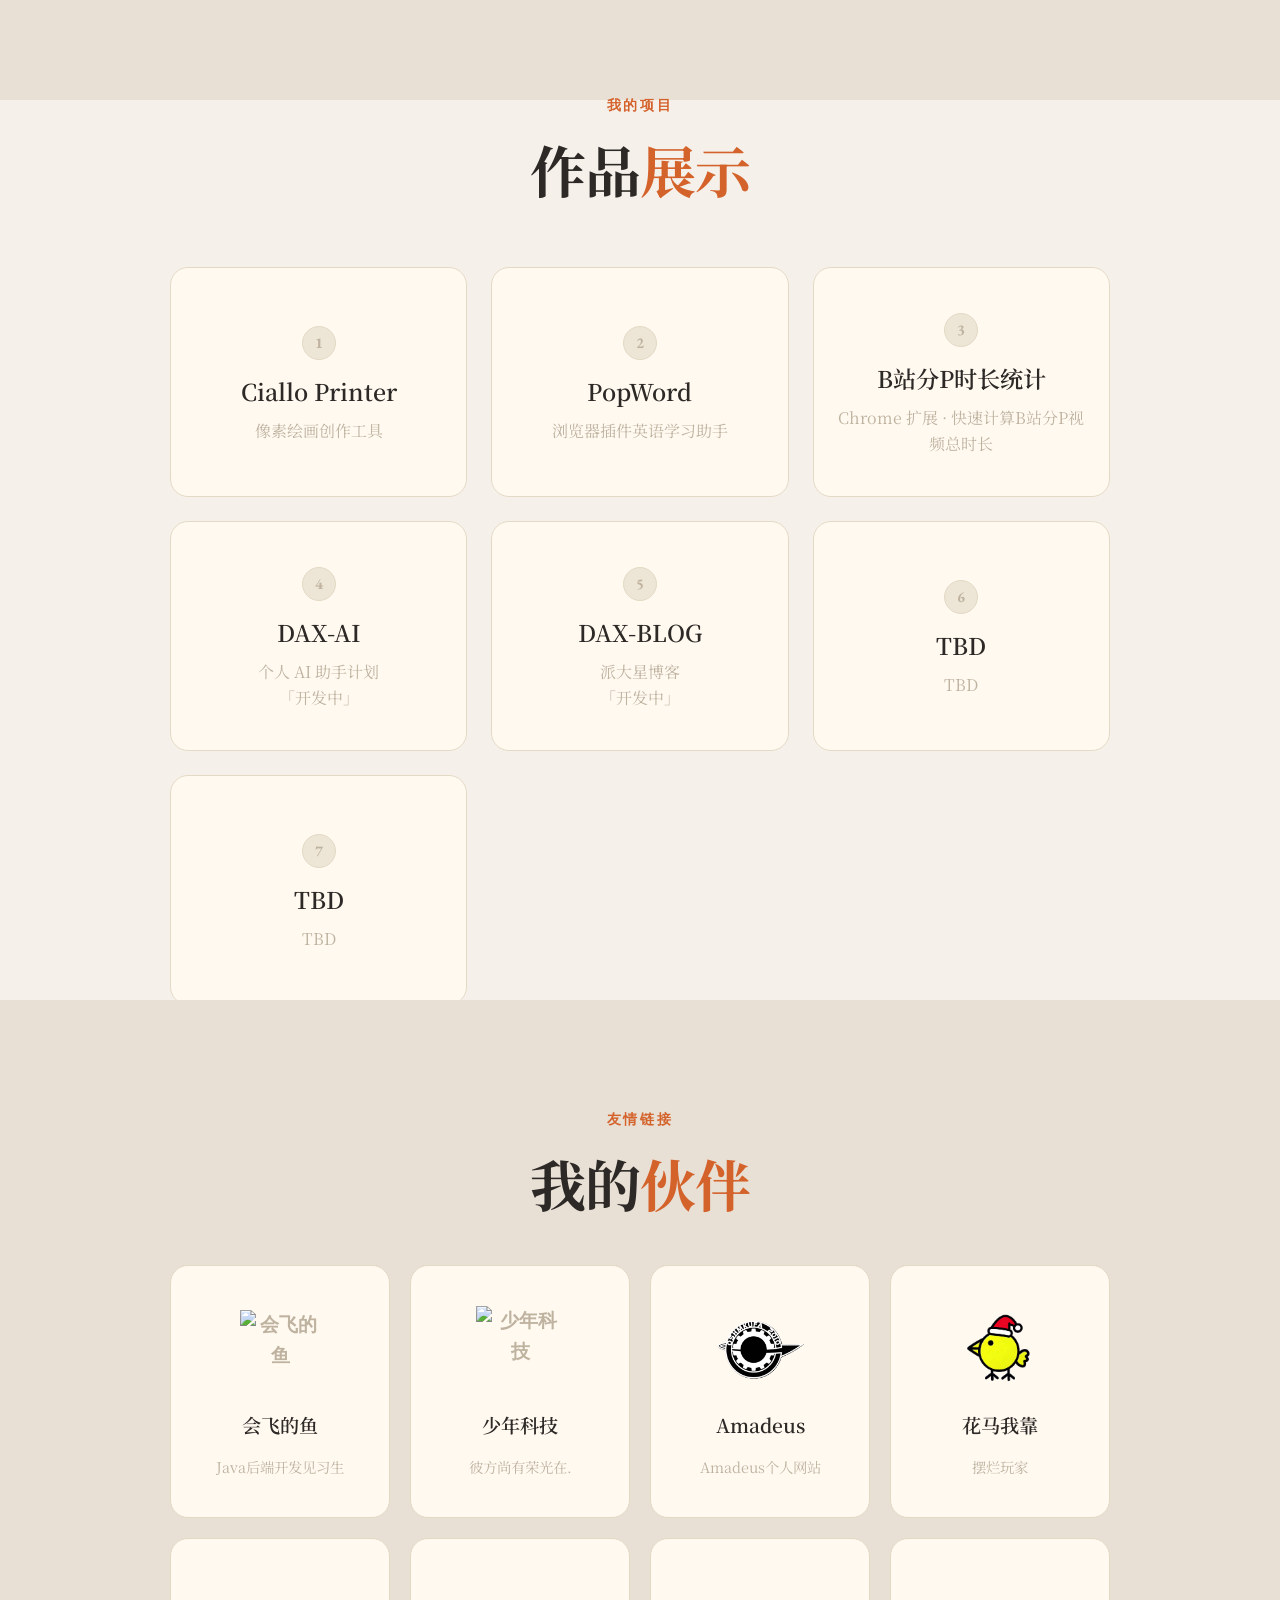
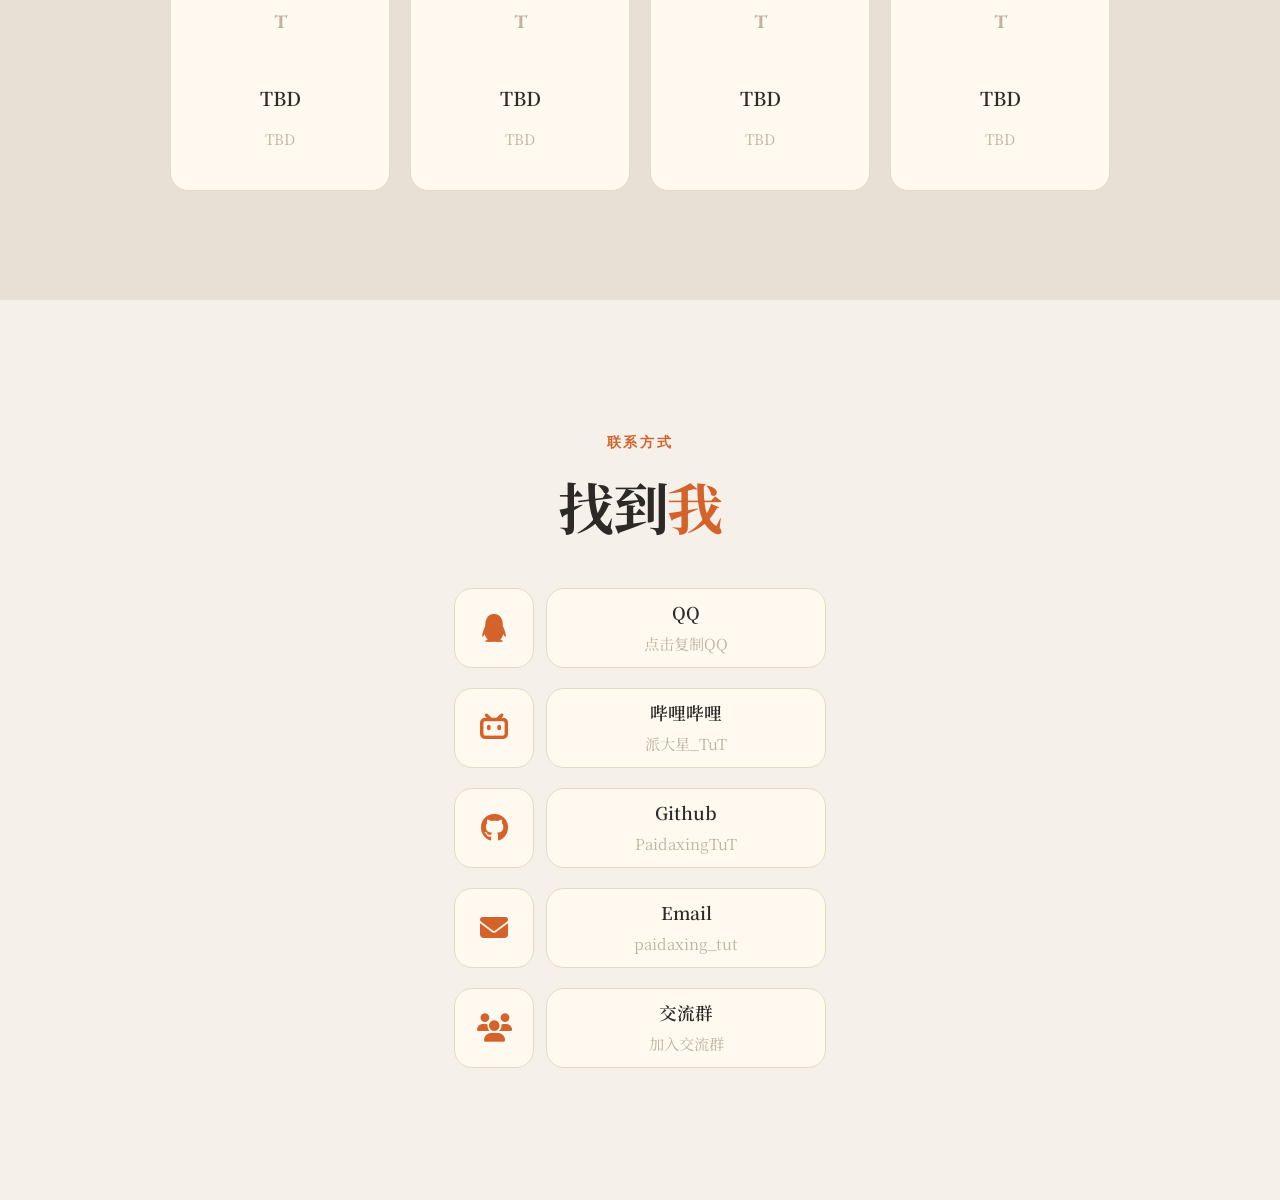
==== commit af937451: "项目区新增 B站分P时长统计 至三号位 Co-Authored-By: Claude Opus 4.7 <noreply@anthropic.com>" ====
--- a/index.html
+++ b/index.html
@@ -312,11 +312,21 @@
             <span class="project-desc">浏览器插件英语学习助手<br /> </span>
           </a>
           <a
-            href="javascript:void(0);"
+            href="http://www.pdxstudio.site/timer"
             class="project-card reveal reveal-d3"
+            target="_blank"
+            rel="noreferrer"
+          >
+            <div class="project-icon">3</div>
+            <span class="project-name">B站分P时长统计</span>
+            <span class="project-desc">Chrome 扩展 · 快速计算B站分P视频总时长</span>
+          </a>
+          <a
+            href="javascript:void(0);"
+            class="project-card reveal reveal-d4"
             onclick="development()"
           >
-            <div class="project-icon">3</div>
+            <div class="project-icon">4</div>
             <span class="project-name">DAX-AI</span>
             <span class="project-desc"
               >个人 AI 助手计划<br />
@@ -325,10 +335,10 @@
           </a>
           <a
             href="javascript:void(0);"
-            class="project-card reveal reveal-d2"
+            class="project-card reveal reveal-d5"
             onclick="development()"
           >
-            <div class="project-icon">4</div>
+            <div class="project-icon">5</div>
             <span class="project-name">DAX-BLOG</span>
             <span class="project-desc"
               >派大星博客<br />
@@ -337,19 +347,19 @@
           </a>
           <a
             href="javascript:void(0);"
+            class="project-card reveal reveal-d2"
+            onclick="tobedecided()"
+          >
+            <div class="project-icon">6</div>
+            <span class="project-name">TBD</span>
+            <span class="project-desc">TBD</span>
+          </a>
+          <a
+            href="javascript:void(0);"
             class="project-card reveal reveal-d3"
             onclick="tobedecided()"
           >
-            <div class="project-icon">5</div>
-            <span class="project-name">TBD</span>
-            <span class="project-desc">TBD</span>
-          </a>
-          <a
-            href="javascript:void(0);"
-            class="project-card reveal reveal-d4"
-            onclick="tobedecided()"
-          >
-            <div class="project-icon">6</div>
+            <div class="project-icon">7</div>
             <span class="project-name">TBD</span>
             <span class="project-desc">TBD</span>
           </a>
@@ -568,7 +578,6 @@
 
     <script src="https://cdn.jsdelivr.net/npm/marked/marked.min.js"></script>
     <script src="main.js"></script>
-    <script src="i18n.js?v=17"></script>
     <script
       async
       src="https://busuanzi.ibruce.info/busuanzi/2.3/busuanzi.pure.mini.js"
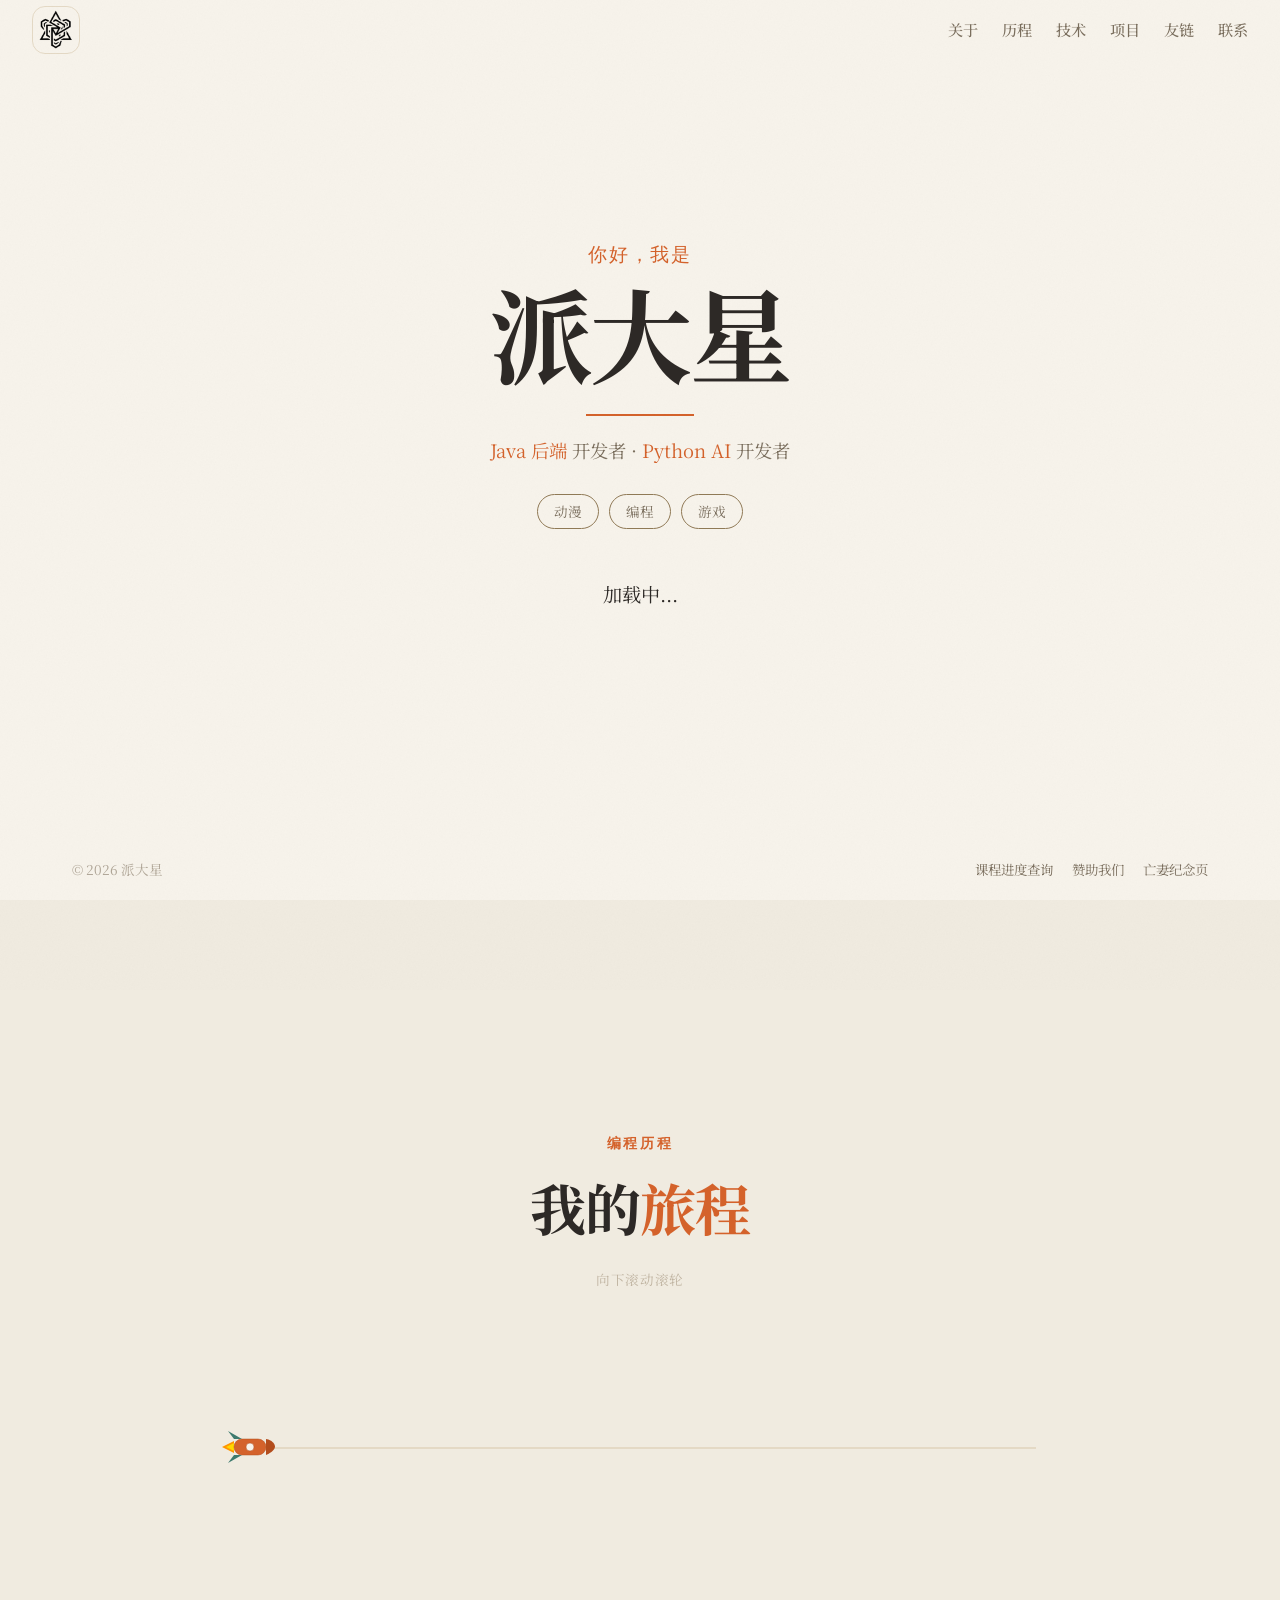
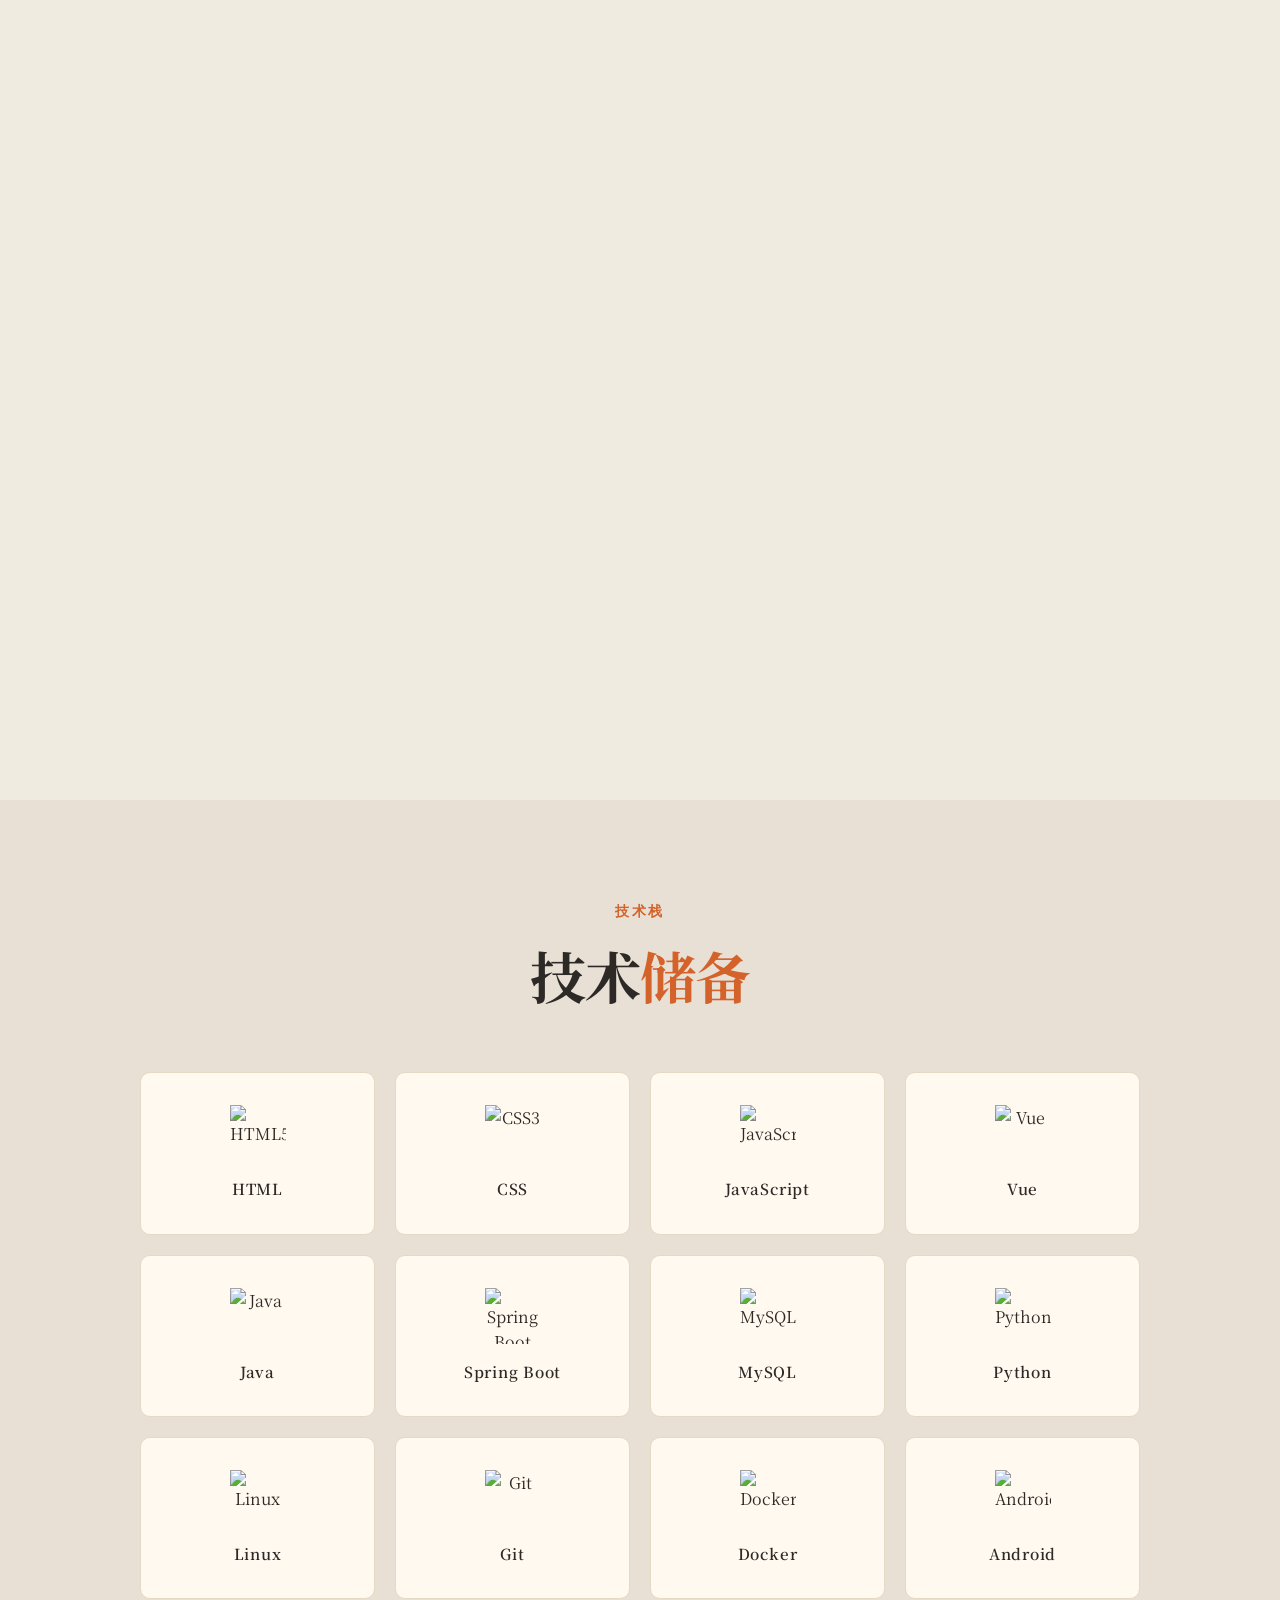
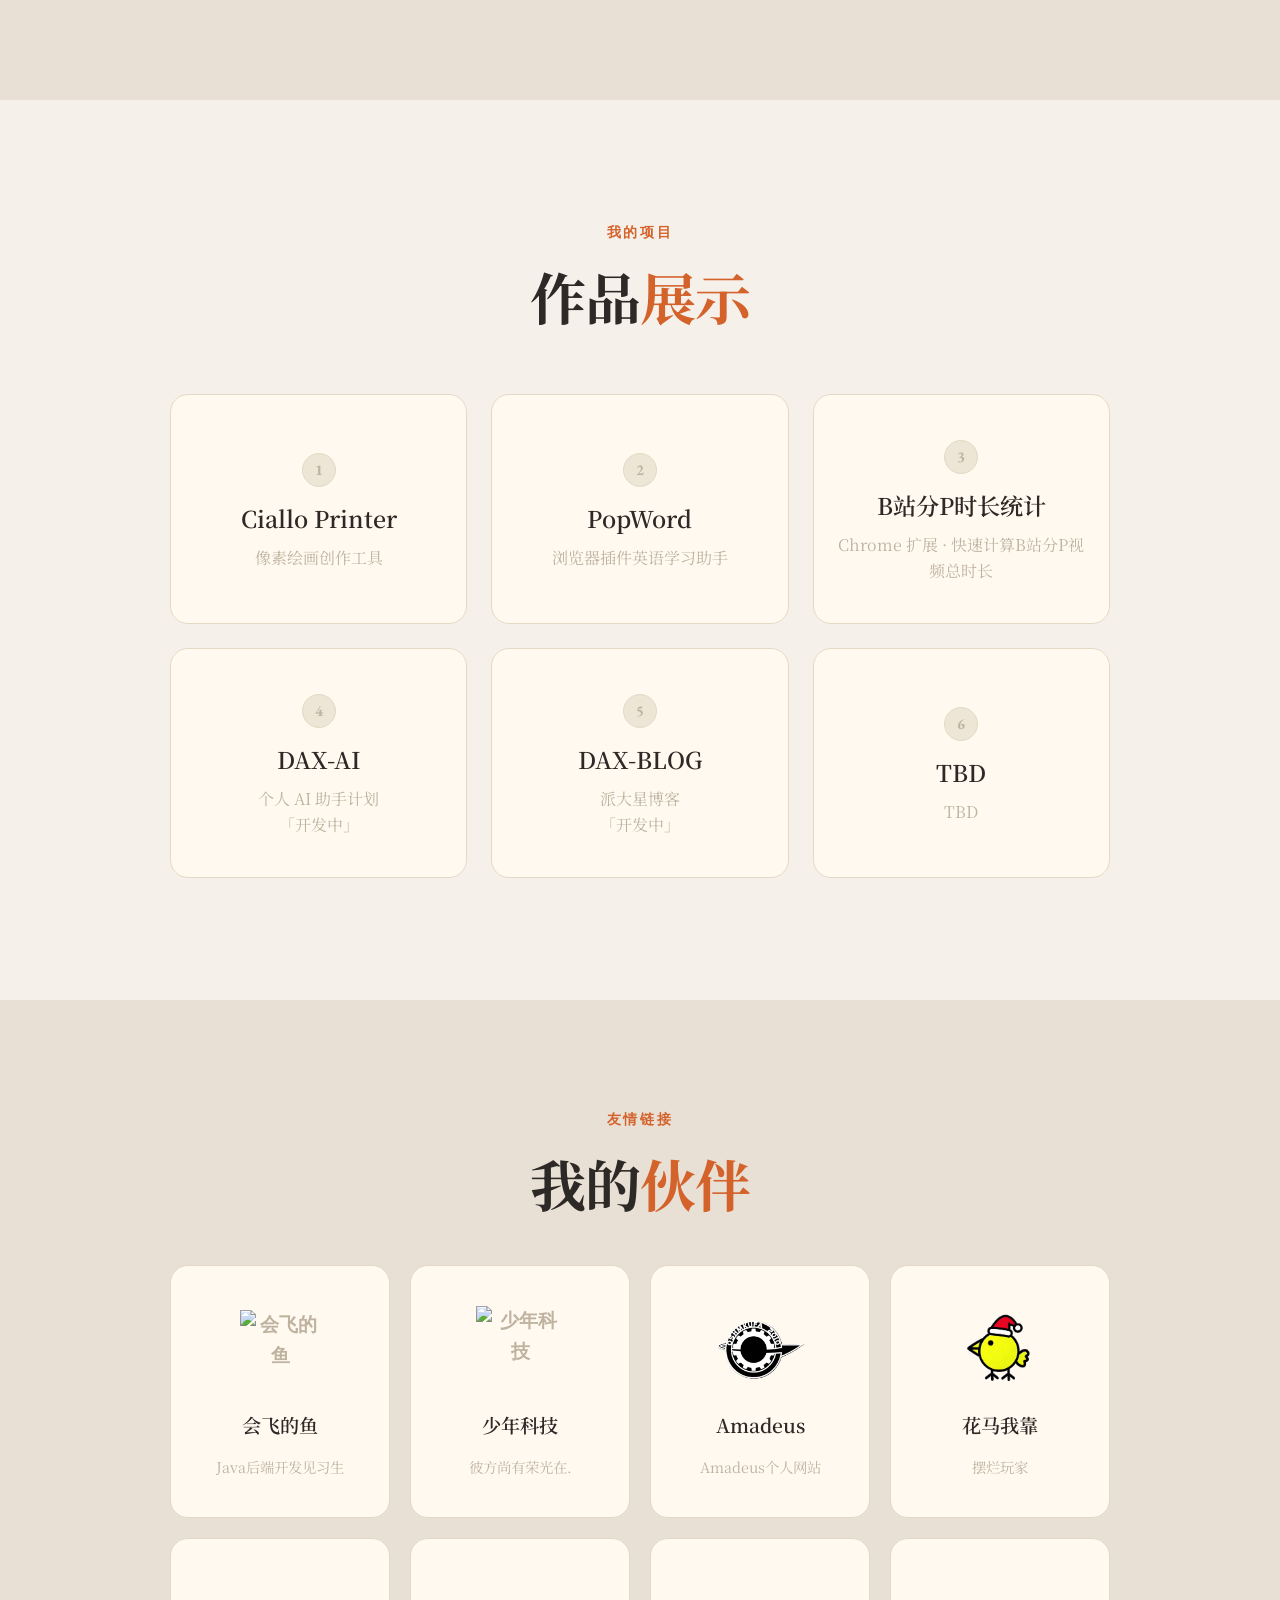
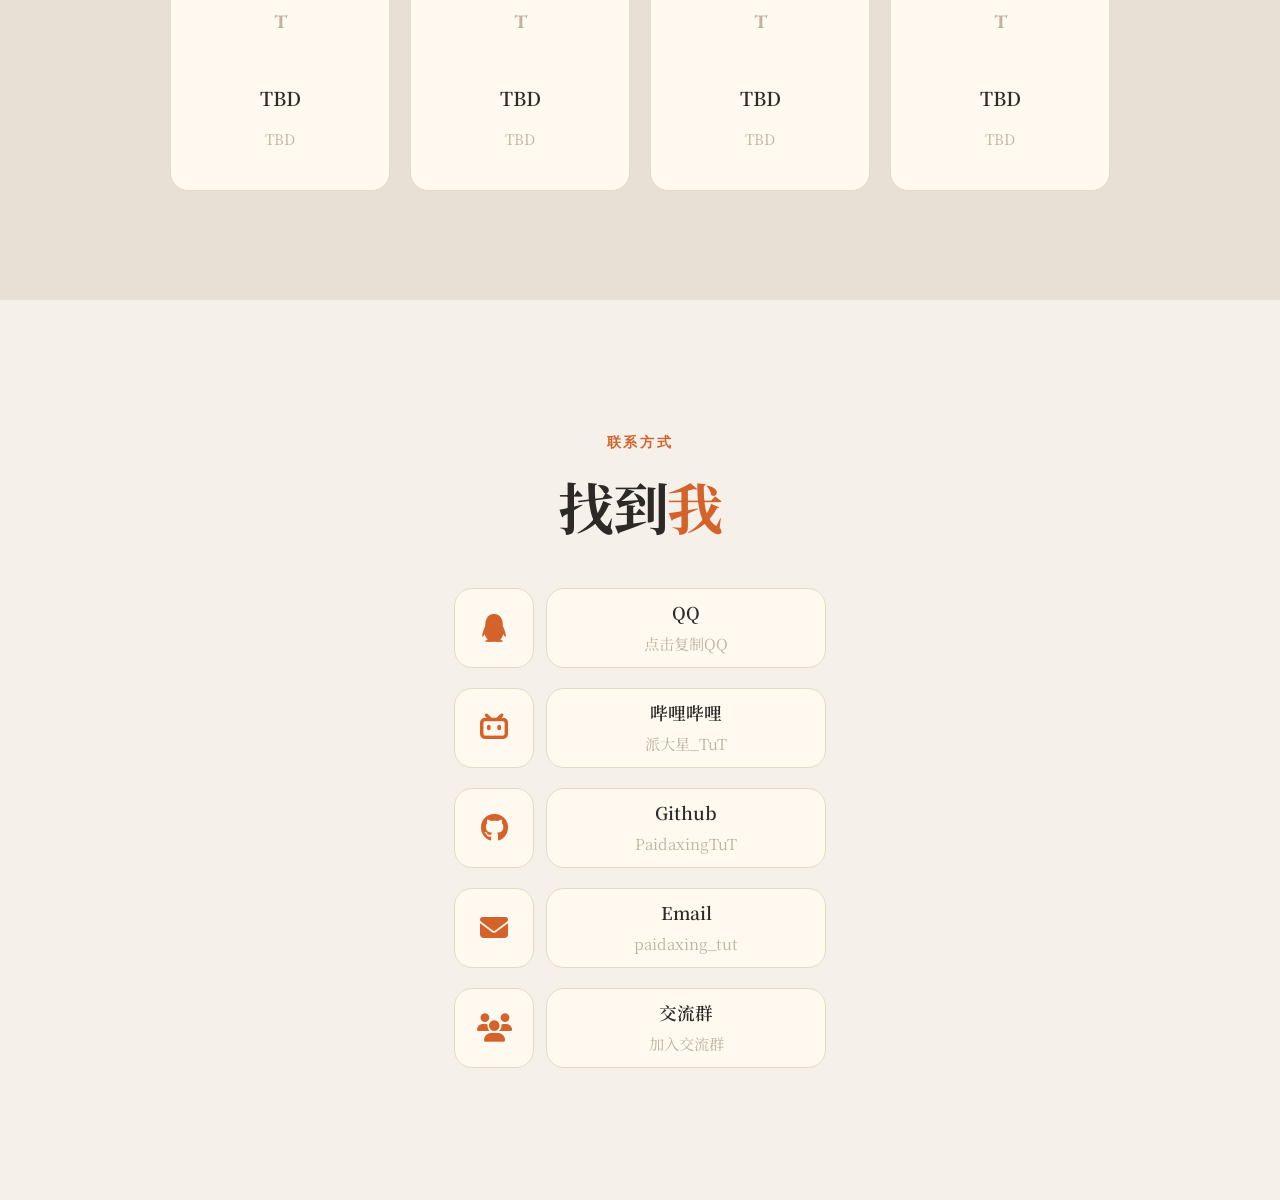
==== commit 750348f8: "项目区移除第七个 TBD 占位卡片 Co-Authored-By: Claude Opus 4.7 <noreply@anthropic.com>" ====
--- a/index.html
+++ b/index.html
@@ -354,15 +354,6 @@
             <span class="project-name">TBD</span>
             <span class="project-desc">TBD</span>
           </a>
-          <a
-            href="javascript:void(0);"
-            class="project-card reveal reveal-d3"
-            onclick="tobedecided()"
-          >
-            <div class="project-icon">7</div>
-            <span class="project-name">TBD</span>
-            <span class="project-desc">TBD</span>
-          </a>
         </div>
       </div>
     </section>
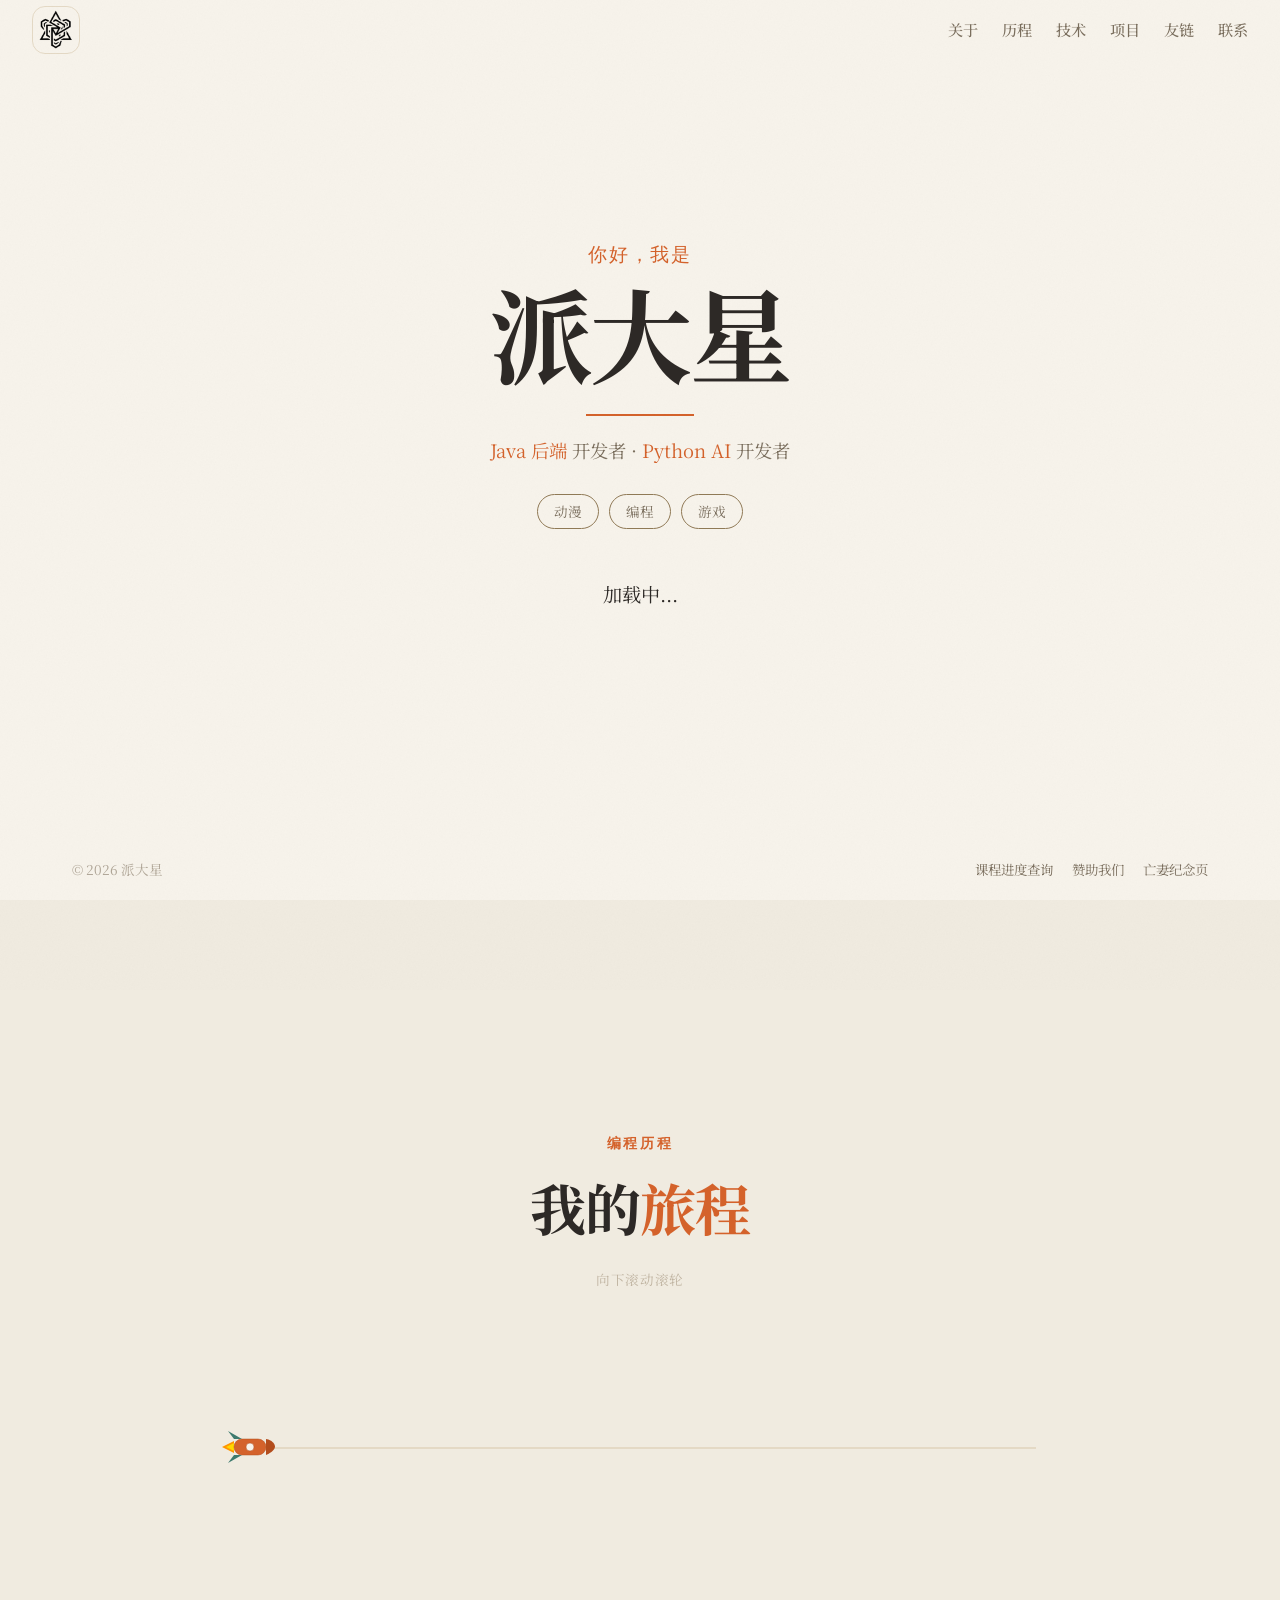
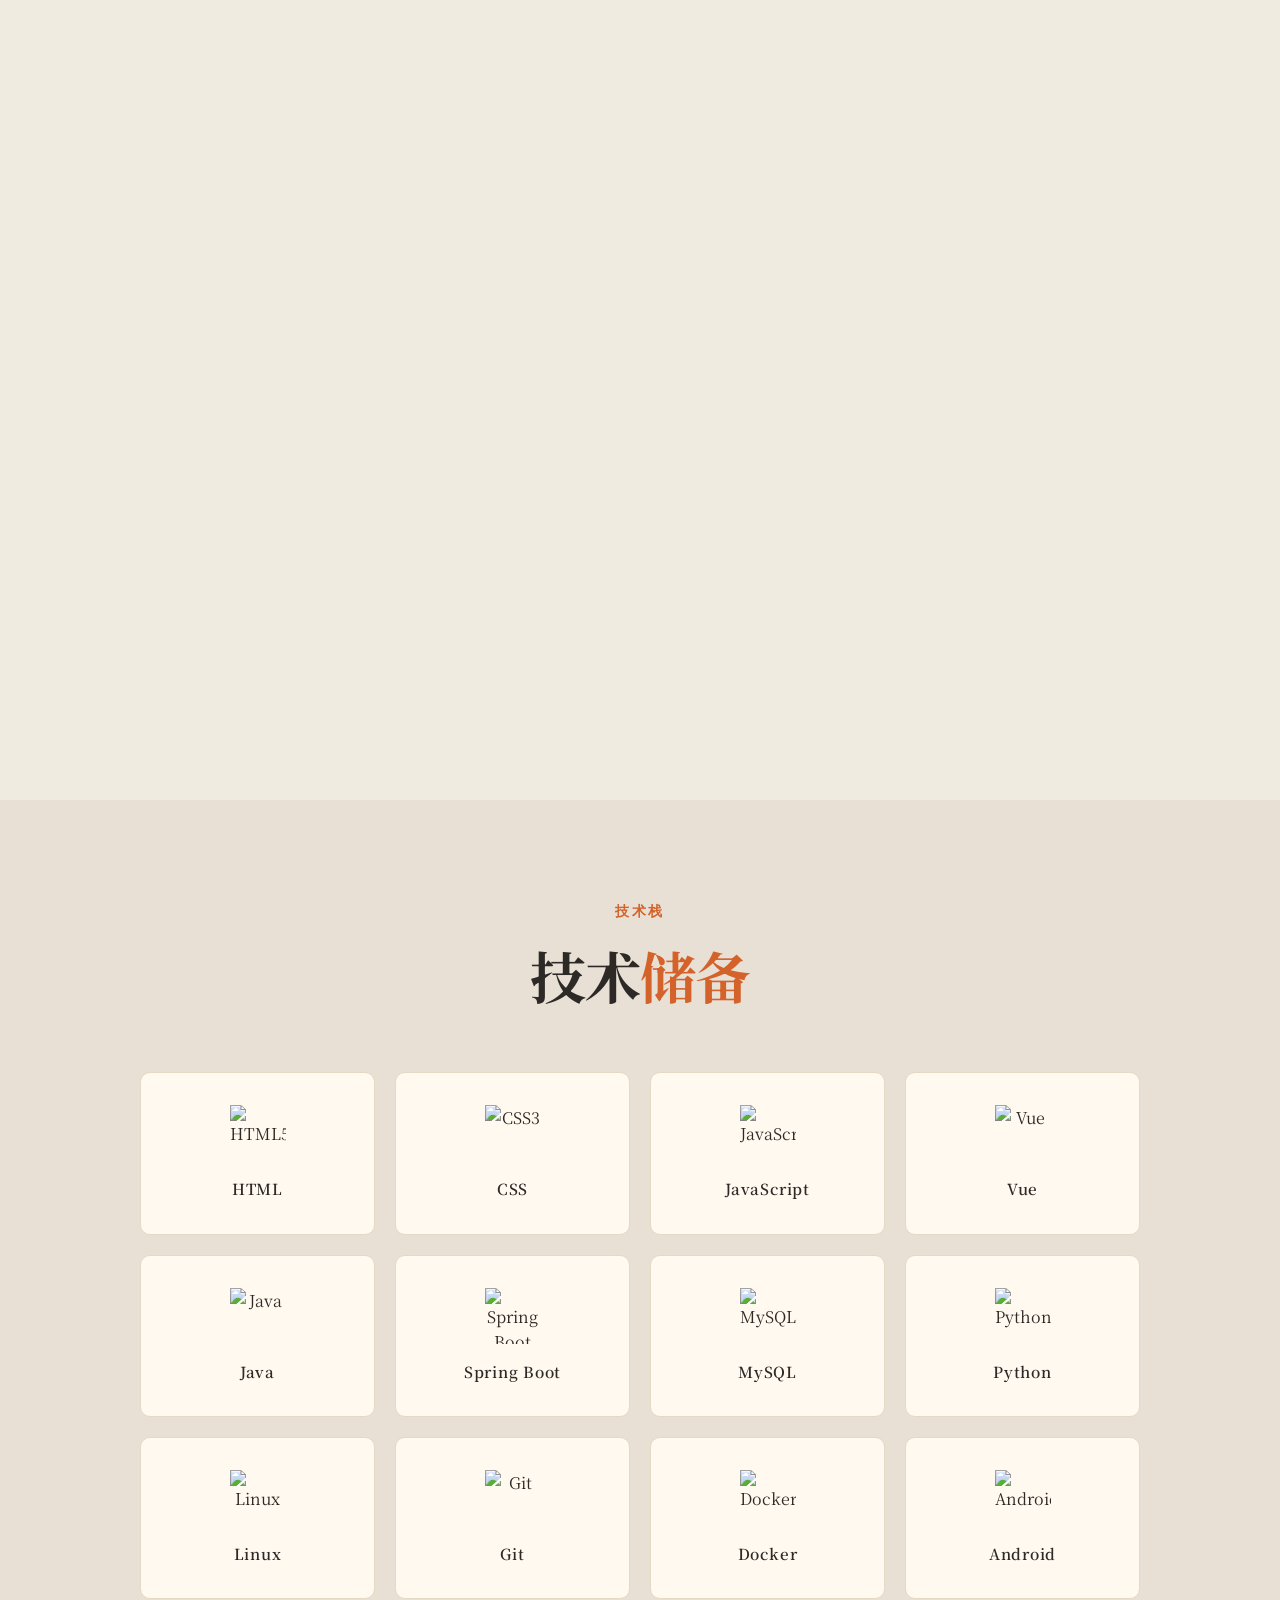
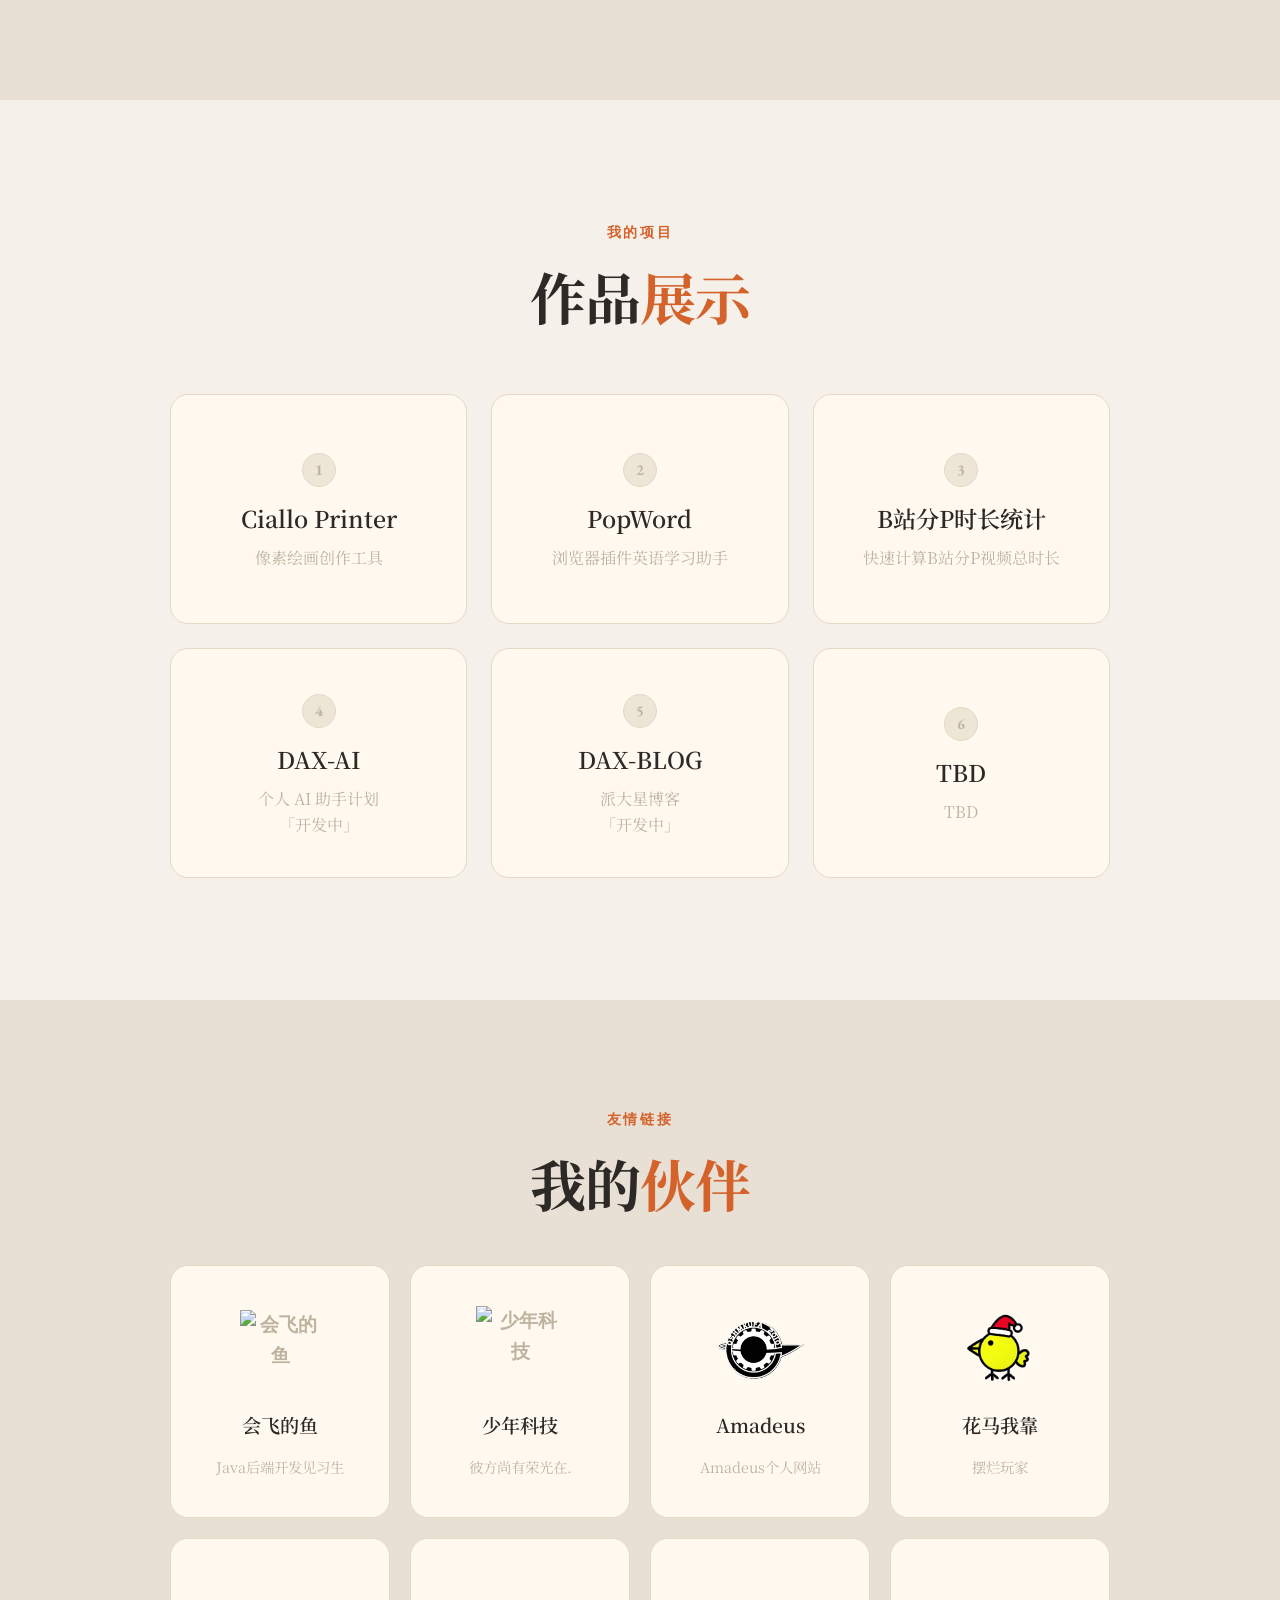
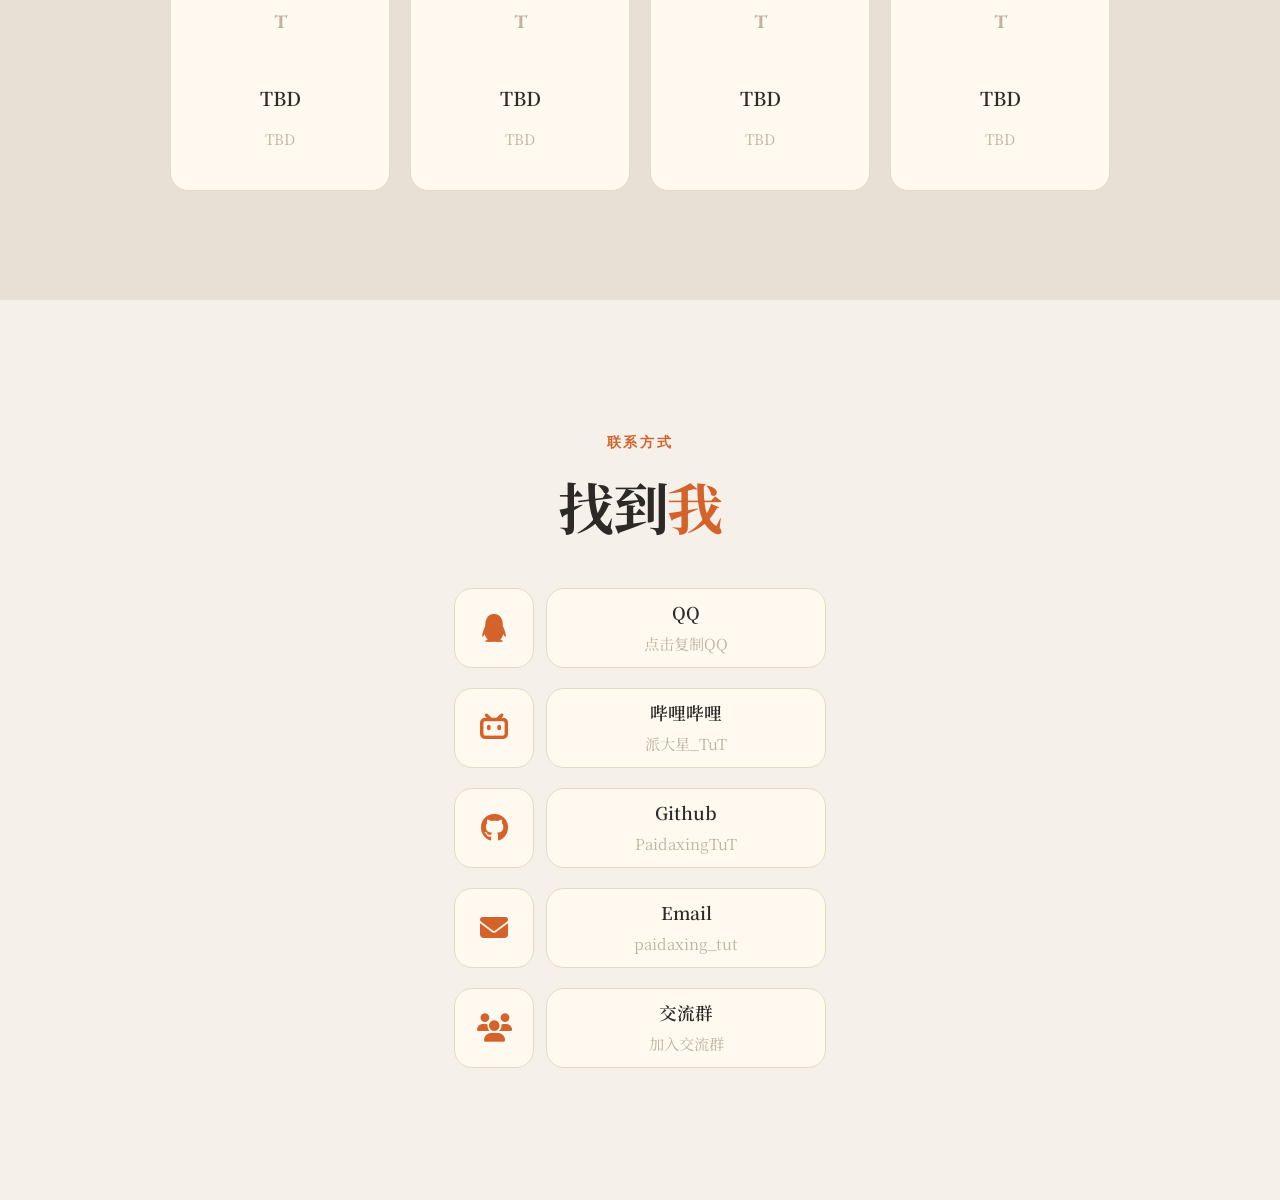
==== commit edb255e7: "修复bug" ====
--- a/index.html
+++ b/index.html
@@ -319,7 +319,7 @@
           >
             <div class="project-icon">3</div>
             <span class="project-name">B站分P时长统计</span>
-            <span class="project-desc">Chrome 扩展 · 快速计算B站分P视频总时长</span>
+            <span class="project-desc">快速计算B站分P视频总时长</span>
           </a>
           <a
             href="javascript:void(0);"
